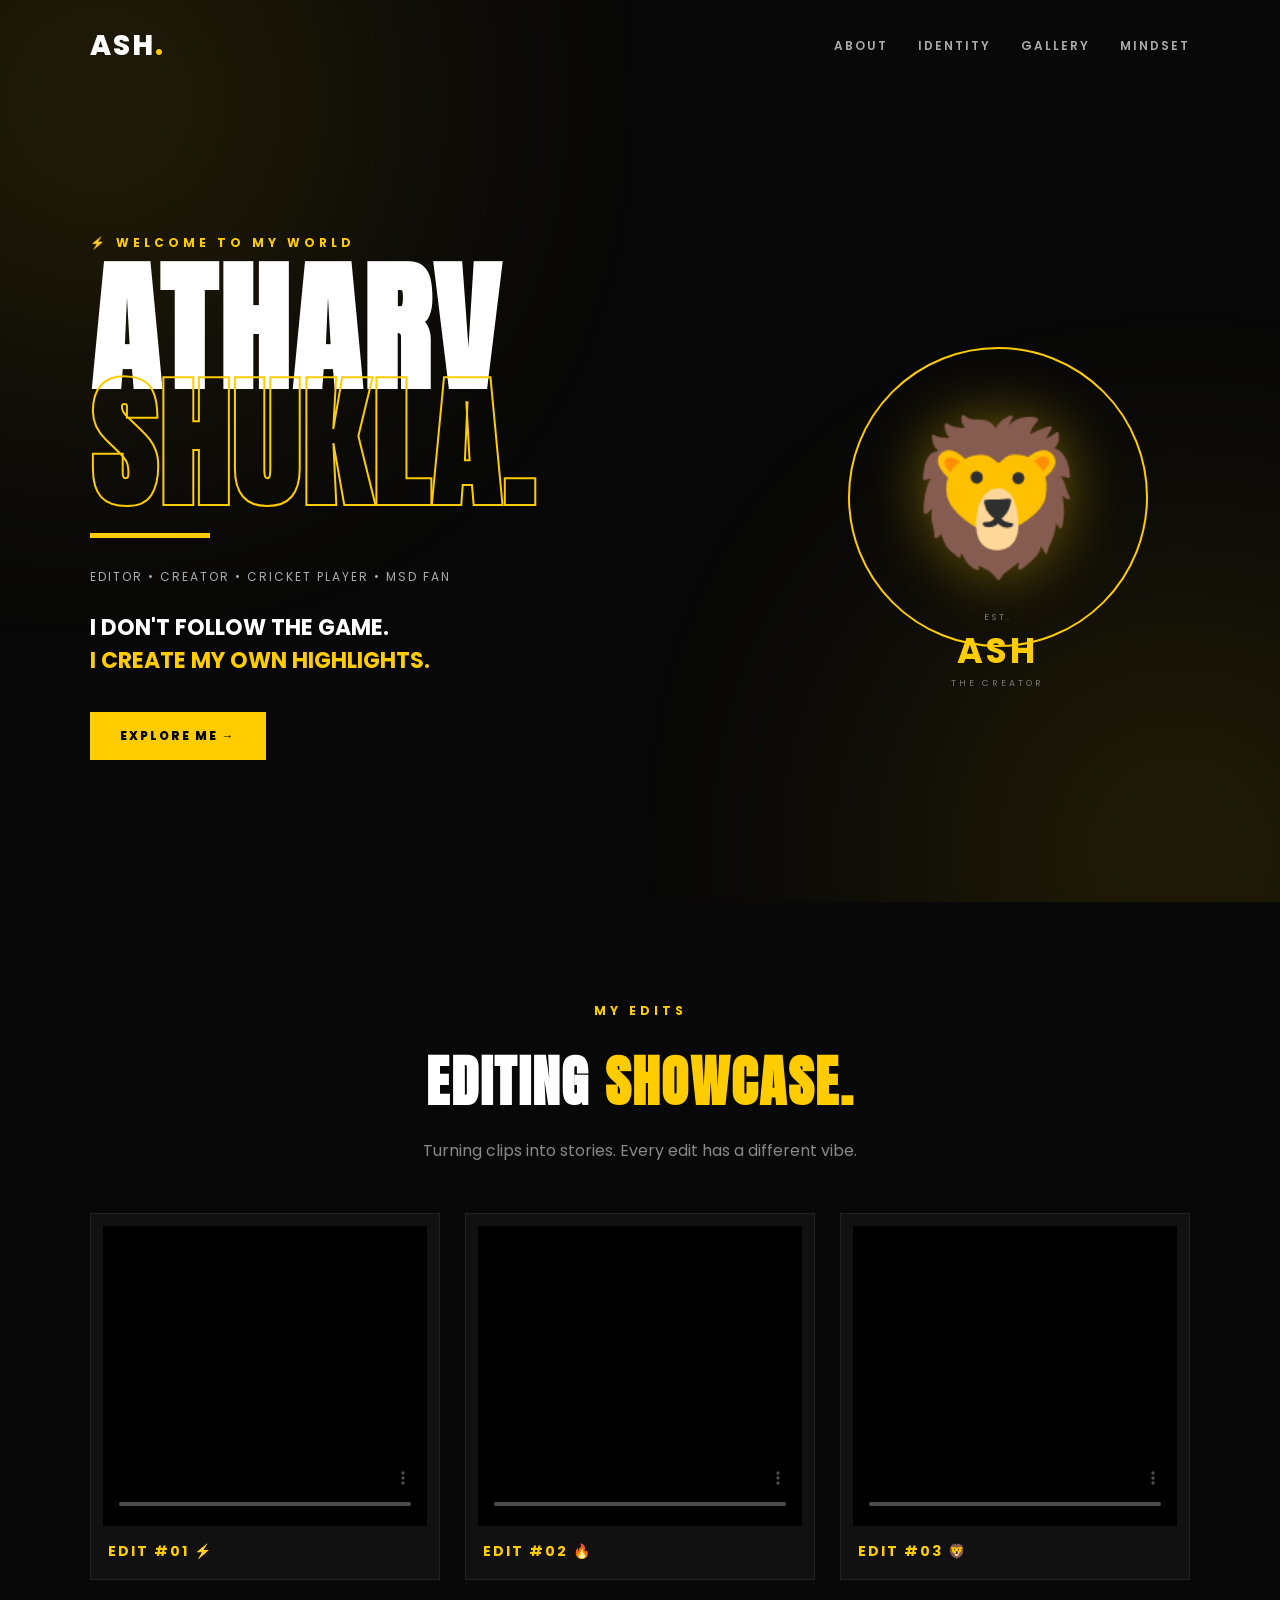
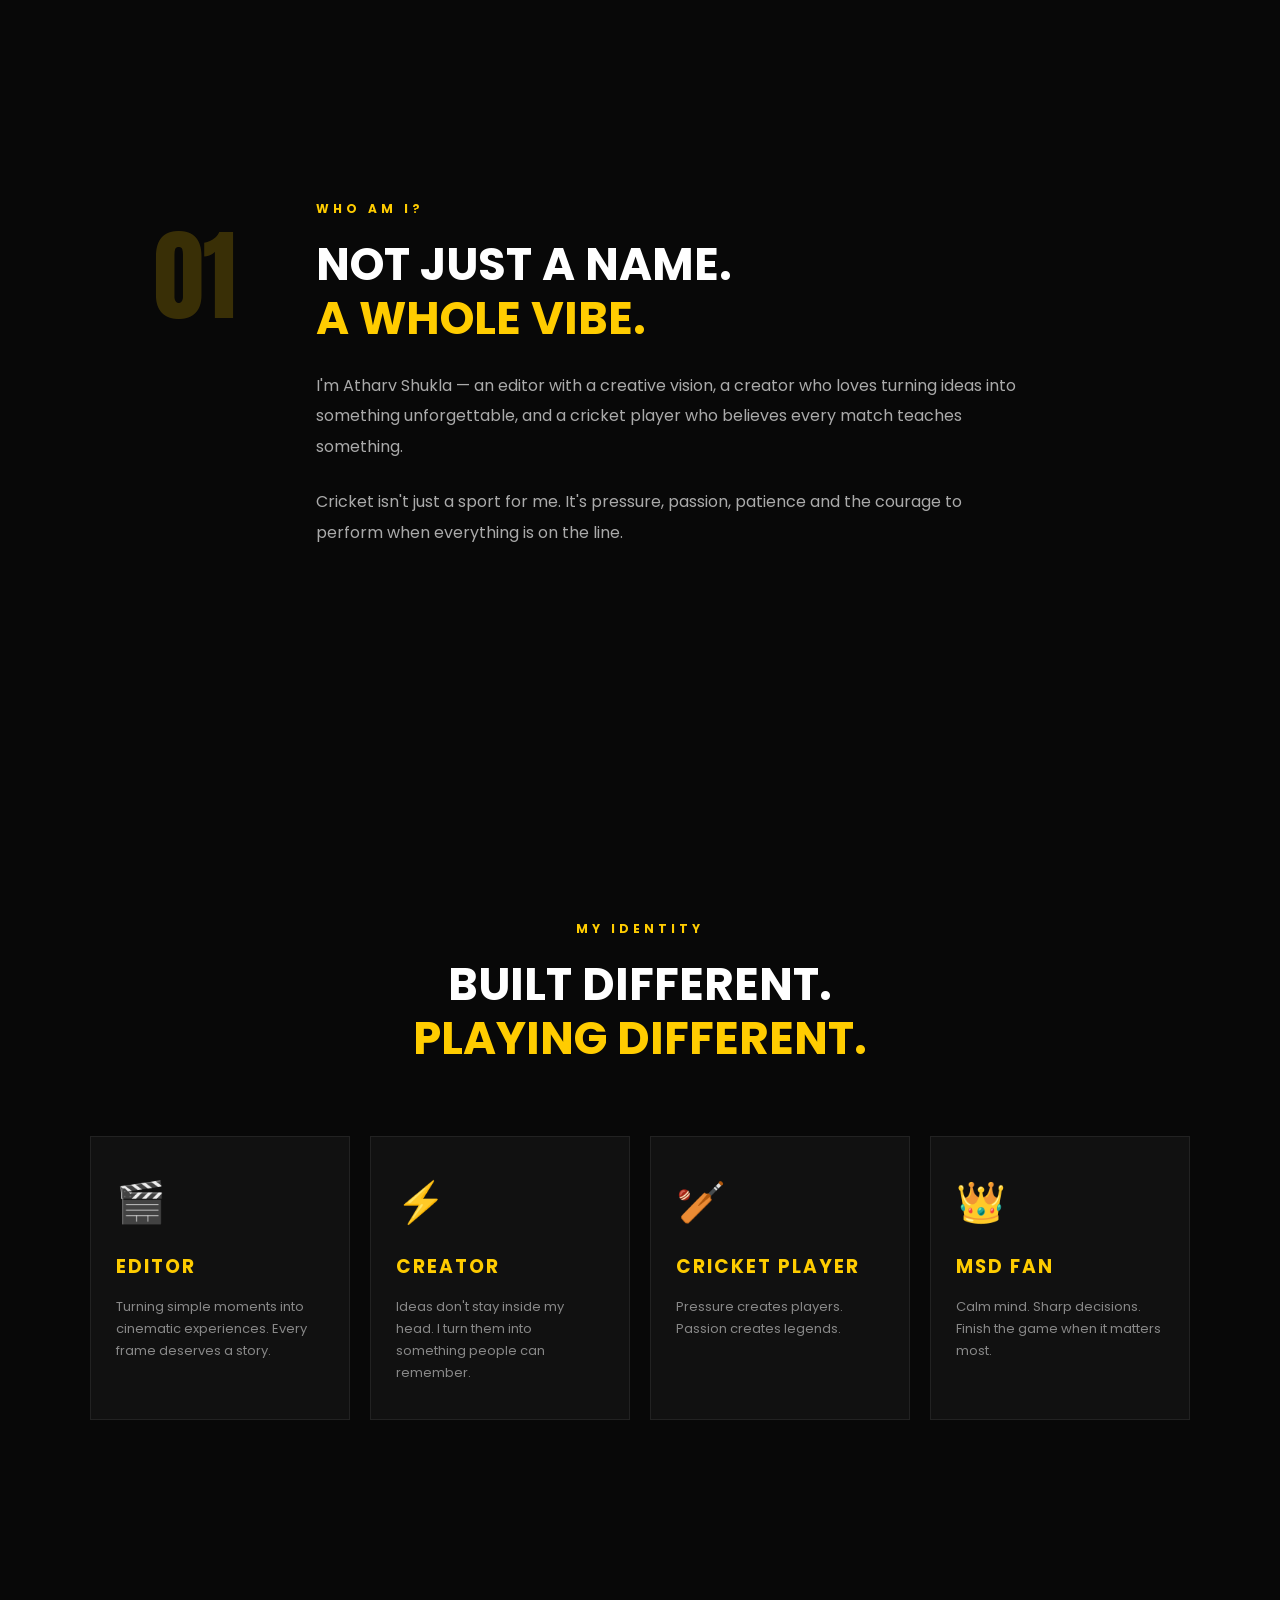
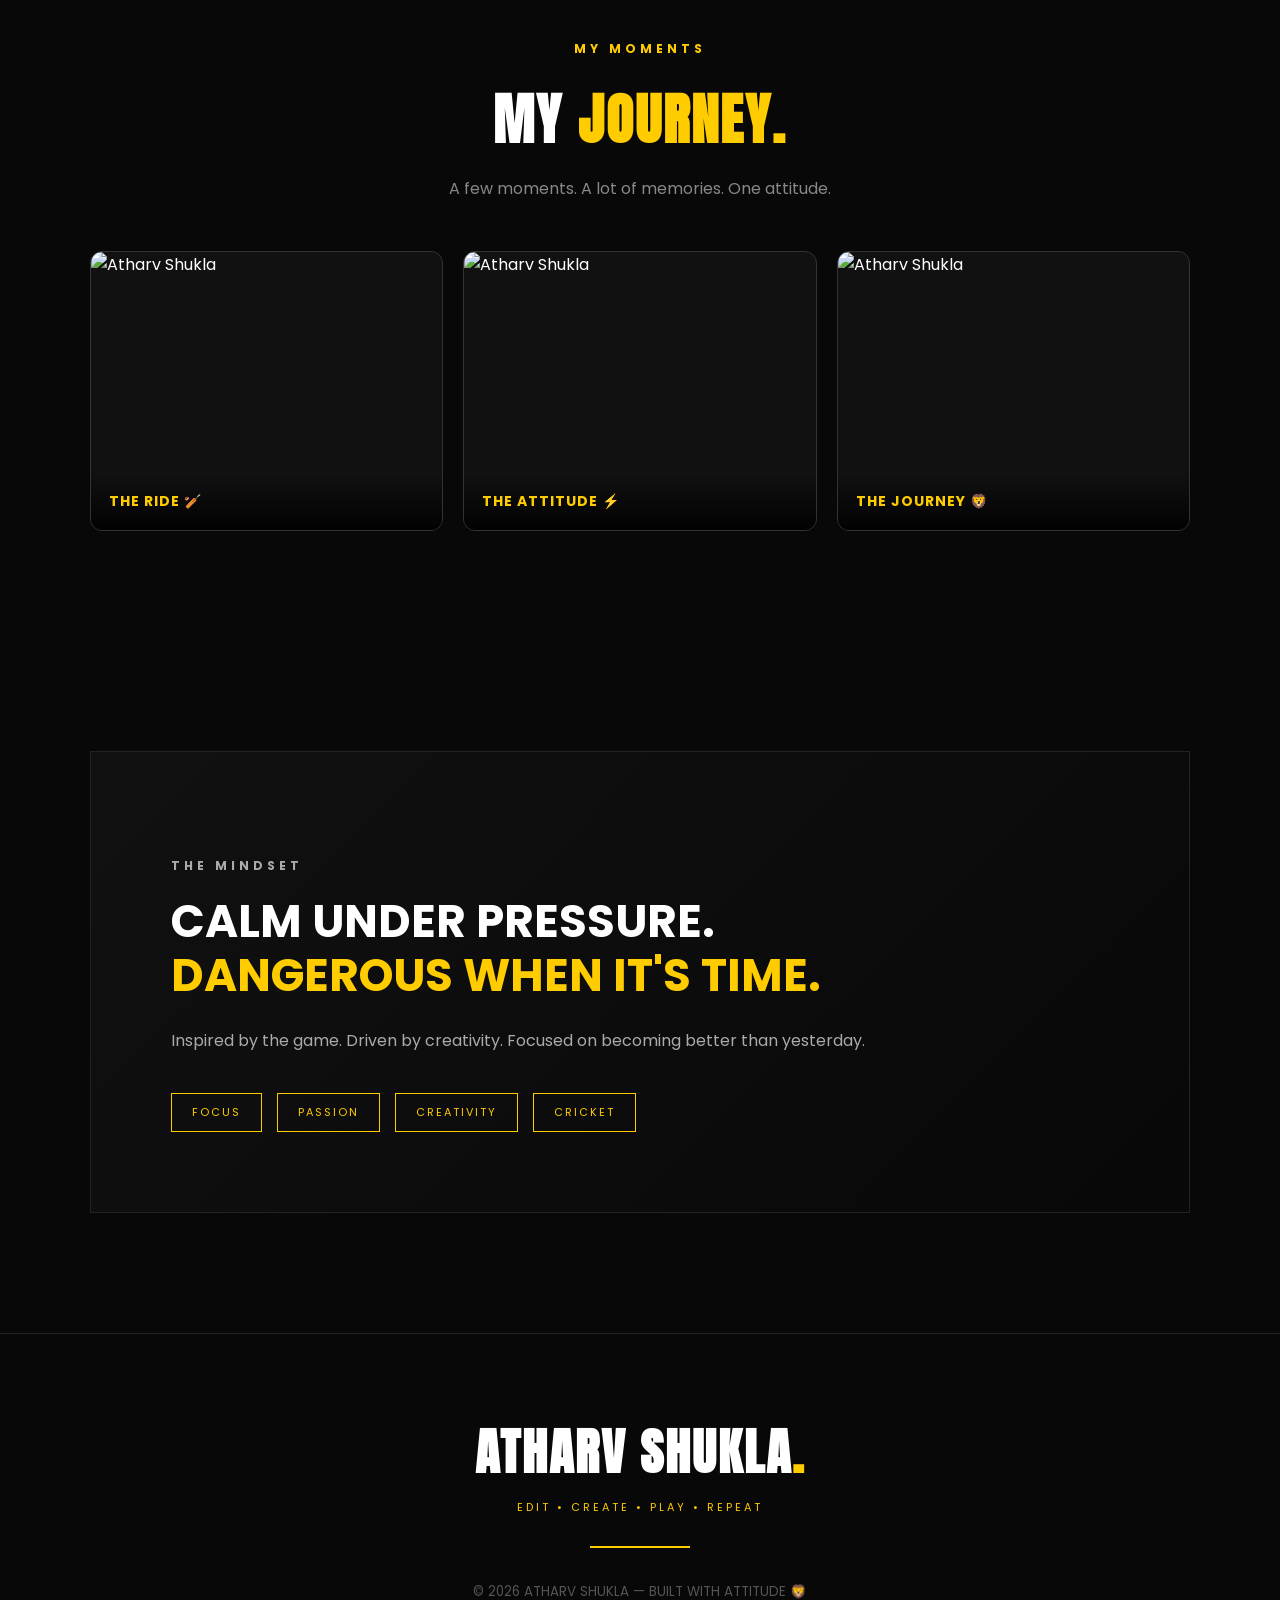
==== index.html @ e2214353 "Fix image paths and video source type in index.html" ====
<!DOCTYPE html>
<html lang="en">

<head>

    <meta charset="UTF-8">
    <meta name="viewport" content="width=device-width, initial-scale=1.0">

    <!-- SEO -->

    <title>Atharv Shukla | Editor, Creator & Cricket Player</title>

    <meta name="description"
        content="Official personal website of Atharv Shukla — Editor, Creator, Cricket Player and passionate MSD fan.">

    <meta name="keywords"
        content="Atharv Shukla, Editor, Creator, Cricket Player, MSD Fan">

    <meta name="author" content="Atharv Shukla">

    <meta name="robots" content="index, follow">

    <link rel="canonical"
        href="https://atharvshukla00097-commits.github.io/Atharvshukla/">

    <!-- Open Graph -->

    <meta property="og:title"
        content="Atharv Shukla | Editor, Creator & Cricket Player">

    <meta property="og:description"
        content="Editor • Creator • Cricket Player • MSD Fan">

    <meta property="og:type" content="website">

    <meta property="og:url"
        content="https://atharvshukla00097-commits.github.io/Atharvshukla/">

    <!-- CSS -->

    <link rel="stylesheet" href="style.css">

    <!-- Fonts -->

    <link
        href="https://fonts.googleapis.com/css2?family=Anton&family=Poppins:wght@300;400;500;600;700;800&display=swap"
        rel="stylesheet">

</head>


<body>

    <!-- BACKGROUND -->

    <div class="bg-glow glow1"></div>
    <div class="bg-glow glow2"></div>


    <!-- NAVIGATION -->

    <nav>

        <div class="logo">
            ASH<span>.</span>
        </div>

        <div class="nav-links">
            <a href="#about">ABOUT</a>
            <a href="#identity">IDENTITY</a>
            <a href="#gallery">GALLERY</a>
            <a href="#mindset">MINDSET</a>
        </div>

    </nav>


    <!-- HERO SECTION -->

    <section class="hero">

        <div class="hero-left">

            <p class="small-title">
                ⚡ WELCOME TO MY WORLD
            </p>

            <h1>
                ATHARV
                <span>SHUKLA.</span>
            </h1>

            <div class="hero-line"></div>

            <p class="tagline">
                EDITOR • CREATOR • CRICKET PLAYER • MSD FAN
            </p>

            <h2>
                I DON'T FOLLOW THE GAME.
                <br>
                <span>I CREATE MY OWN HIGHLIGHTS.</span>
            </h2>

            <a href="#about" class="btn">
                EXPLORE ME <span>→</span>
            </a>

        </div>


        <!-- HERO RIGHT -->

        <div class="hero-right">

            <div class="circle"></div>

            <div class="lion-text">
                🦁
            </div>

            <div class="champion">

                <span>EST.</span>

                <strong>ASH</strong>

                <span>THE CREATOR</span>

            </div>

        </div>

    </section><!-- EDITING VIDEOS -->

<section class="videos" id="videos">

    <p class="small-title center">
        MY EDITS
    </p>

    <h2 class="video-title">
        EDITING <span>SHOWCASE.</span>
    </h2>

    <p class="video-text">
        Turning clips into stories. Every edit has a different vibe.
    </p>


    <div class="video-grid">


        <!-- VIDEO 1 -->

        <div class="video-card">

            <video controls poster="images/photo1.jpg">

                <source src="videos/edit1.mp4" type="video/mp4">

        

            </video>

            <h3>EDIT #01 ⚡</h3>

        </div>


        <!-- VIDEO 2 -->

        <div class="video-card">

            <video controls poster="images/photo2.jpg">

                <source src="videos/edit2.mp4" type="video/mp24">

            

            </video>

            <h3>EDIT #02 🔥</h3>

        </div>


        <!-- VIDEO 3 -->

        <div class="video-card">

            <video controls poster="images/photo3.jpg">

                <source src="videos/edit3.mp4" type="video/mp4">

                Your browser does not support video.

            </video>

            <h3>EDIT #03 🦁</h3>

        </div>


    </div>

</section>


    <!-- ABOUT -->

    <section class="about" id="about">

        <div class="section-number">
            01
        </div>

        <div class="about-content">

            <p class="small-title">
                WHO AM I?
            </p>

            <h2>
                NOT JUST A NAME.
                <br>
                <span>A WHOLE VIBE.</span>
            </h2>

            <p class="description">

                I'm Atharv Shukla — an editor with a creative vision,
                a creator who loves turning ideas into something unforgettable,
                and a cricket player who believes every match teaches something.

            </p>

            <p class="description">

                Cricket isn't just a sport for me.
                It's pressure, passion, patience and the courage to perform
                when everything is on the line.

            </p>

        </div>

    </section>


    <!-- IDENTITY -->

    <section class="identity" id="identity">

        <p class="small-title center">
            MY IDENTITY
        </p>

        <h2 class="center-title">

            BUILT DIFFERENT.
            <br>

            <span>PLAYING DIFFERENT.</span>

        </h2>


        <div class="cards">


            <div class="card">

                <div class="icon">🎬</div>

                <h3>EDITOR</h3>

                <p>
                    Turning simple moments into cinematic experiences.
                    Every frame deserves a story.
                </p>

            </div>


            <div class="card">

                <div class="icon">⚡</div>

                <h3>CREATOR</h3>

                <p>
                    Ideas don't stay inside my head.
                    I turn them into something people can remember.
                </p>

            </div>


            <div class="card">

                <div class="icon">🏏</div>

                <h3>CRICKET PLAYER</h3>

                <p>
                    Pressure creates players.
                    Passion creates legends.
                </p>

            </div>


            <div class="card">

                <div class="icon">👑</div>

                <h3>MSD FAN</h3>

                <p>
                    Calm mind. Sharp decisions.
                    Finish the game when it matters most.
                </p>

            </div>

        </div>

    </section>


    <!-- PHOTO GALLERY -->

    <section class="gallery" id="gallery">

        <p class="small-title center">
            MY MOMENTS
        </p>

        <h2 class="gallery-title">
            MY <span>JOURNEY.</span>
        </h2>

        <p class="gallery-text">
            A few moments. A lot of memories. One attitude.
        </p>


        <div class="gallery-grid">


            <div class="photo-card">

                <img src="images/photo1.jpg" alt="Atharv Shukla">

                <div class="photo-overlay">
                    <h3>THE RIDE 🏏</h3>
                </div>

            </div>


            <div class="photo-card">

                <img src="images/photo2.jpg" alt="Atharv Shukla">

                <div class="photo-overlay">
                    <h3>THE ATTITUDE ⚡</h3>
                </div>

            </div>


            <div class="photo-card">

                <img src="images/photo3.jpg" alt="Atharv Shukla">

                <div class="photo-overlay">
                    <h3>THE JOURNEY 🦁</h3>
                </div>

            </div>


        </div>

    </section>


    <!-- MINDSET -->

    <section class="mindset" id="mindset">

        <div class="mindset-box">

            <p class="small-title">
                THE MINDSET
            </p>

            <h2>

                CALM UNDER PRESSURE.
                <br>

                <span>DANGEROUS WHEN IT'S TIME.</span>

            </h2>

            <p>

                Inspired by the game. Driven by creativity.
                Focused on becoming better than yesterday.

            </p>


            <div class="mindset-tags">

                <span>FOCUS</span>
                <span>PASSION</span>
                <span>CREATIVITY</span>
                <span>CRICKET</span>

            </div>

        </div>

    </section>


    <!-- FOOTER -->

    <footer>

        <h2>
            ATHARV SHUKLA<span>.</span>
        </h2>

        <p>
            EDIT • CREATE • PLAY • REPEAT
        </p>

        <div class="footer-line"></div>

        <small>
            © 2026 ATHARV SHUKLA — BUILT WITH ATTITUDE 🦁
        </small>

    </footer>


    <!-- JAVASCRIPT -->

    <script src="script.js"></script>

</body>

</html>
---- style.css ----
*{
    margin:0;
    padding:0;
    box-sizing:border-box;
}

html{
    scroll-behavior:smooth;
}

body{
    font-family:'Poppins',sans-serif;
    background:#080808;
    color:white;
    overflow-x:hidden;
}


/* BACKGROUND */

.bg-glow{
    position:fixed;
    width:500px;
    height:500px;
    border-radius:50%;
    filter:blur(150px);
    opacity:.15;
    z-index:-1;
}

.glow1{
    background:#ffcc00;
    top:-150px;
    left:-150px;
}

.glow2{
    background:#ffcc00;
    bottom:-200px;
    right:-150px;
}


/* NAVIGATION */

nav{
    width:100%;
    padding:25px 7%;
    display:flex;
    justify-content:space-between;
    align-items:center;
}

.logo{
    font-size:28px;
    font-weight:800;
    letter-spacing:2px;
}

.logo span{
    color:#ffcc00;
}

.nav-links{
    display:flex;
    gap:30px;
}

.nav-links a{
    color:#aaa;
    text-decoration:none;
    font-size:12px;
    font-weight:600;
    letter-spacing:2px;
    transition:.3s;
}

.nav-links a:hover{
    color:#ffcc00;
}


/* HERO */

.hero{
    min-height:90vh;
    display:flex;
    align-items:center;
    justify-content:space-between;
    padding:0 7%;
}

.hero-left{
    width:65%;
}

.small-title{
    color:#ffcc00;
    font-size:12px;
    letter-spacing:4px;
    font-weight:700;
    margin-bottom:20px;
}

.hero h1{
    font-family:'Anton',sans-serif;
    font-size:clamp(70px,11vw,170px);
    line-height:.82;
    letter-spacing:3px;
}

.hero h1 span{
    display:block;
    color:transparent;
    -webkit-text-stroke:2px #ffcc00;
}

.hero-line{
    width:120px;
    height:5px;
    background:#ffcc00;
    margin:30px 0;
}

.tagline{
    color:#aaa;
    letter-spacing:2px;
    font-size:12px;
    margin-bottom:25px;
}

.hero h2{
    font-size:22px;
    line-height:1.5;
}

.hero h2 span{
    color:#ffcc00;
}


/* BUTTON */

.btn{
    display:inline-block;
    margin-top:35px;
    padding:15px 30px;
    background:#ffcc00;
    color:black;
    text-decoration:none;
    font-size:12px;
    font-weight:800;
    letter-spacing:2px;
    transition:.3s;
}

.btn:hover{
    transform:translateY(-5px);
    box-shadow:0 15px 40px rgba(255,204,0,.3);
}


/* HERO RIGHT */

.hero-right{
    width:35%;
    display:flex;
    justify-content:center;
    align-items:center;
    position:relative;
}

.circle{
    width:300px;
    height:300px;
    border:2px solid #ffcc00;
    border-radius:50%;
    position:absolute;
    animation:rotate 15s linear infinite;
}

.lion-text{
    font-size:150px;
    z-index:2;
    filter:drop-shadow(0 0 30px rgba(255,204,0,.4));
}

.champion{
    position:absolute;
    bottom:-80px;
    text-align:center;
    letter-spacing:3px;
}

.champion span{
    display:block;
    color:#777;
    font-size:9px;
}

.champion strong{
    font-size:35px;
    color:#ffcc00;
}


/* ABOUT */

.about{
    min-height:80vh;
    padding:120px 12%;
    display:flex;
    gap:80px;
    align-items:flex-start;
}

.section-number{
    font-family:'Anton',sans-serif;
    font-size:100px;
    color:#ffcc00;
    opacity:.2;
}

.about-content h2,
.identity h2,
.mindset h2{
    font-size:45px;
    line-height:1.2;
}

.about-content h2 span,
.identity h2 span,
.mindset h2 span{
    color:#ffcc00;
}

.description{
    max-width:700px;
    color:#aaa;
    line-height:1.9;
    margin-top:25px;
}


/* IDENTITY */

.identity{
    padding:120px 7%;
}

.center{
    text-align:center;
}

.center-title{
    text-align:center;
}

.cards{
    margin-top:70px;
    display:grid;
    grid-template-columns:repeat(4,1fr);
    gap:20px;
}

.card{
    background:#111;
    border:1px solid #222;
    padding:35px 25px;
    transition:.4s;
}

.card:hover{
    transform:translateY(-12px);
    border-color:#ffcc00;
    box-shadow:0 20px 40px rgba(255,204,0,.08);
}

.icon{
    font-size:40px;
    margin-bottom:20px;
}

.card h3{
    color:#ffcc00;
    letter-spacing:2px;
    margin-bottom:15px;
}

.card p{
    color:#888;
    font-size:13px;
    line-height:1.7;
}


/* VIDEOS */

.videos{
    padding:100px 7%;
    background:#080808;
}

.video-title{
    text-align:center;
    font-family:'Anton',sans-serif;
    font-size:55px;
    letter-spacing:2px;
}

.video-title span{
    color:#ffcc00;
}

.video-text{
    text-align:center;
    color:#888;
    margin-top:15px;
}

.video-grid{
    margin:50px auto 0;
    display:grid;
    grid-template-columns:repeat(3,1fr);
    gap:25px;
    max-width:1200px;
}

.video-card{
    background:#111;
    border:1px solid #222;
    padding:12px;
    transition:.4s;
}

.video-card:hover{
    transform:translateY(-10px);
    border-color:#ffcc00;
    box-shadow:0 20px 50px rgba(255,204,0,.15);
}

.video-card video{
    width:100%;
    height:300px;
    object-fit:cover;
    display:block;
    background:#000;
}

.video-card h3{
    padding:15px 5px 5px;
    color:#ffcc00;
    letter-spacing:2px;
    font-size:14px;
}


/* GALLERY */

.gallery{
    padding:100px 7%;
}

.gallery-title{
    text-align:center;
    font-family:'Anton',sans-serif;
    font-size:55px;
    letter-spacing:2px;
}

.gallery-title span{
    color:#ffcc00;
}

.gallery-text{
    text-align:center;
    color:#888;
    margin-top:15px;
}

.gallery-grid{
    margin:50px auto 0;
    display:grid;
    grid-template-columns:repeat(3,1fr);
    gap:20px;
    max-width:1100px;
}

.photo-card{
    position:relative;
    height:280px;
    overflow:hidden;
    border-radius:12px;
    border:1px solid #333;
    background:#111;
}

.photo-card img{
    width:100%;
    height:100%;
    object-fit:cover;
    display:block;
    transition:.5s;
}

.photo-card:hover img{
    transform:scale(1.08);
}

.photo-overlay{
    position:absolute;
    bottom:0;
    left:0;
    width:100%;
    padding:18px;
    background:linear-gradient(transparent,rgba(0,0,0,.9));
}

.photo-overlay h3{
    color:#ffcc00;
    font-size:14px;
    letter-spacing:1px;
}


/* MINDSET */

.mindset{
    padding:120px 7%;
}

.mindset-box{
    border:1px solid #222;
    padding:80px;
    background:linear-gradient(135deg,#111,#080808);
}

.mindset-box p{
    color:#aaa;
    margin-top:25px;
}

.mindset-tags{
    display:flex;
    gap:15px;
    margin-top:40px;
    flex-wrap:wrap;
}

.mindset-tags span{
    border:1px solid #ffcc00;
    color:#ffcc00;
    padding:10px 20px;
    font-size:11px;
    letter-spacing:2px;
}


/* FOOTER */

footer{
    padding:80px 7%;
    text-align:center;
    border-top:1px solid #222;
}

footer h2{
    font-family:'Anton',sans-serif;
    font-size:50px;
    letter-spacing:2px;
}

footer h2 span{
    color:#ffcc00;
}

footer p{
    color:#ffcc00;
    letter-spacing:3px;
    font-size:11px;
    margin-top:10px;
}

.footer-line{
    width:100px;
    height:2px;
    background:#ffcc00;
    margin:30px auto;
}

footer small{
    color:#555;
}


/* ANIMATION */

@keyframes rotate{
    from{
        transform:rotate(0deg);
    }

    to{
        transform:rotate(360deg);
    }
}


/* TABLET */

@media(max-width:900px){

    .hero{
        flex-direction:column;
        padding-top:80px;
    }

    .hero-left,
    .hero-right{
        width:100%;
    }

    .hero-right{
        margin-top:80px;
    }

    .cards{
        grid-template-columns:repeat(2,1fr);
    }

    .about{
        flex-direction:column;
        gap:20px;
    }

    .video-grid,
    .gallery-grid{
        grid-template-columns:repeat(2,1fr);
    }

}


/* MOBILE */

@media(max-width:600px){

    nav{
        padding:20px 6%;
    }

    .nav-links{
        display:none;
    }

    .hero{
        min-height:auto;
        padding:60px 7%;
    }

    .hero h1{
        font-size:
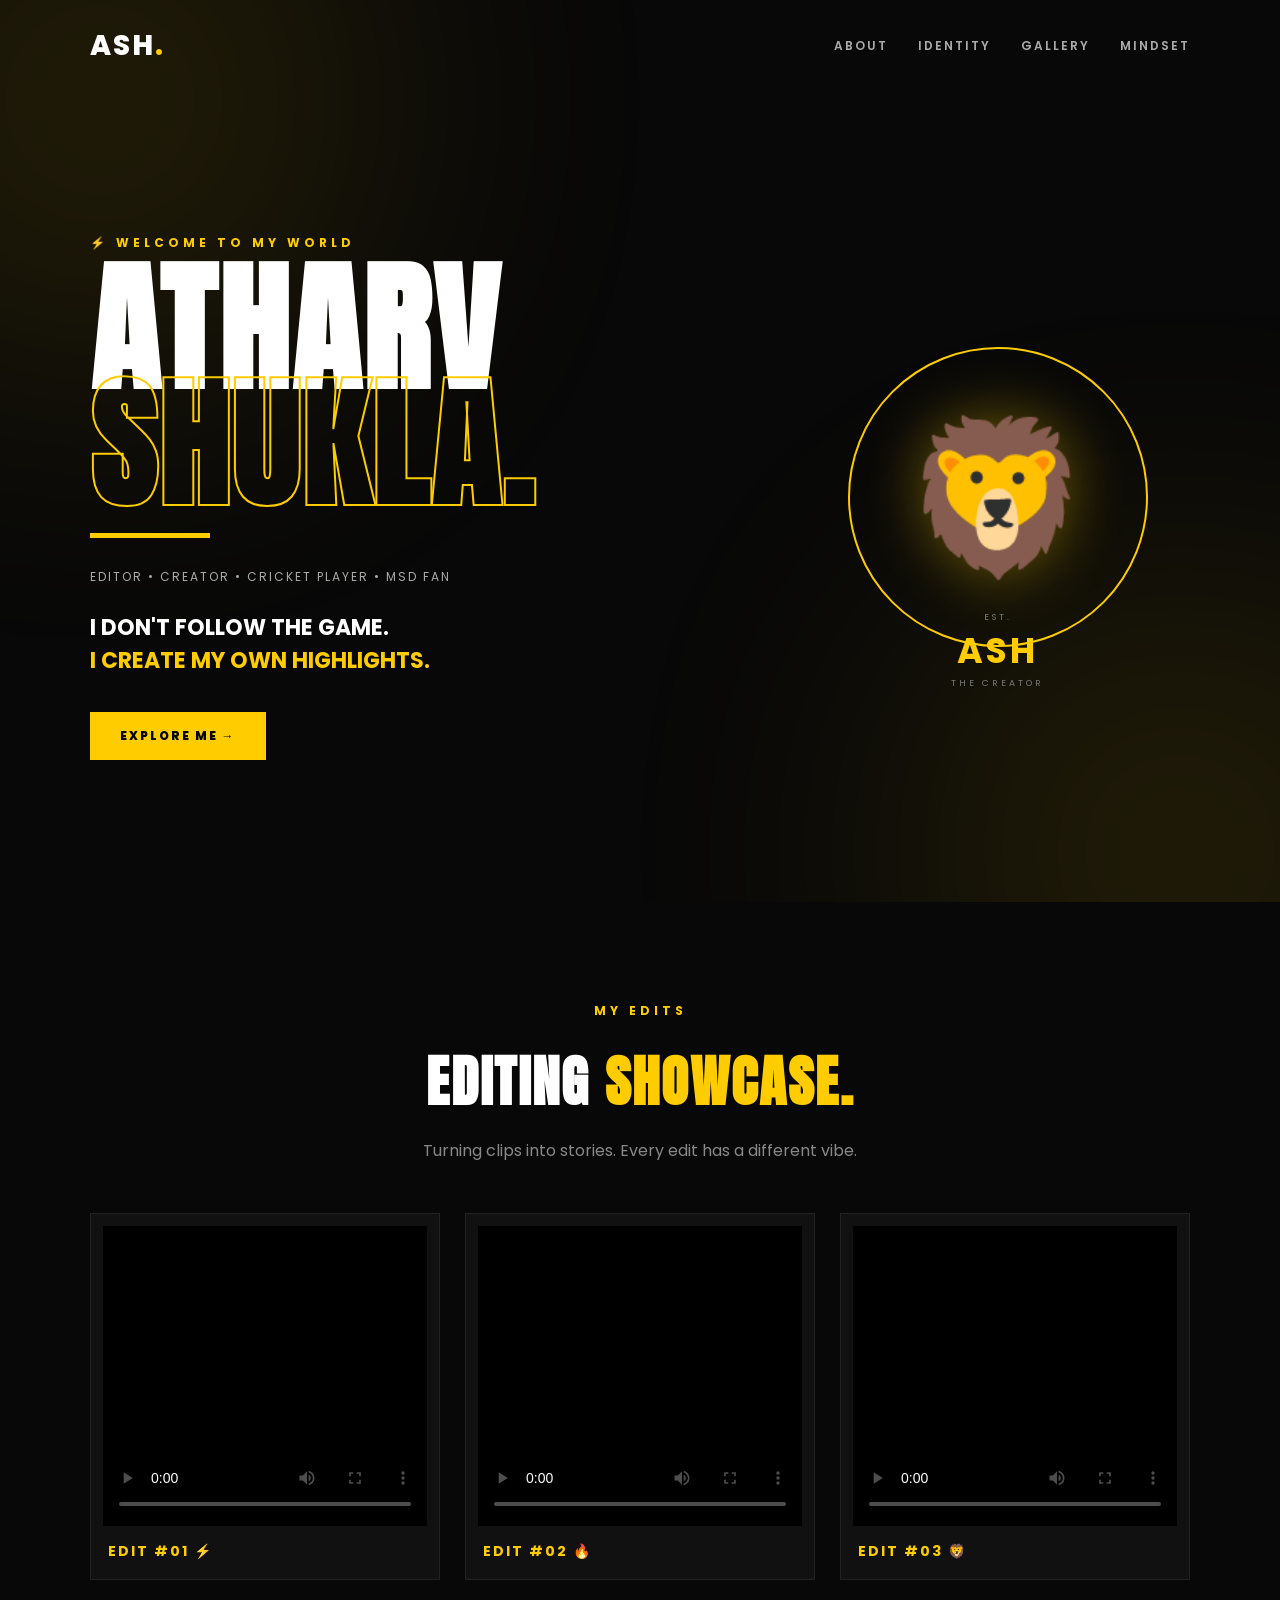
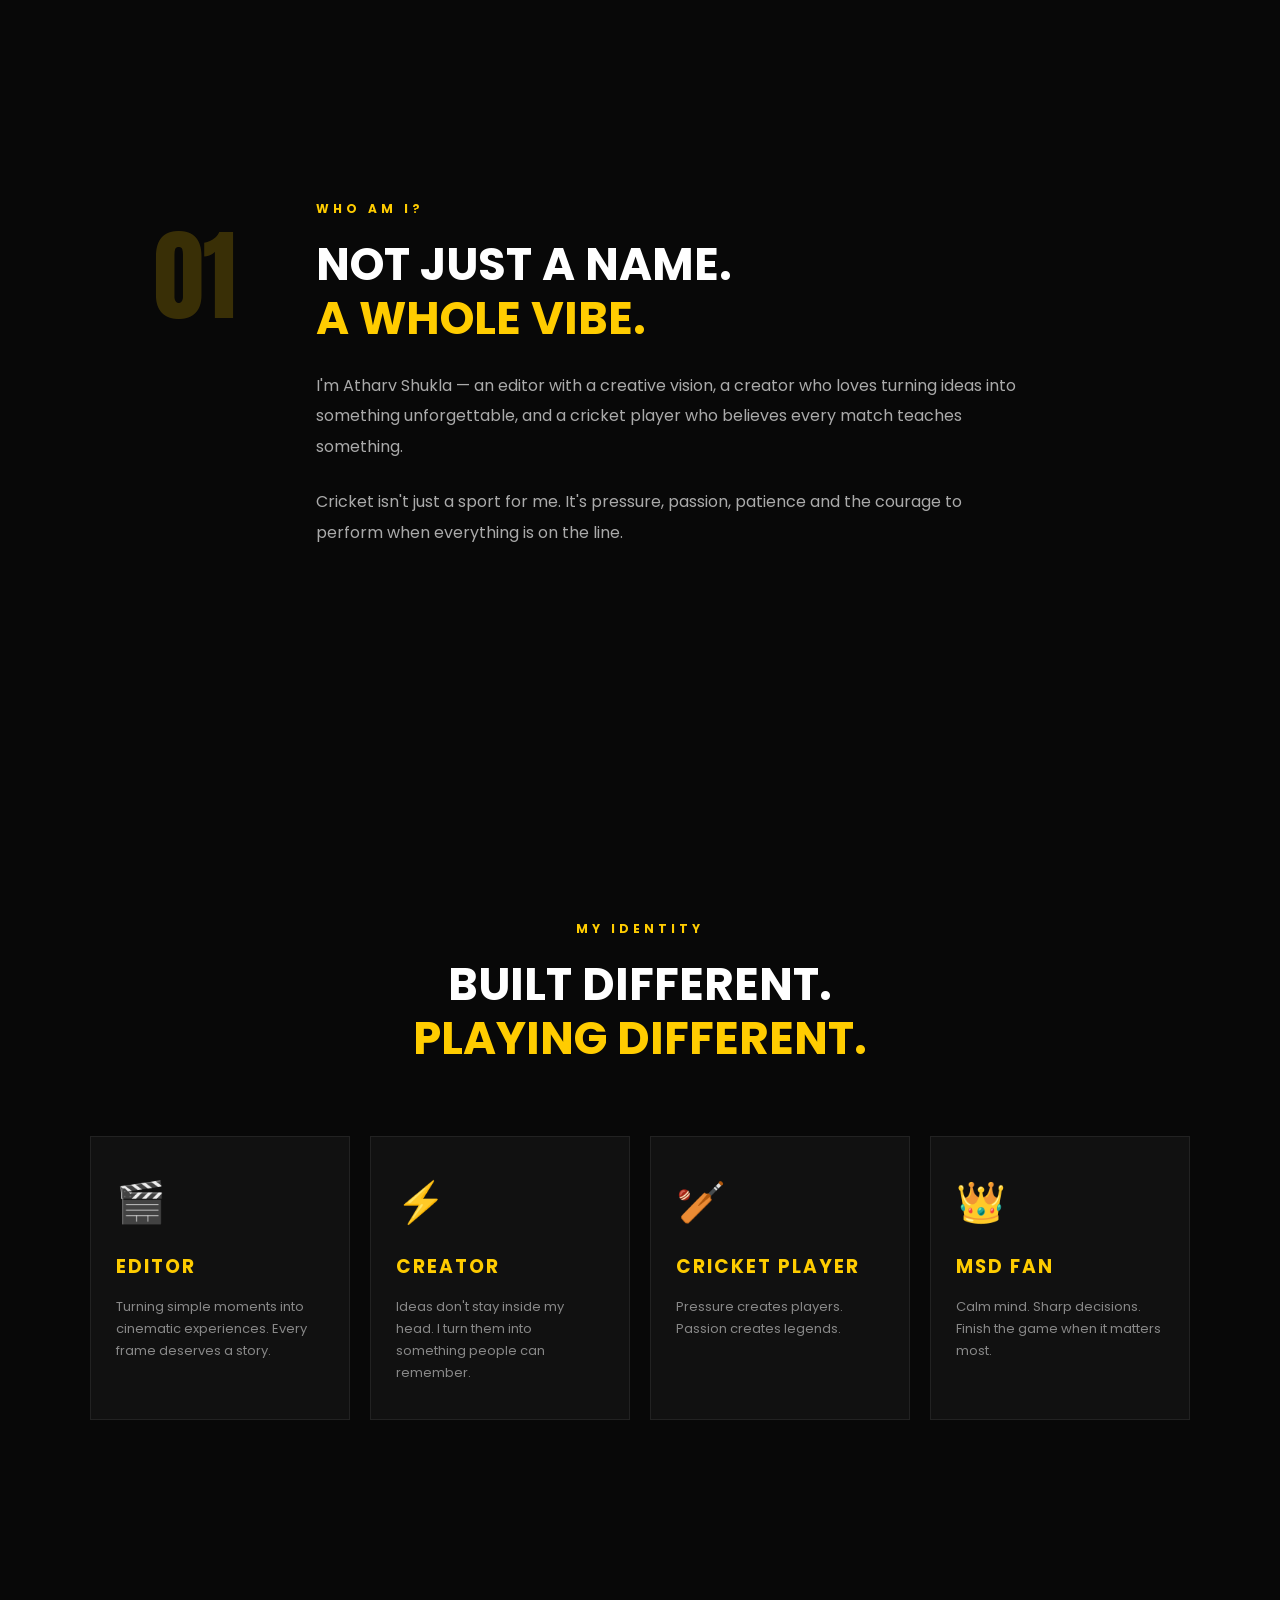
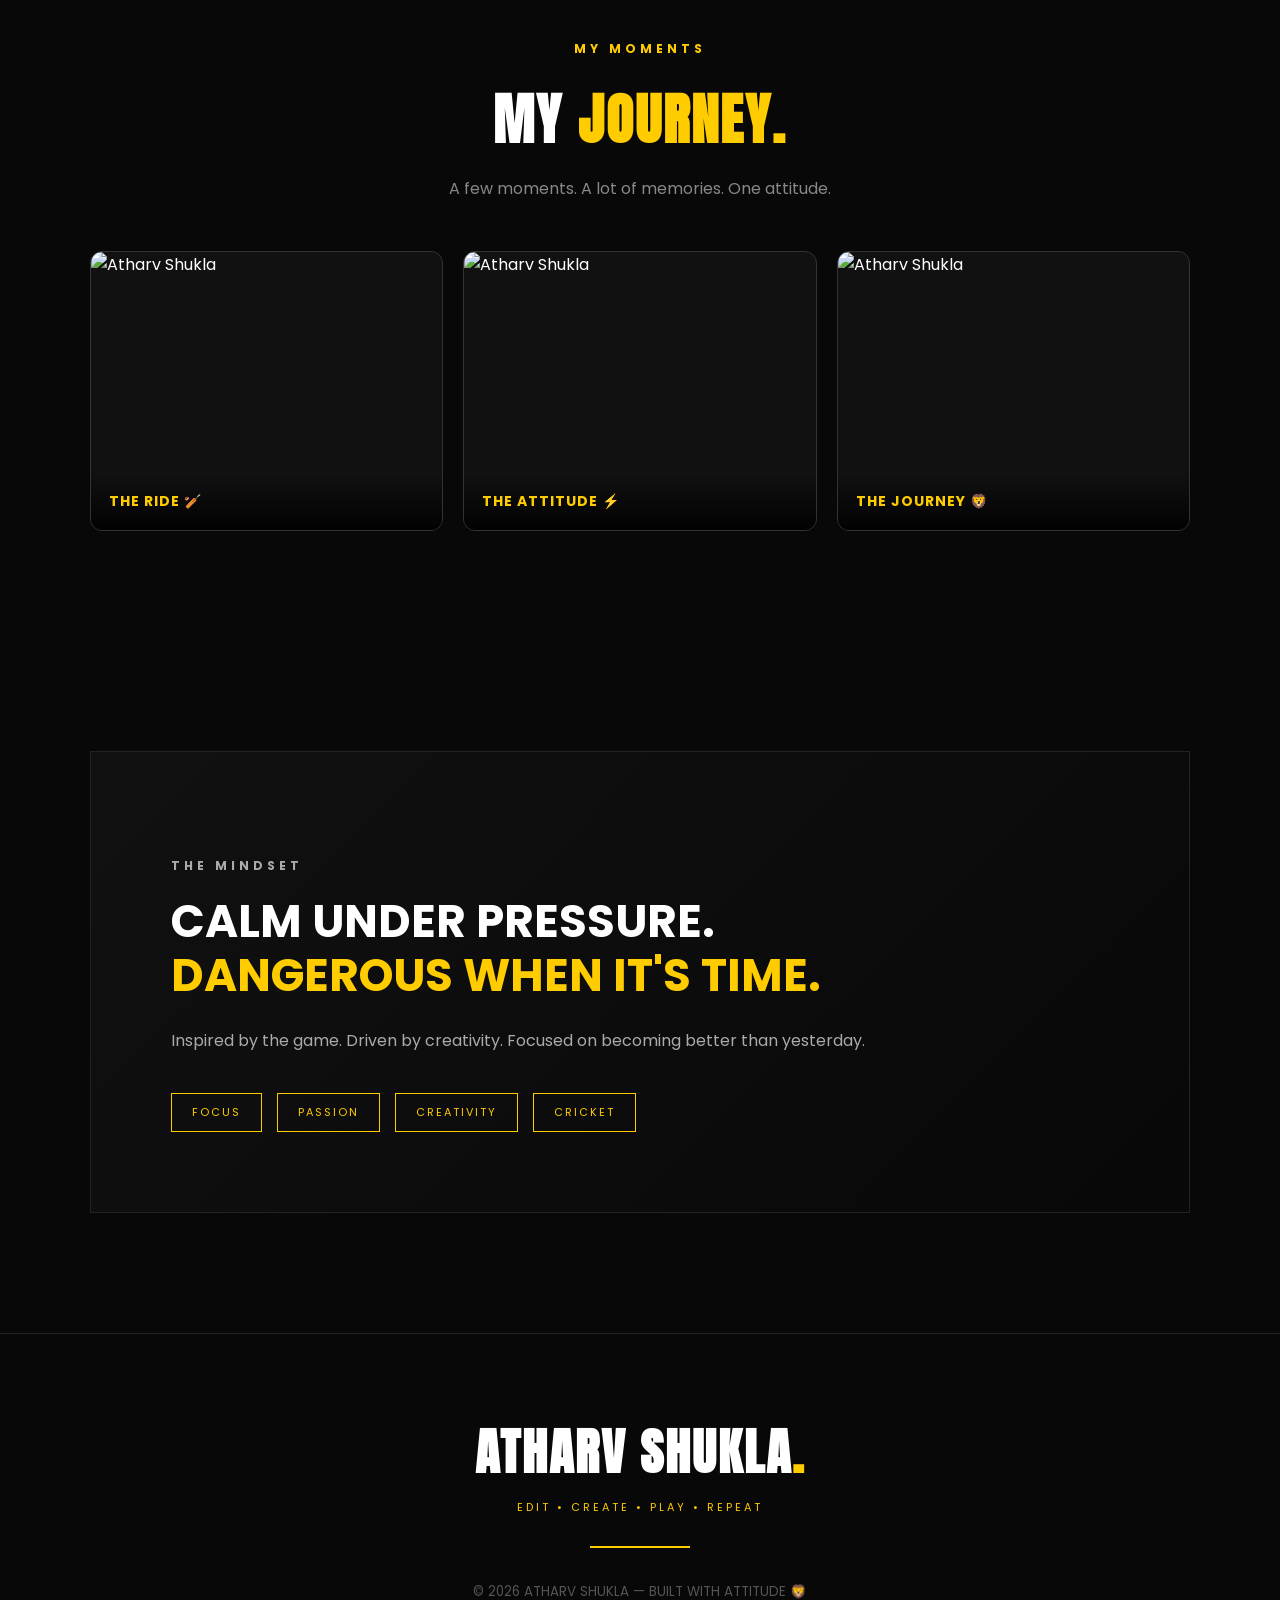
==== commit cd037181: "Update index.html" ====
--- a/index.html
+++ b/index.html
@@ -193,7 +193,7 @@
 
                 <source src="videos/edit3.mp4" type="video/mp4">
 
-                Your browser does not support video.
+        
 
             </video>
 
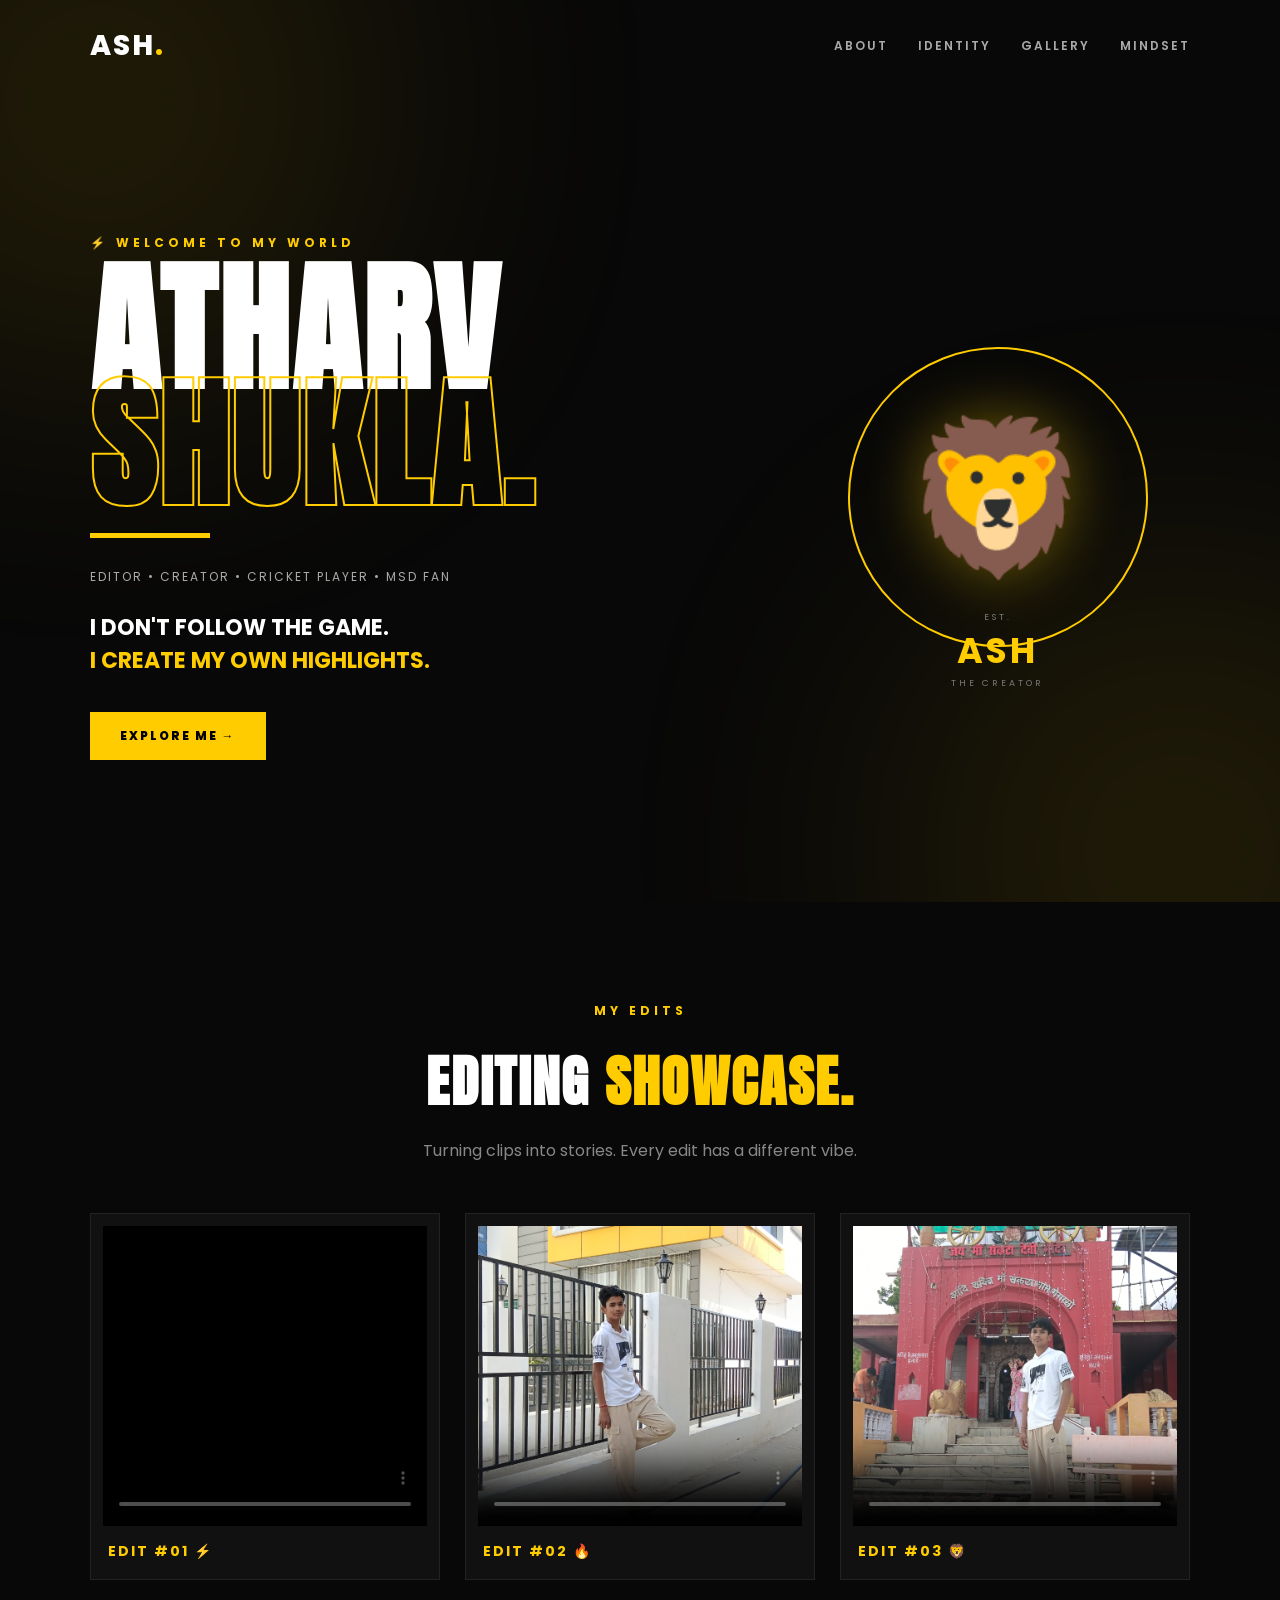
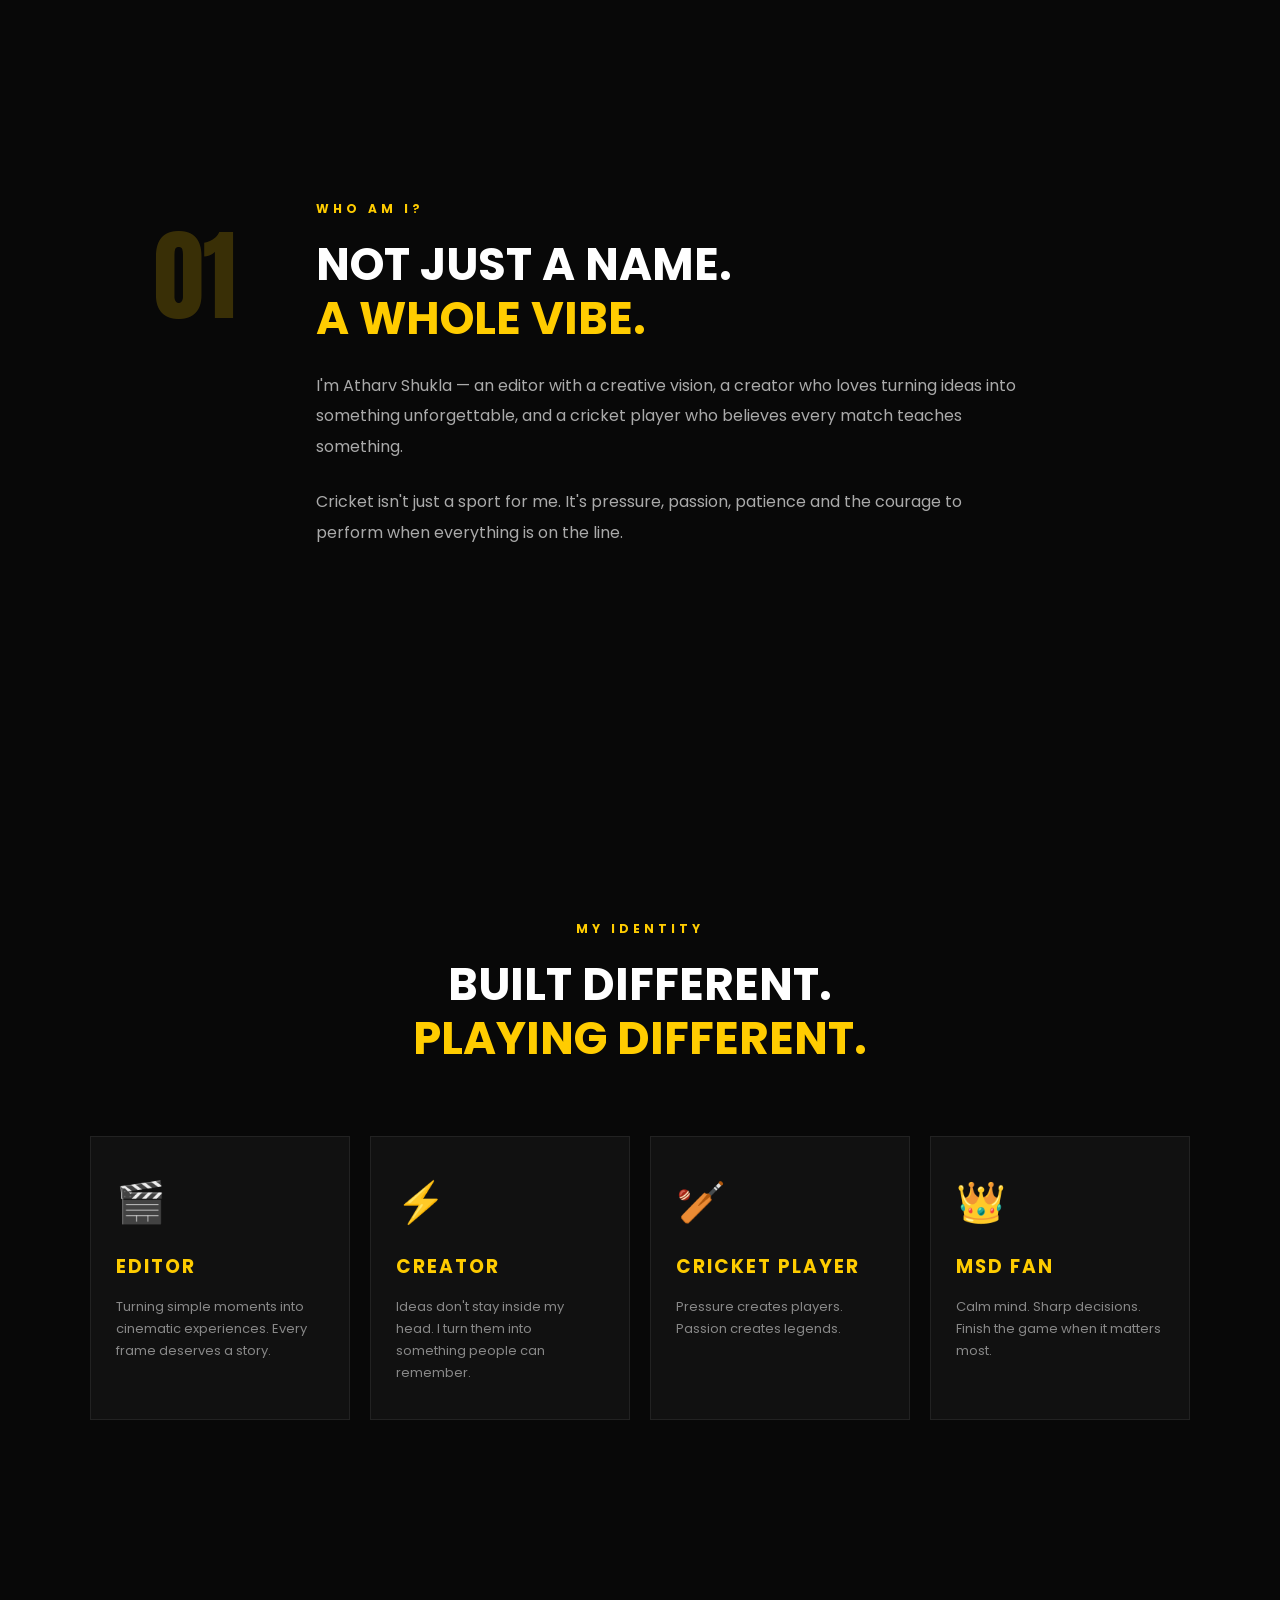
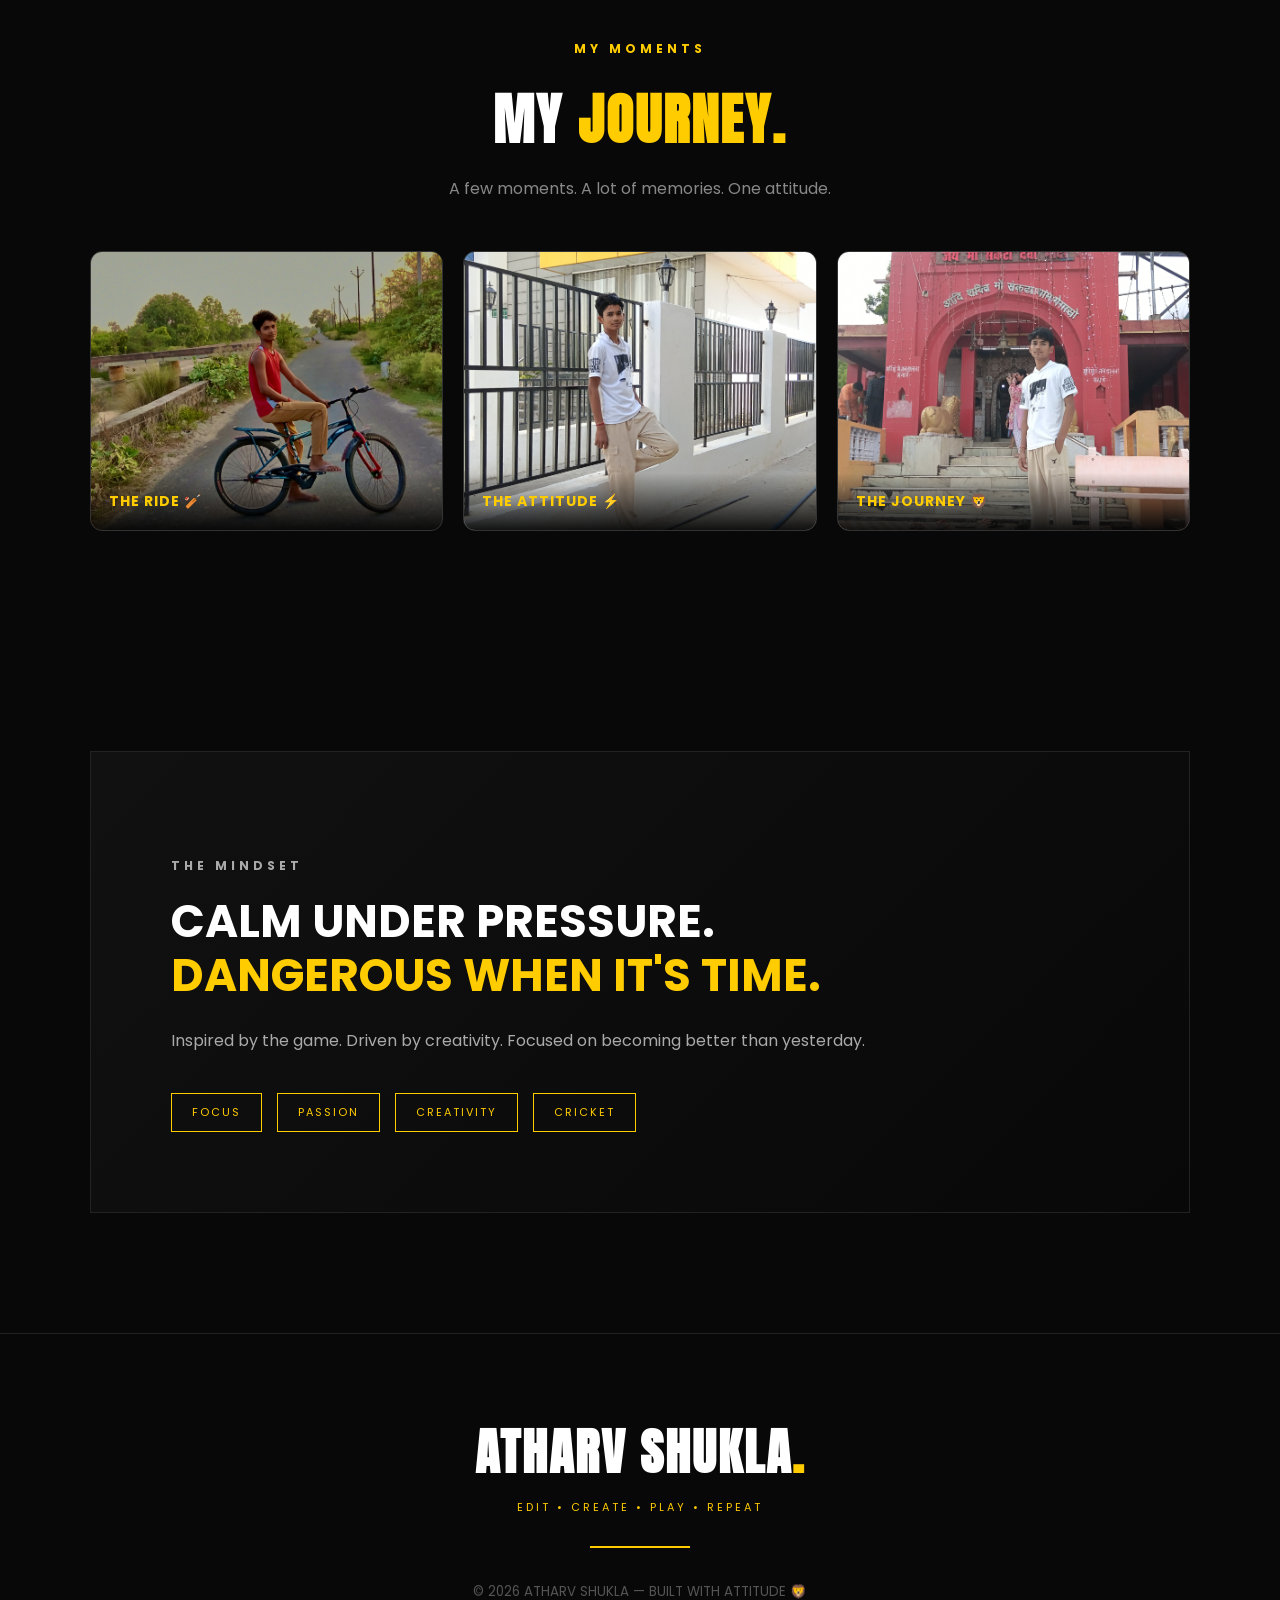
==== commit 970f3f7b: "Update index.html" ====
--- a/index.html
+++ b/index.html
@@ -172,9 +172,9 @@
 
         <div class="video-card">
 
-            <video controls poster="images/photo2.jpg">
-
-                <source src="videos/edit2.mp4" type="video/mp24">
+            <video controls poster="images.photo2.jpg">
+
+                <source src="edit2.mp4" type="video/mp4">
 
             
 
@@ -189,9 +189,9 @@
 
         <div class="video-card">
 
-            <video controls poster="images/photo3.jpg">
-
-                <source src="videos/edit3.mp4" type="video/mp4">
+            <video controls poster="images.photo3.jpg">
+
+                <source src="edit3.mp4" type="video/mp4">
 
         
 
@@ -351,7 +351,7 @@
 
             <div class="photo-card">
 
-                <img src="images/photo1.jpg" alt="Atharv Shukla">
+                <img src="images.photo1.jpg" alt="Atharv Shukla">
 
                 <div class="photo-overlay">
                     <h3>THE RIDE 🏏</h3>
@@ -362,7 +362,7 @@
 
             <div class="photo-card">
 
-                <img src="images/photo2.jpg" alt="Atharv Shukla">
+                <img src="images.photo2.jpg" alt="Atharv Shukla">
 
                 <div class="photo-overlay">
                     <h3>THE ATTITUDE ⚡</h3>
@@ -373,7 +373,7 @@
 
             <div class="photo-card">
 
-                <img src="images/photo3.jpg" alt="Atharv Shukla">
+                <img src="images.photo3.jpg" alt="Atharv Shukla">
 
                 <div class="photo-overlay">
                     <h3>THE JOURNEY 🦁</h3>
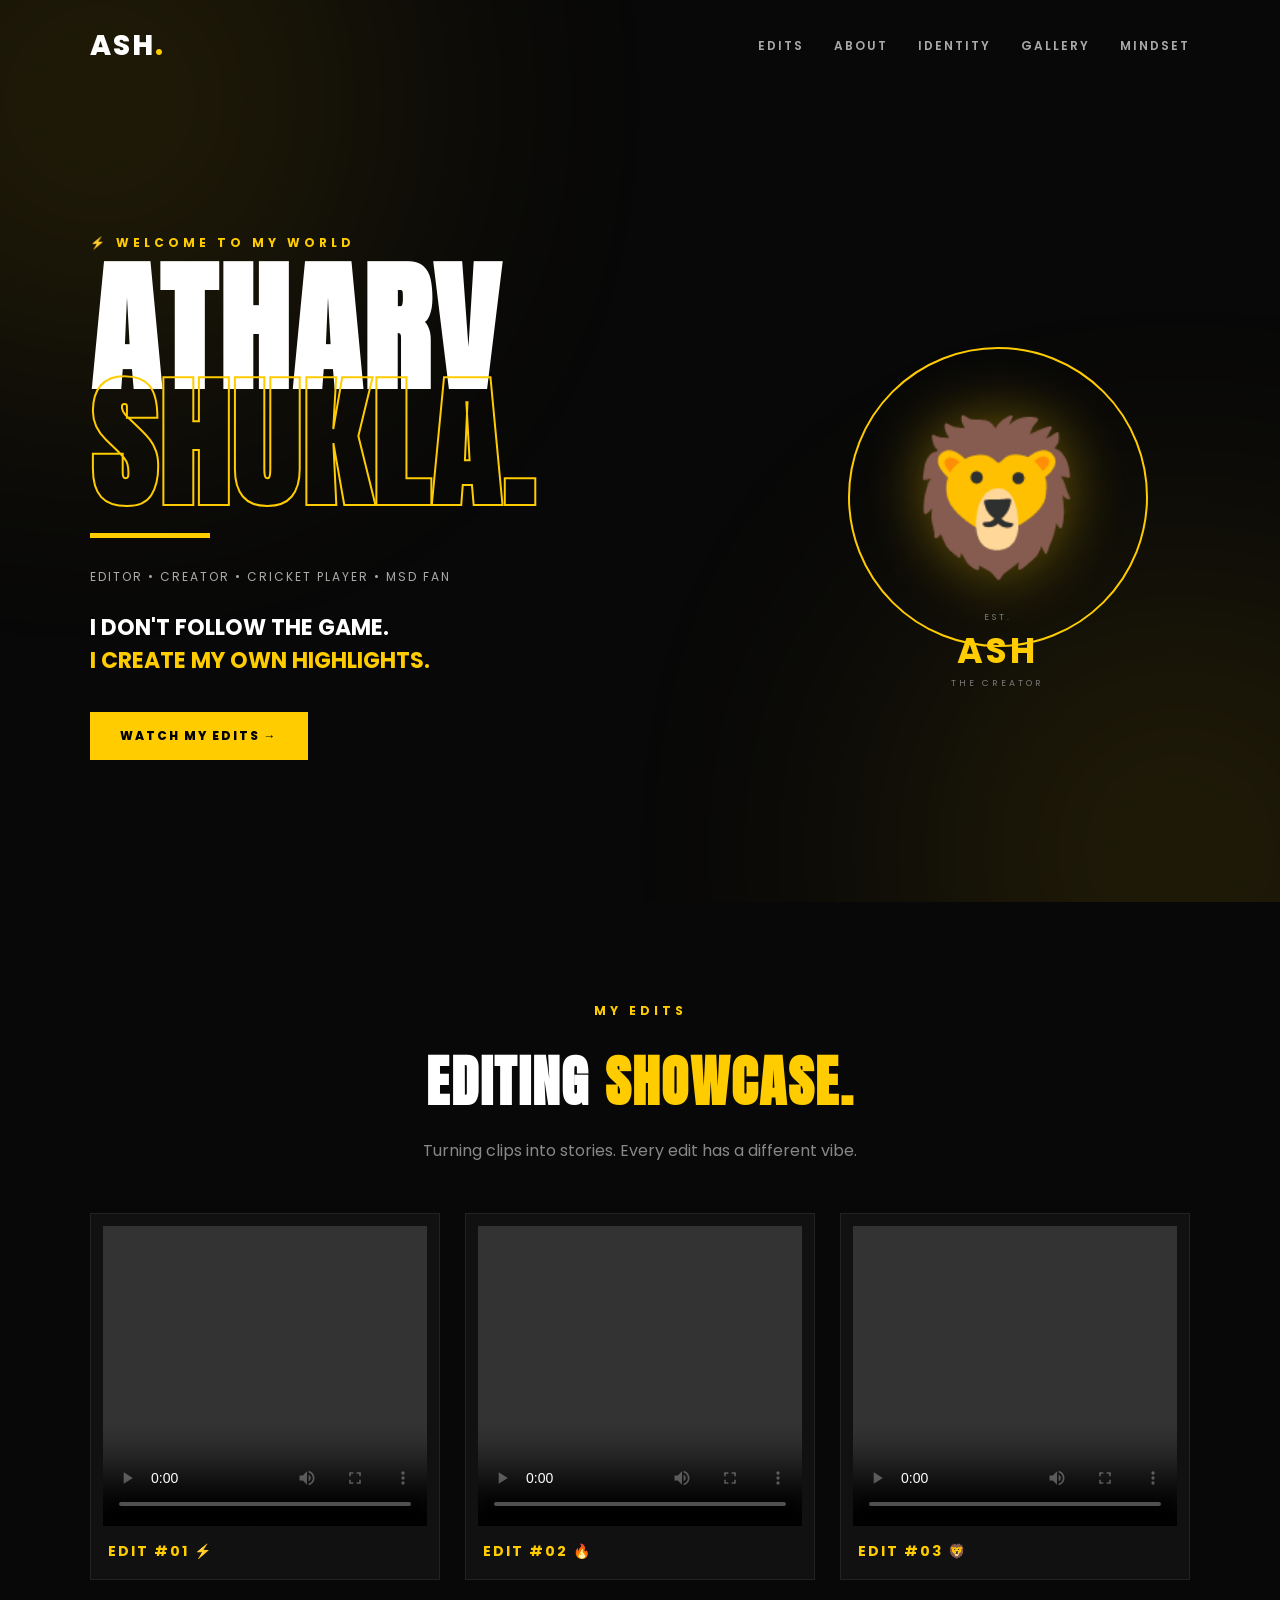
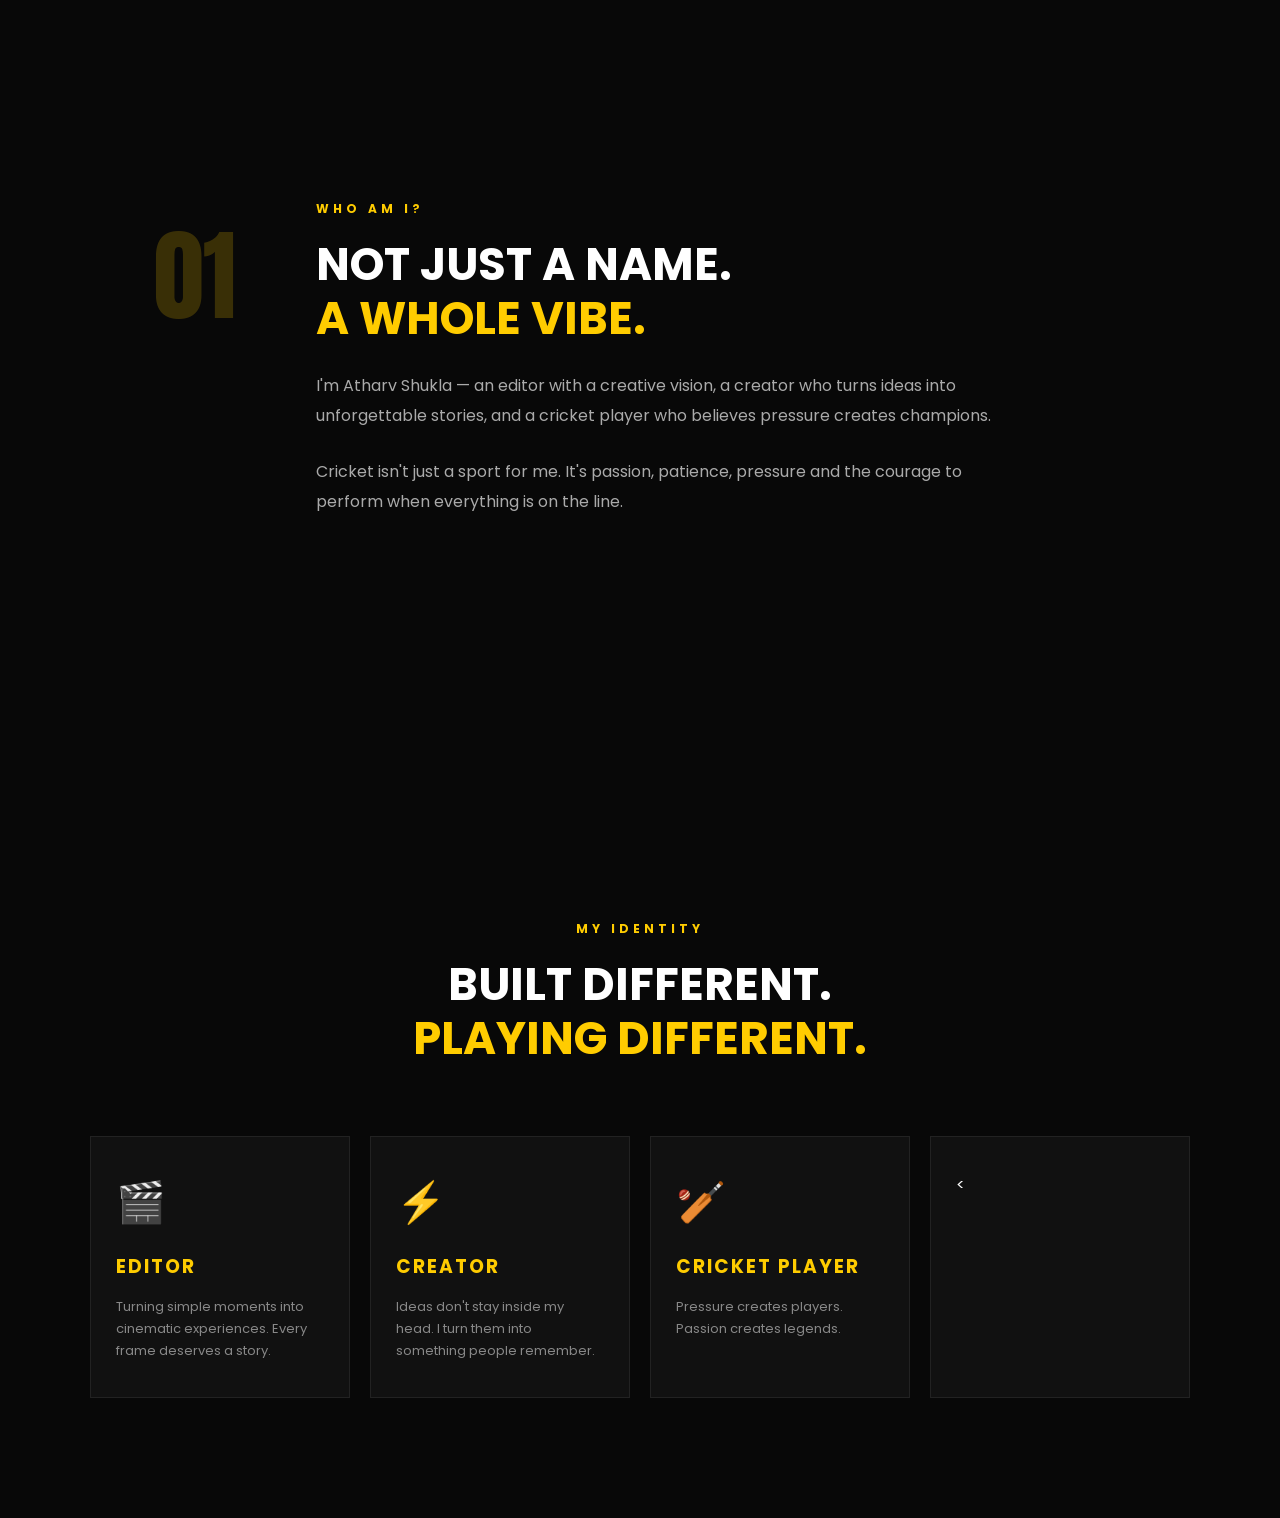
==== commit 7befd104: "Refactor index.html for improved content layout Updated HTML structure and content for better clarit" ====
--- a/index.html
+++ b/index.html
@@ -7,7 +7,6 @@
     <meta name="viewport" content="width=device-width, initial-scale=1.0">
 
     <!-- SEO -->
-
     <title>Atharv Shukla | Editor, Creator & Cricket Player</title>
 
     <meta name="description"
@@ -24,7 +23,6 @@
         href="https://atharvshukla00097-commits.github.io/Atharvshukla/">
 
     <!-- Open Graph -->
-
     <meta property="og:title"
         content="Atharv Shukla | Editor, Creator & Cricket Player">
 
@@ -37,13 +35,10 @@
         content="https://atharvshukla00097-commits.github.io/Atharvshukla/">
 
     <!-- CSS -->
-
     <link rel="stylesheet" href="style.css">
 
-    <!-- Fonts -->
-
-    <link
-        href="https://fonts.googleapis.com/css2?family=Anton&family=Poppins:wght@300;400;500;600;700;800&display=swap"
+    <!-- GOOGLE FONTS -->
+    <link href="https://fonts.googleapis.com/css2?family=Anton&family=Poppins:wght@300;400;500;600;700;800&display=swap"
         rel="stylesheet">
 
 </head>
@@ -51,7 +46,7 @@
 
 <body>
 
-    <!-- BACKGROUND -->
+    <!-- BACKGROUND GLOW -->
 
     <div class="bg-glow glow1"></div>
     <div class="bg-glow glow2"></div>
@@ -66,10 +61,13 @@
         </div>
 
         <div class="nav-links">
+
+            <a href="#videos">EDITS</a>
             <a href="#about">ABOUT</a>
             <a href="#identity">IDENTITY</a>
             <a href="#gallery">GALLERY</a>
             <a href="#mindset">MINDSET</a>
+
         </div>
 
     </nav>
@@ -102,8 +100,8 @@
                 <span>I CREATE MY OWN HIGHLIGHTS.</span>
             </h2>
 
-            <a href="#about" class="btn">
-                EXPLORE ME <span>→</span>
+            <a href="#videos" class="btn">
+                WATCH MY EDITS <span>→</span>
             </a>
 
         </div>
@@ -131,80 +129,83 @@
 
         </div>
 
-    </section><!-- EDITING VIDEOS -->
-
-<section class="videos" id="videos">
-
-    <p class="small-title center">
-        MY EDITS
-    </p>
-
-    <h2 class="video-title">
-        EDITING <span>SHOWCASE.</span>
-    </h2>
-
-    <p class="video-text">
-        Turning clips into stories. Every edit has a different vibe.
-    </p>
-
-
-    <div class="video-grid">
-
-
-        <!-- VIDEO 1 -->
-
-        <div class="video-card">
-
-            <video controls poster="images/photo1.jpg">
-
-                <source src="videos/edit1.mp4" type="video/mp4">
-
-        
-
-            </video>
-
-            <h3>EDIT #01 ⚡</h3>
-
-        </div>
-
-
-        <!-- VIDEO 2 -->
-
-        <div class="video-card">
-
-            <video controls poster="images.photo2.jpg">
-
-                <source src="edit2.mp4" type="video/mp4">
-
-            
-
-            </video>
-
-            <h3>EDIT #02 🔥</h3>
-
-        </div>
-
-
-        <!-- VIDEO 3 -->
-
-        <div class="video-card">
-
-            <video controls poster="images.photo3.jpg">
-
-                <source src="edit3.mp4" type="video/mp4">
-
-        
-
-            </video>
-
-            <h3>EDIT #03 🦁</h3>
-
-        </div>
-
-
-    </div>
-
-</section>
+    </section>
+
+
+    <!-- EDITING VIDEOS -->
+
+    <section class="videos" id="videos">
+
+        <p class="small-title center">
+            MY EDITS
+        </p>
+
+        <h2 class="video-title">
+            EDITING <span>SHOWCASE.</span>
+        </h2>
+
+        <p class="video-text">
+            Turning clips into stories. Every edit has a different vibe.
+        </p>
+
+
+        <div class="video-grid">
+
+
+            <!-- VIDEO 1 -->
+
+            <div class="video-card">
+
+                <video controls preload="metadata">
+
+                    <source src="edit1.mp4" type="video/mp4">
+
+                    Your browser does not support the video tag.
+
+                </video>
+
+                <h3>EDIT #01 ⚡</h3>
+
+            </div>
+
+
+            <!-- VIDEO 2 -->
+
+            <div class="video-card">
+
+                <video controls preload="metadata">
+
+                    <source src="edit2.mp4" type="video/mp4">
+
+                    Your browser does not support the video tag.
+
+                </video>
+
+                <h3>EDIT #02 🔥</h3>
+
+            </div>
+
+
+            <!-- VIDEO 3 -->
+
+            <div class="video-card">
+
+                <video controls preload="metadata">
+
+                    <source src="edit3.mp4" type="video/mp4">
+
+                    Your browser does not support the video tag.
+
+                </video>
+
+                <h3>EDIT #03 🦁</h3>
+
+            </div>
+
+
+        </div>
+
+    </section>
 
 
     <!-- ABOUT -->
@@ -230,16 +231,16 @@
             <p class="description">
 
                 I'm Atharv Shukla — an editor with a creative vision,
-                a creator who loves turning ideas into something unforgettable,
-                and a cricket player who believes every match teaches something.
+                a creator who turns ideas into unforgettable stories,
+                and a cricket player who believes pressure creates champions.
 
             </p>
 
             <p class="description">
 
                 Cricket isn't just a sport for me.
-                It's pressure, passion, patience and the courage to perform
-                when everything is on the line.
+                It's passion, patience, pressure and the courage
+                to perform when everything is on the line.
 
             </p>
 
@@ -268,6 +269,8 @@
 
         <div class="cards">
 
+
+            <!-- EDITOR -->
 
             <div class="card">
 
@@ -283,6 +286,8 @@
             </div>
 
 
+            <!-- CREATOR -->
+
             <div class="card">
 
                 <div class="icon">⚡</div>
@@ -291,11 +296,13 @@
 
                 <p>
                     Ideas don't stay inside my head.
-                    I turn them into something people can remember.
+                    I turn them into something people remember.
                 </p>
 
             </div>
 
+
+            <!-- CRICKET -->
 
             <div class="card">
 
@@ -311,148 +318,8 @@
             </div>
 
 
+            <!-- MSD -->
+
             <div class="card">
 
-                <div class="icon">👑</div>
-
-                <h3>MSD FAN</h3>
-
-                <p>
-                    Calm mind. Sharp decisions.
-                    Finish the game when it matters most.
-                </p>
-
-            </div>
-
-        </div>
-
-    </section>
-
-
-    <!-- PHOTO GALLERY -->
-
-    <section class="gallery" id="gallery">
-
-        <p class="small-title center">
-            MY MOMENTS
-        </p>
-
-        <h2 class="gallery-title">
-            MY <span>JOURNEY.</span>
-        </h2>
-
-        <p class="gallery-text">
-            A few moments. A lot of memories. One attitude.
-        </p>
-
-
-        <div class="gallery-grid">
-
-
-            <div class="photo-card">
-
-                <img src="images.photo1.jpg" alt="Atharv Shukla">
-
-                <div class="photo-overlay">
-                    <h3>THE RIDE 🏏</h3>
-                </div>
-
-            </div>
-
-
-            <div class="photo-card">
-
-                <img src="images.photo2.jpg" alt="Atharv Shukla">
-
-                <div class="photo-overlay">
-                    <h3>THE ATTITUDE ⚡</h3>
-                </div>
-
-            </div>
-
-
-            <div class="photo-card">
-
-                <img src="images.photo3.jpg" alt="Atharv Shukla">
-
-                <div class="photo-overlay">
-                    <h3>THE JOURNEY 🦁</h3>
-                </div>
-
-            </div>
-
-
-        </div>
-
-    </section>
-
-
-    <!-- MINDSET -->
-
-    <section class="mindset" id="mindset">
-
-        <div class="mindset-box">
-
-            <p class="small-title">
-                THE MINDSET
-            </p>
-
-            <h2>
-
-                CALM UNDER PRESSURE.
-                <br>
-
-                <span>DANGEROUS WHEN IT'S TIME.</span>
-
-            </h2>
-
-            <p>
-
-                Inspired by the game. Driven by creativity.
-                Focused on becoming better than yesterday.
-
-            </p>
-
-
-            <div class="mindset-tags">
-
-                <span>FOCUS</span>
-                <span>PASSION</span>
-                <span>CREATIVITY</span>
-                <span>CRICKET</span>
-
-            </div>
-
-        </div>
-
-    </section>
-
-
-    <!-- FOOTER -->
-
-    <footer>
-
-        <h2>
-            ATHARV SHUKLA<span>.</span>
-        </h2>
-
-        <p>
-            EDIT • CREATE • PLAY • REPEAT
-        </p>
-
-        <div class="footer-line"></div>
-
-        <small>
-            © 2026 ATHARV SHUKLA — BUILT WITH ATTITUDE 🦁
-        </small>
-
-    </footer>
-
-
-    <!-- JAVASCRIPT -->
-
-    <script src="script.js"></script>
-
-</body>
-
-</html>
+                <
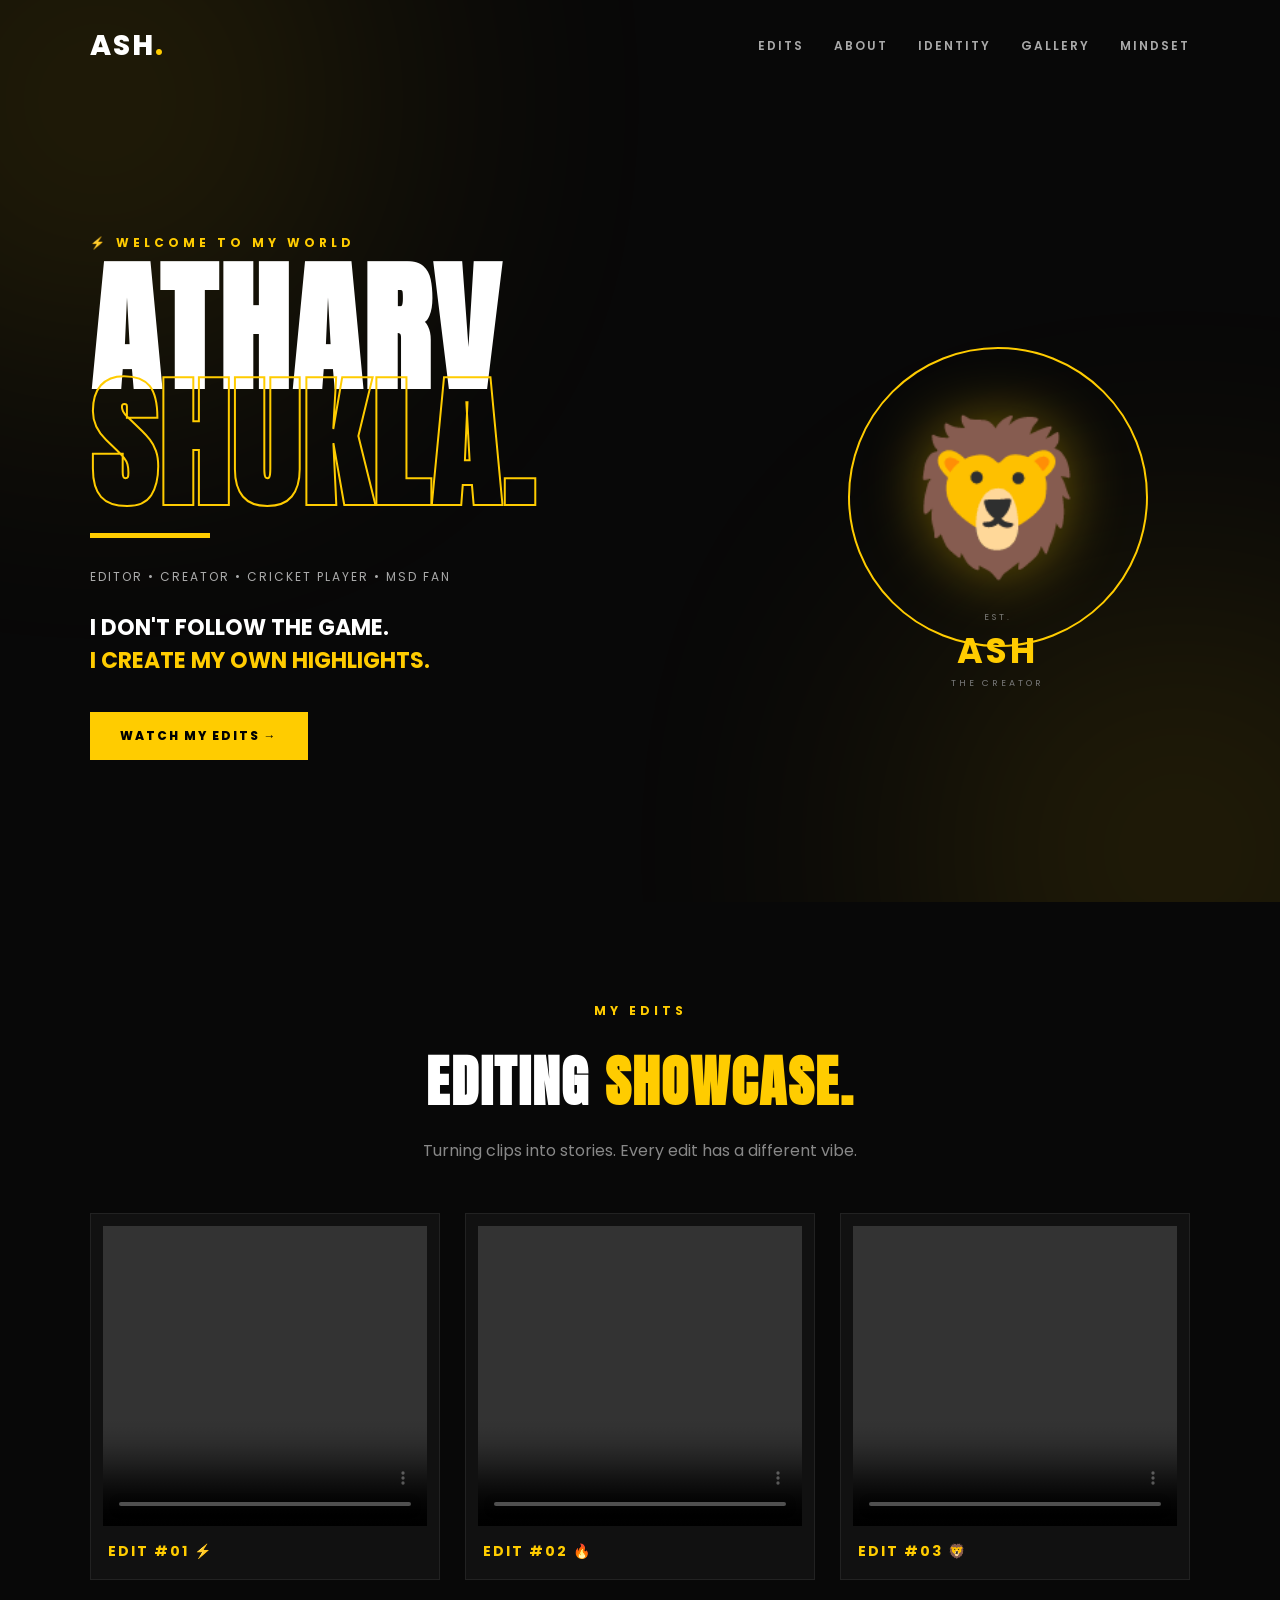
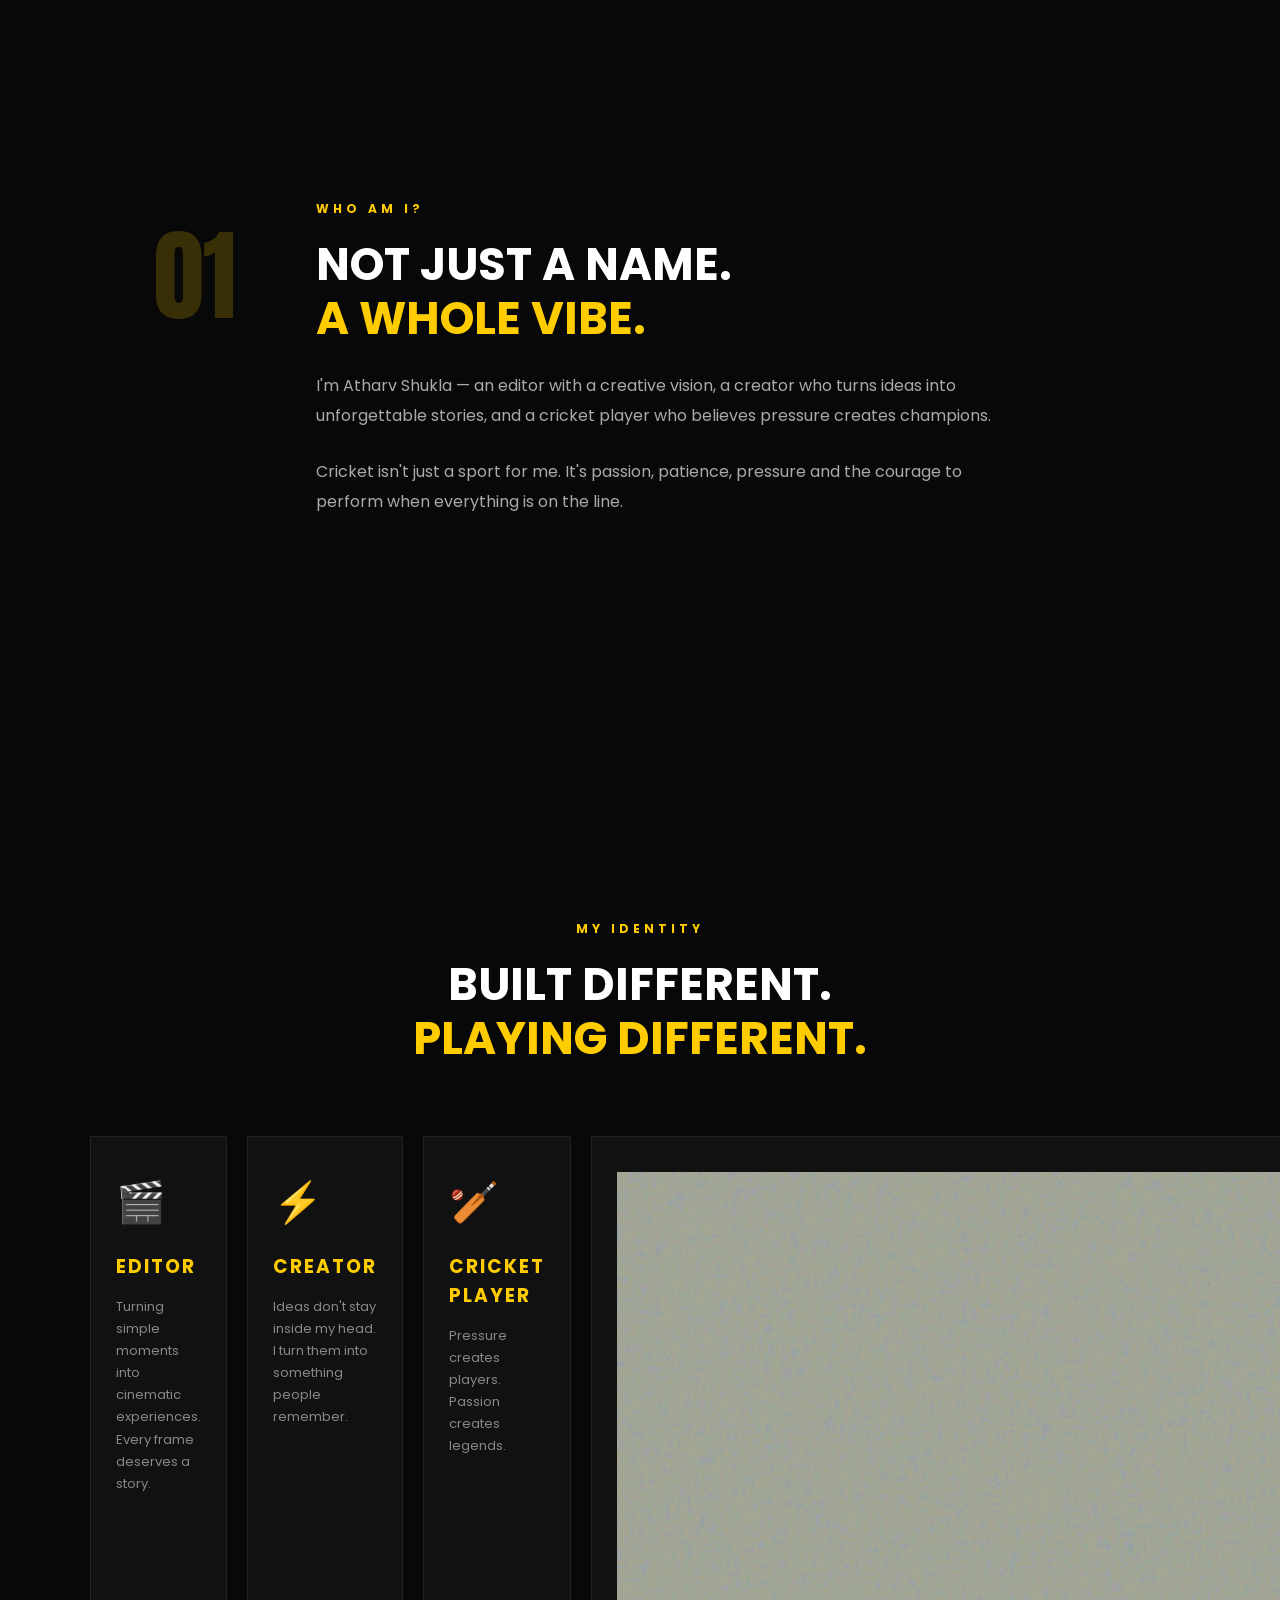
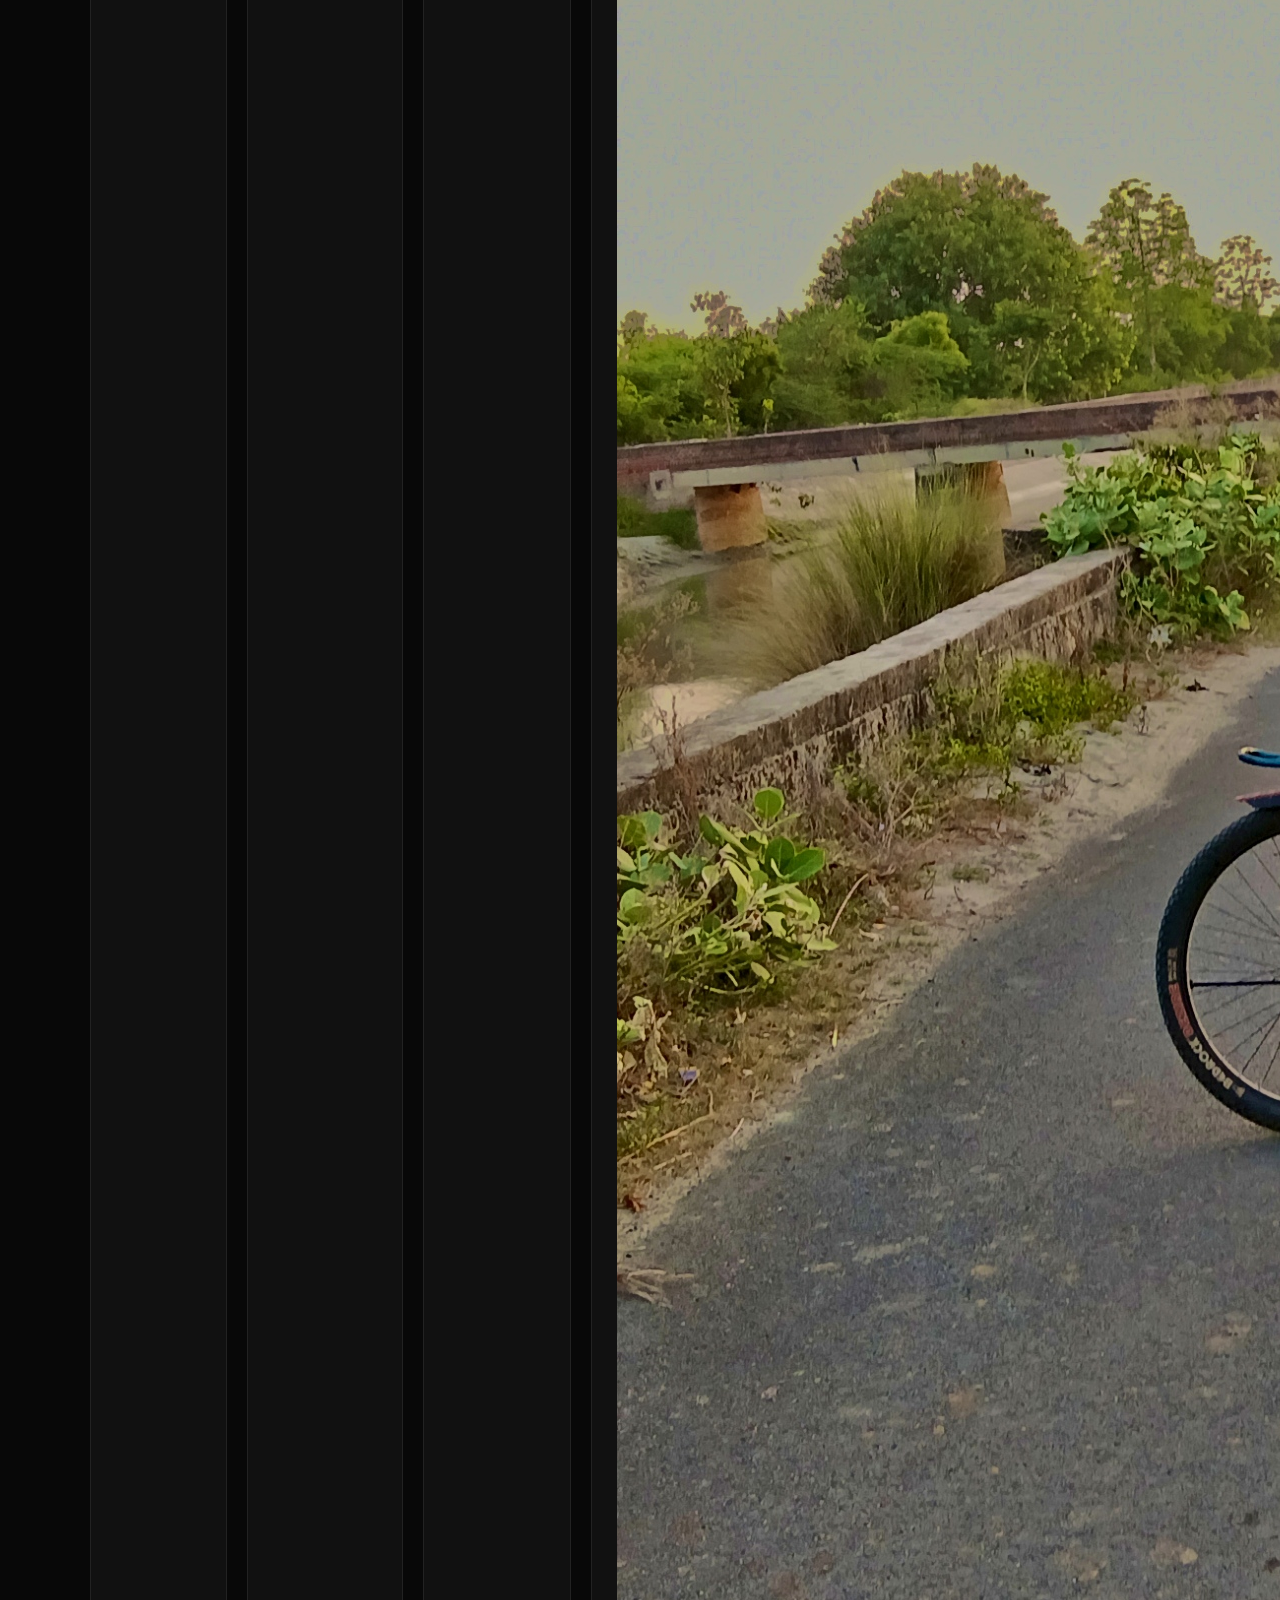
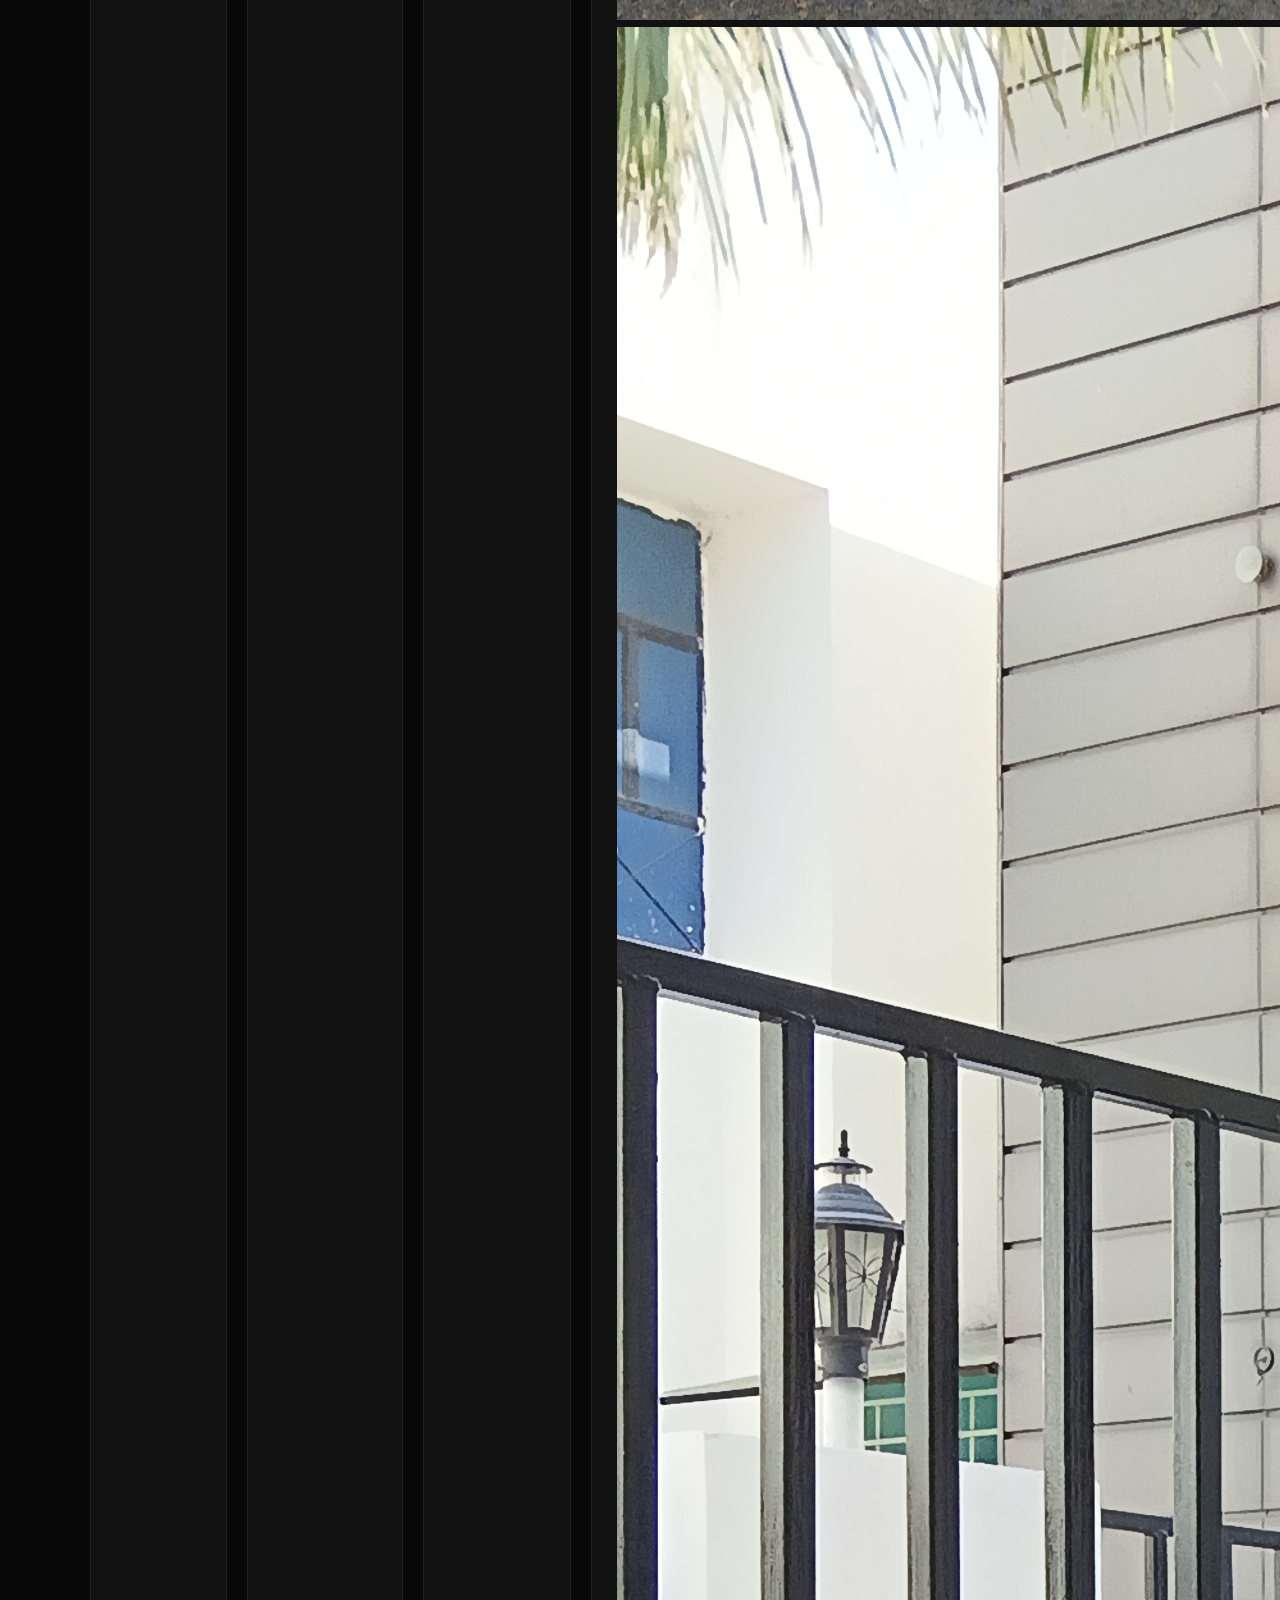
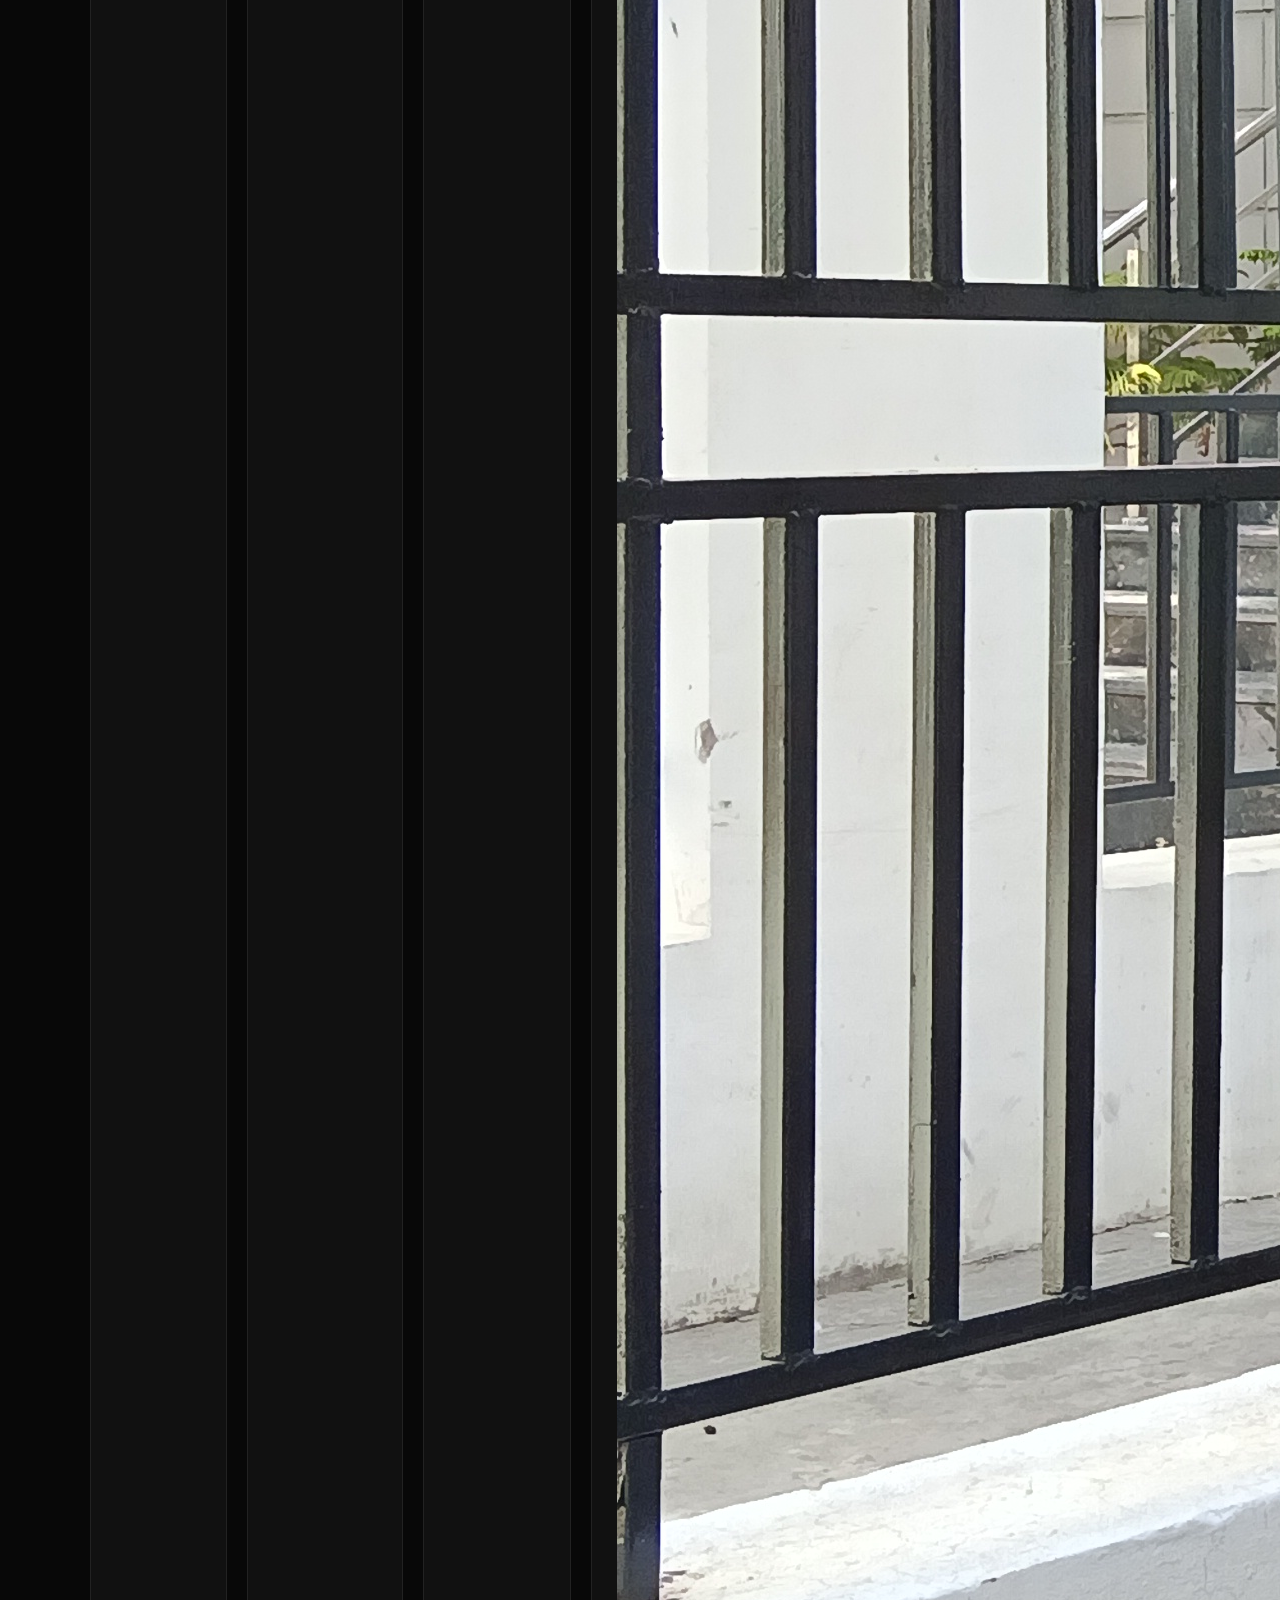
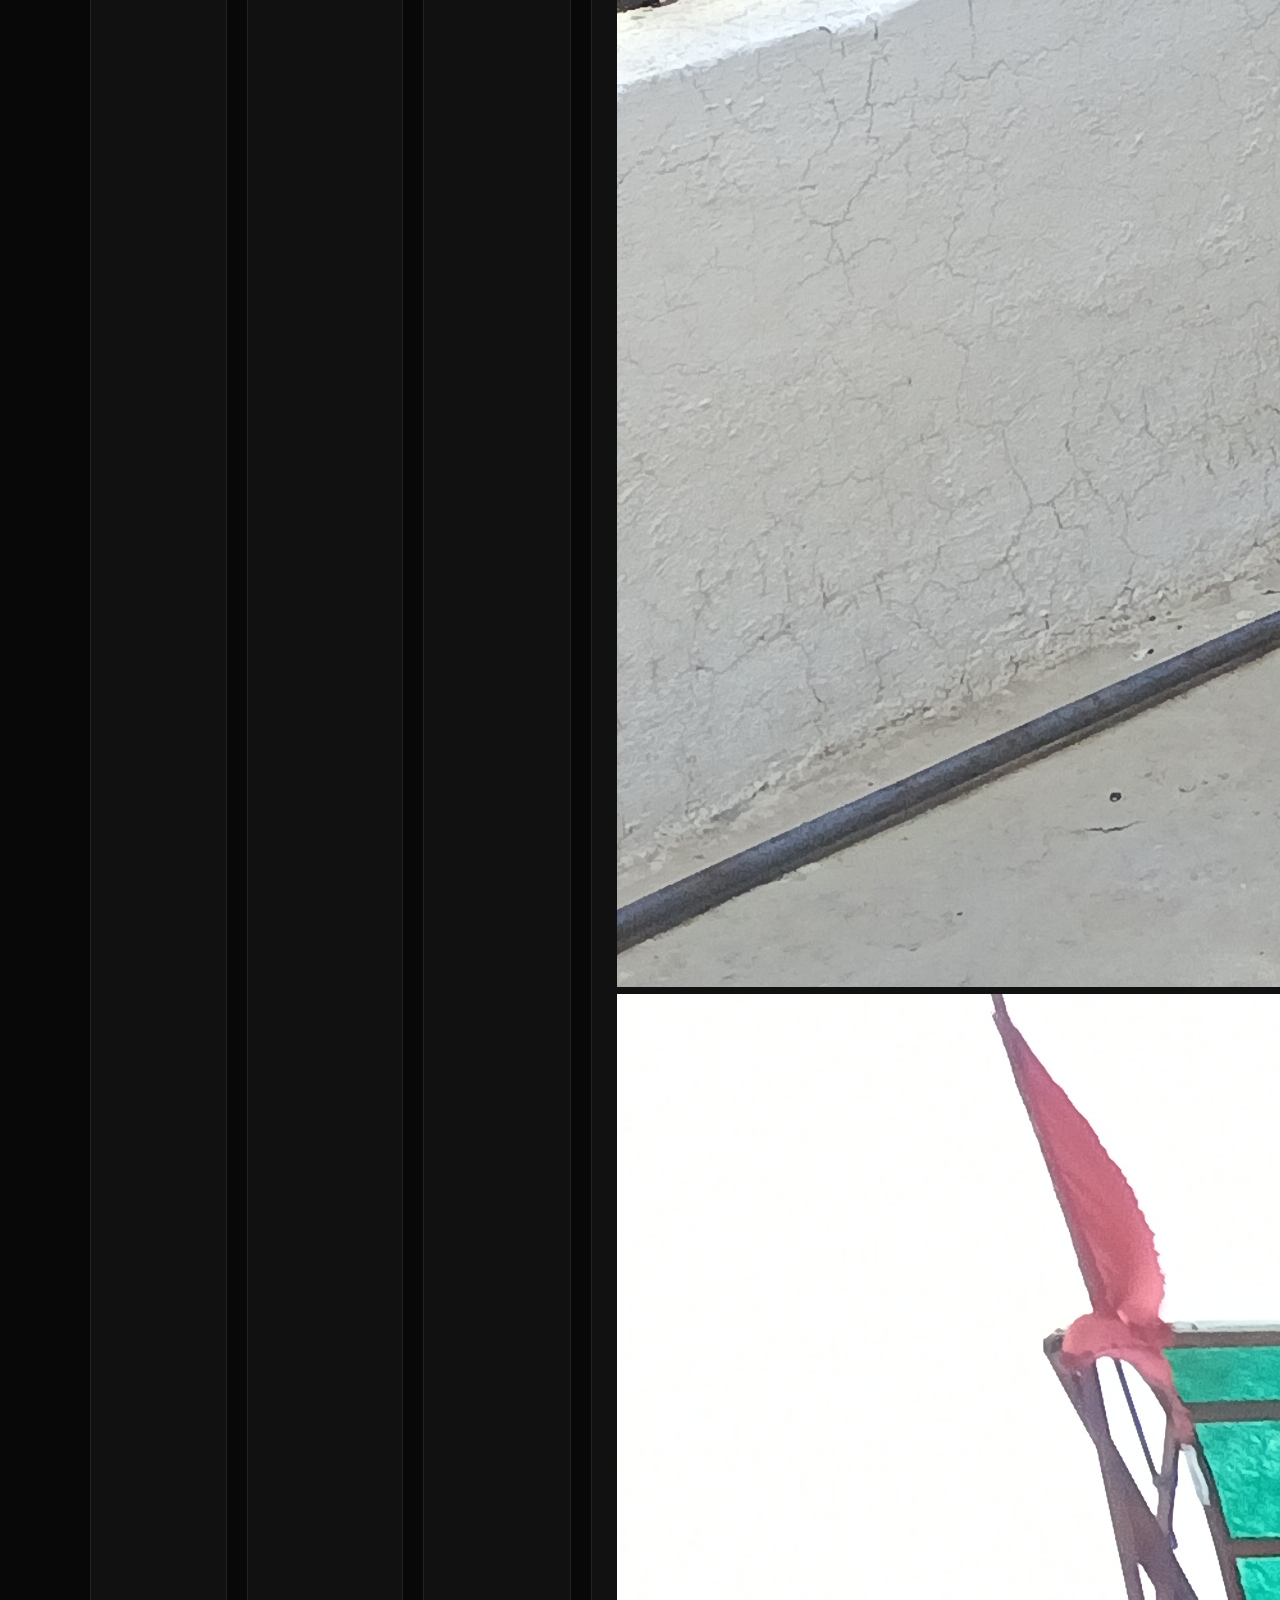
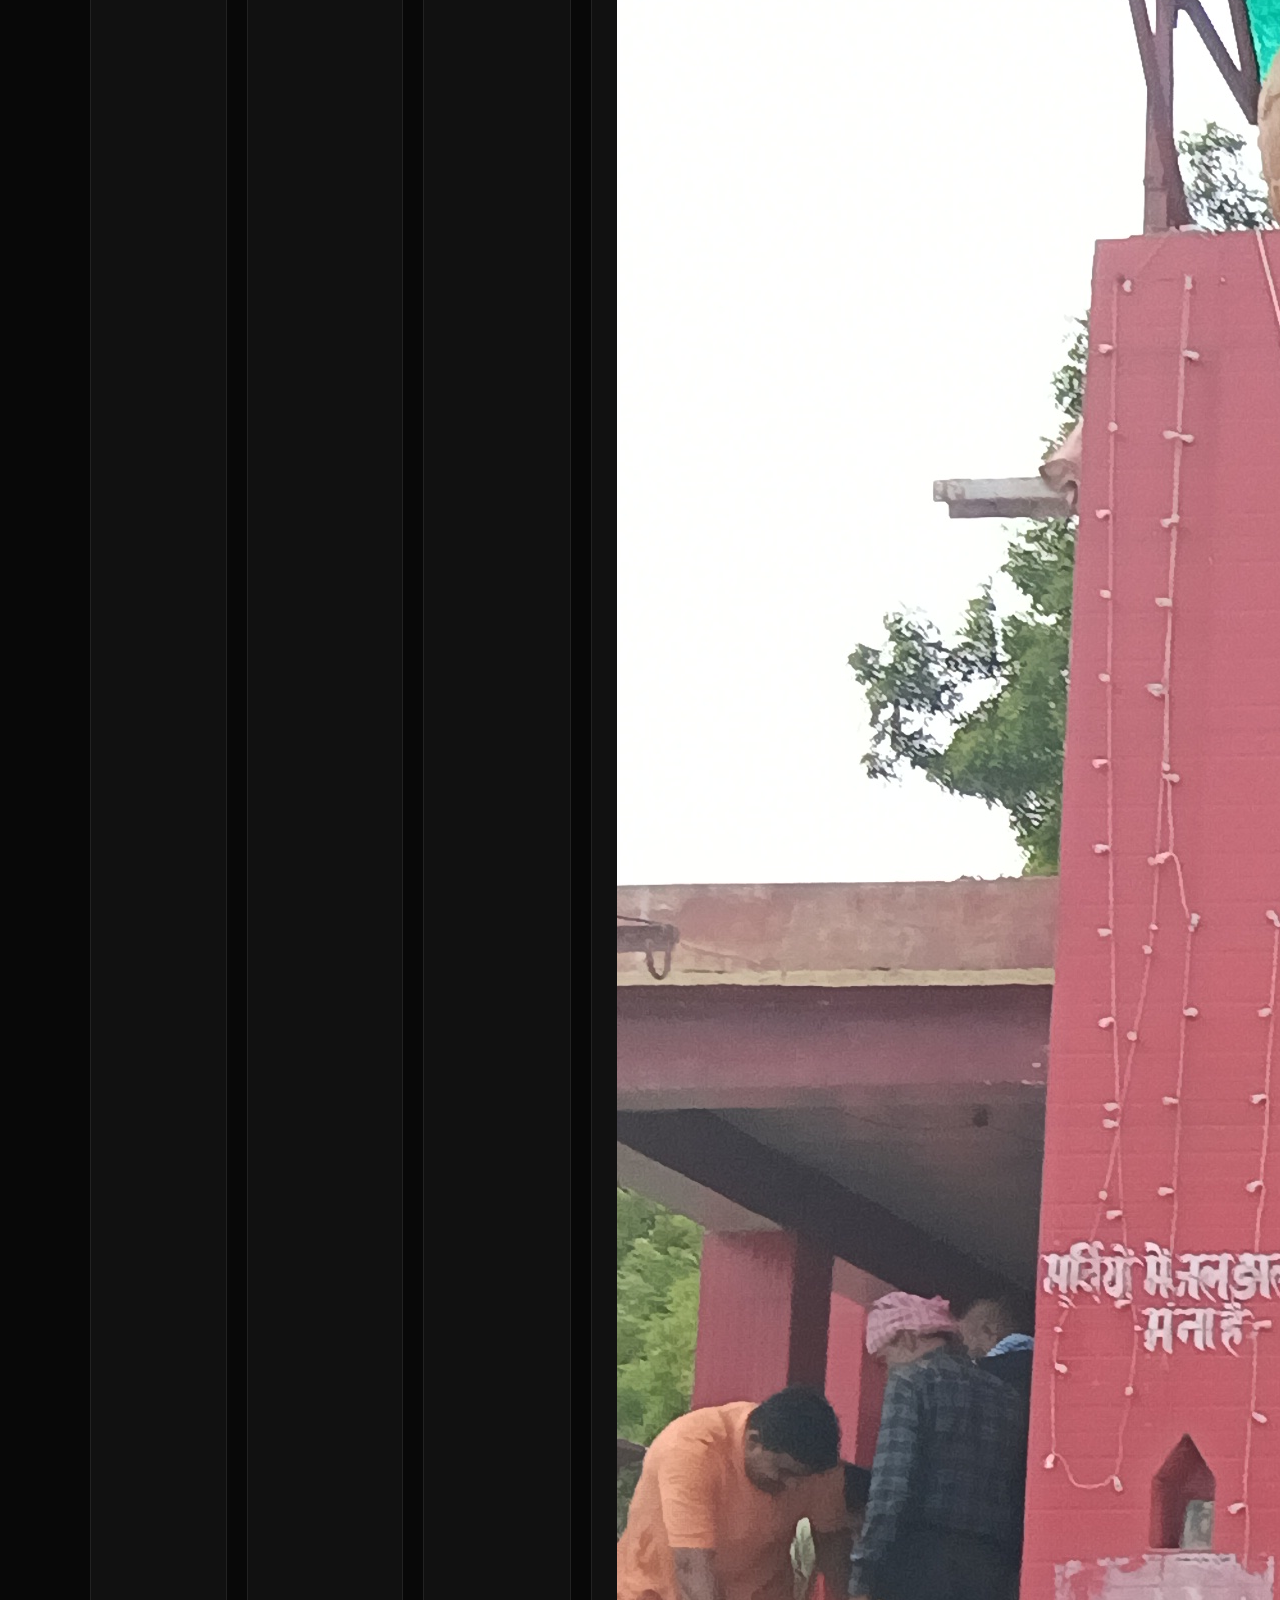
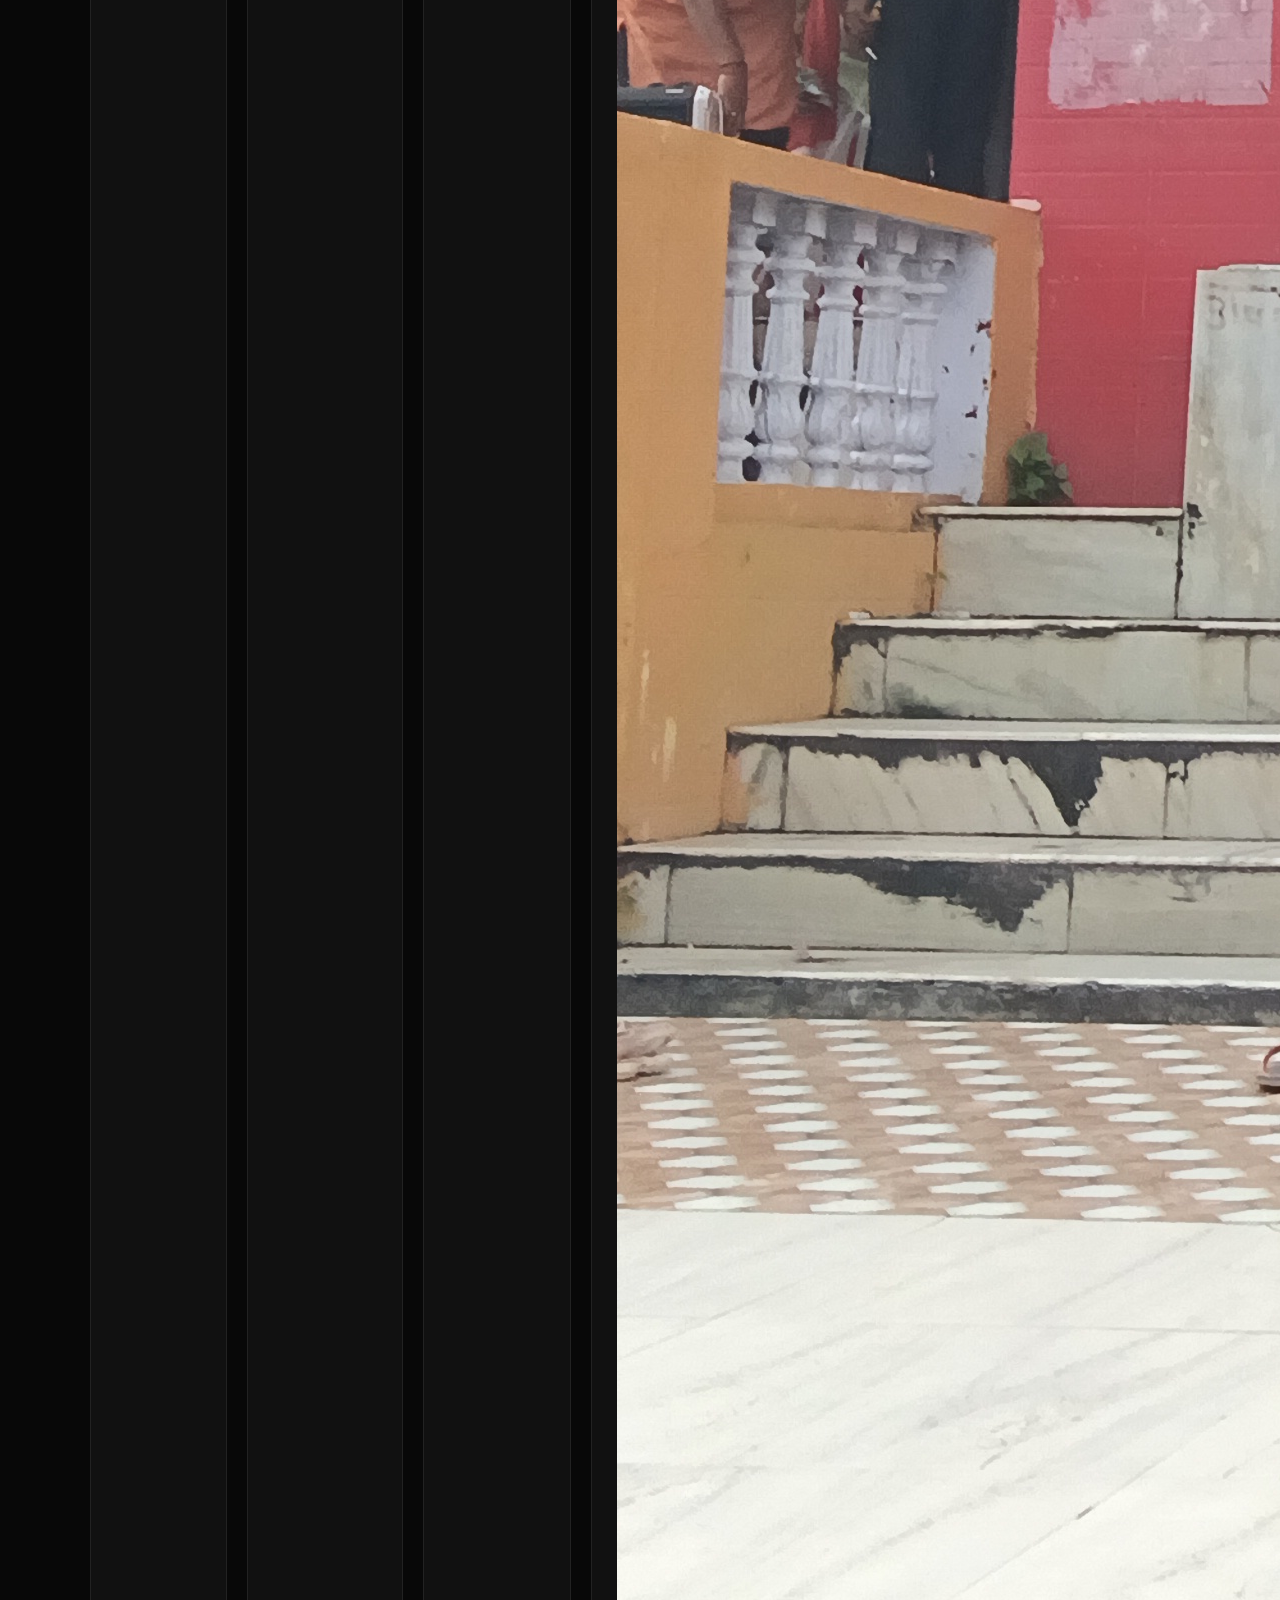
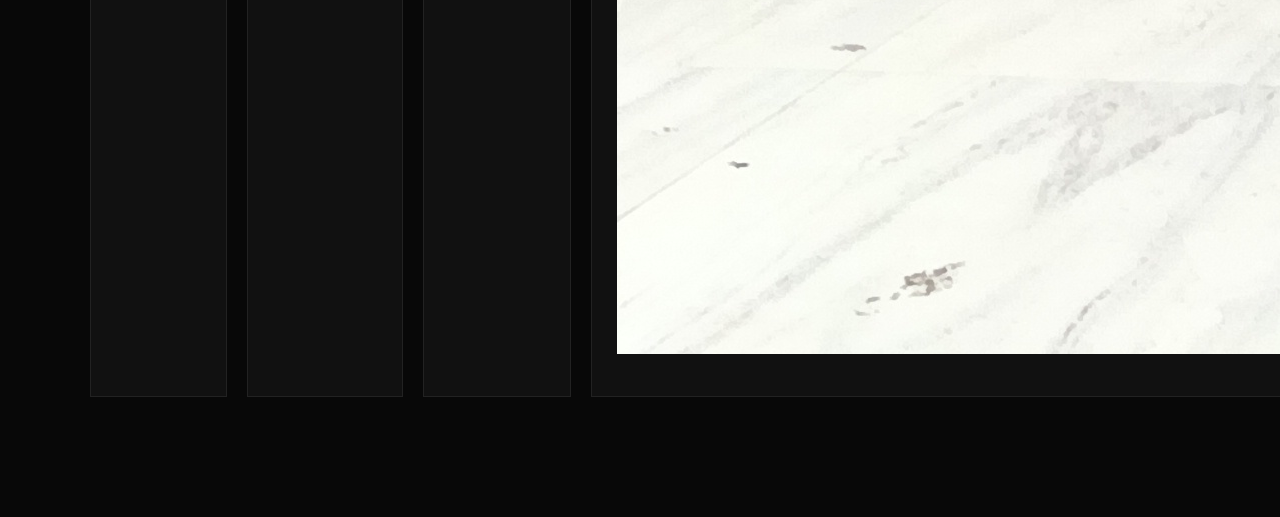
==== commit 655e097b: "Fix image tag formatting in index.html" ====
--- a/index.html
+++ b/index.html
@@ -322,4 +322,6 @@
 
             <div class="card">
 
-                <
+                <img src="images.photo1.jpg" alt="Atharv Shukla">
+<img src="images.photo2.jpg" alt="Atharv Shukla">
+<img src="images.photo3.jpg" alt="Atharv Shukla">
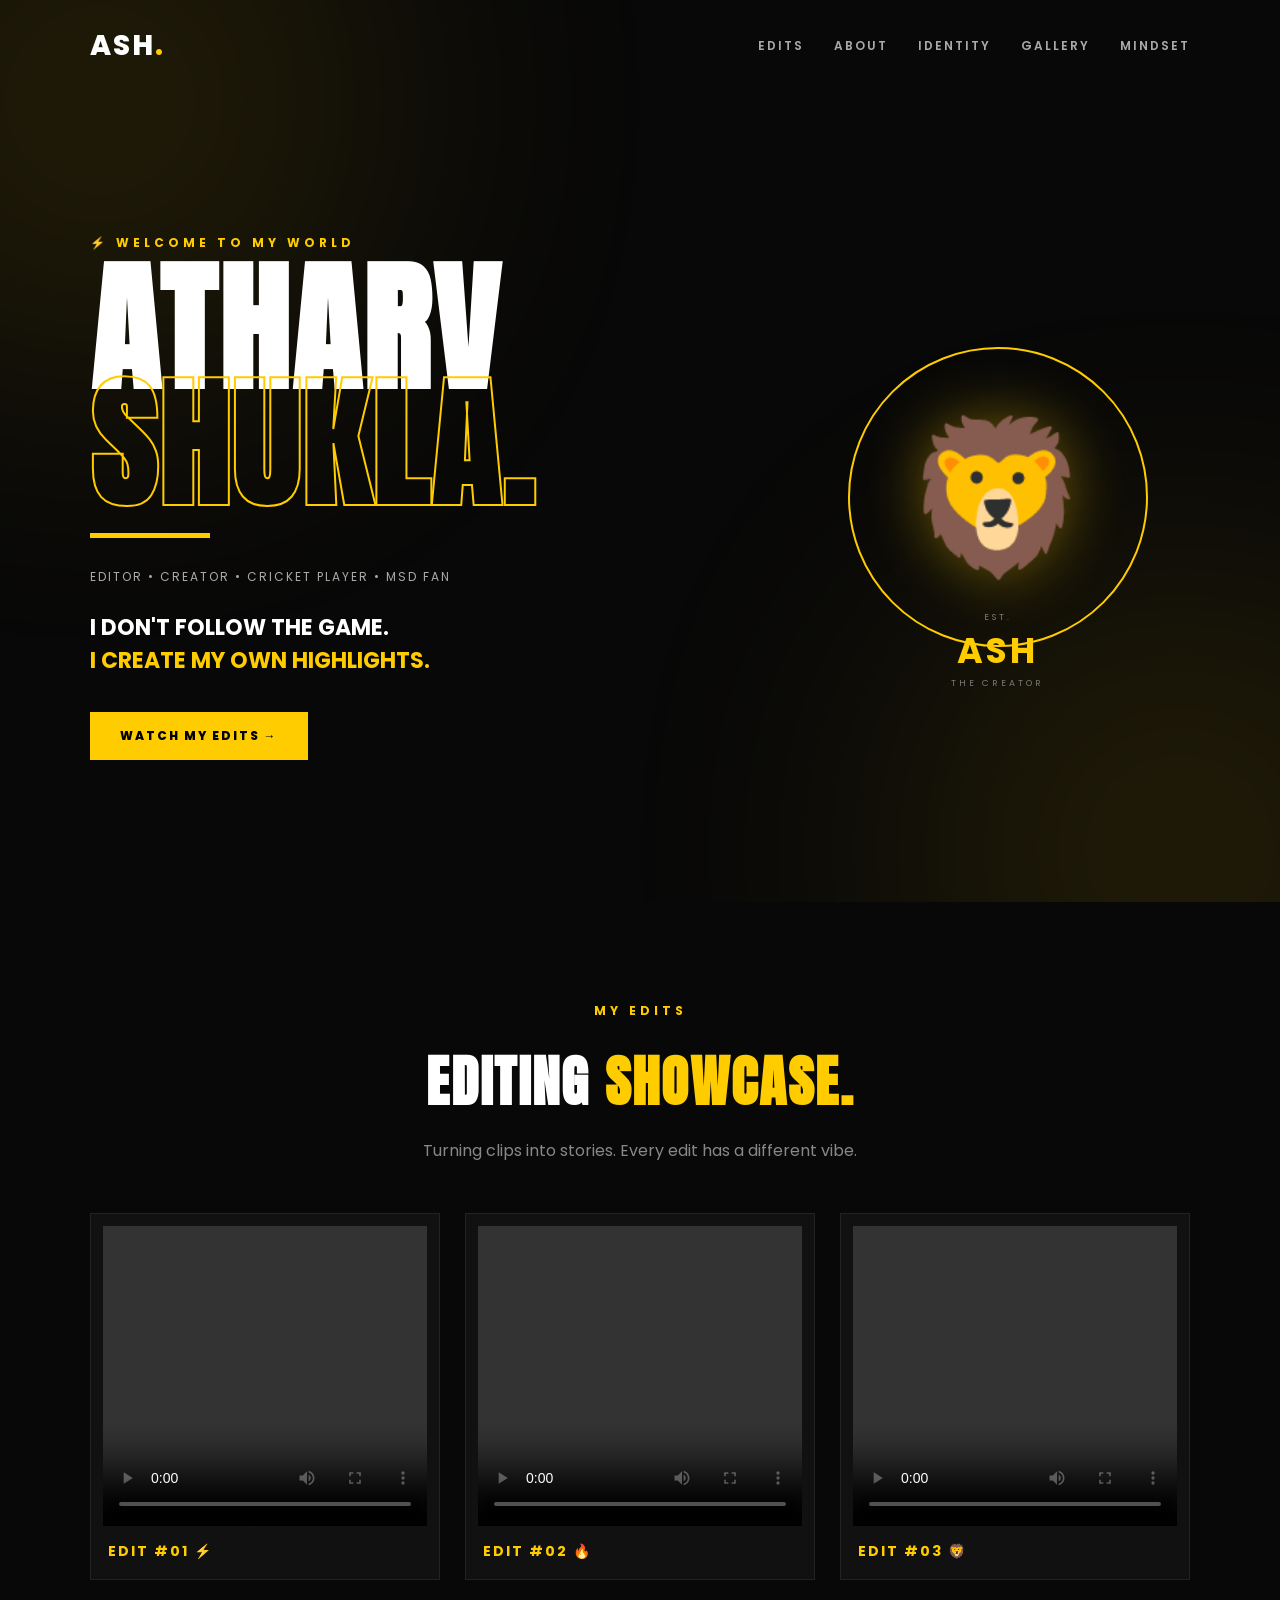
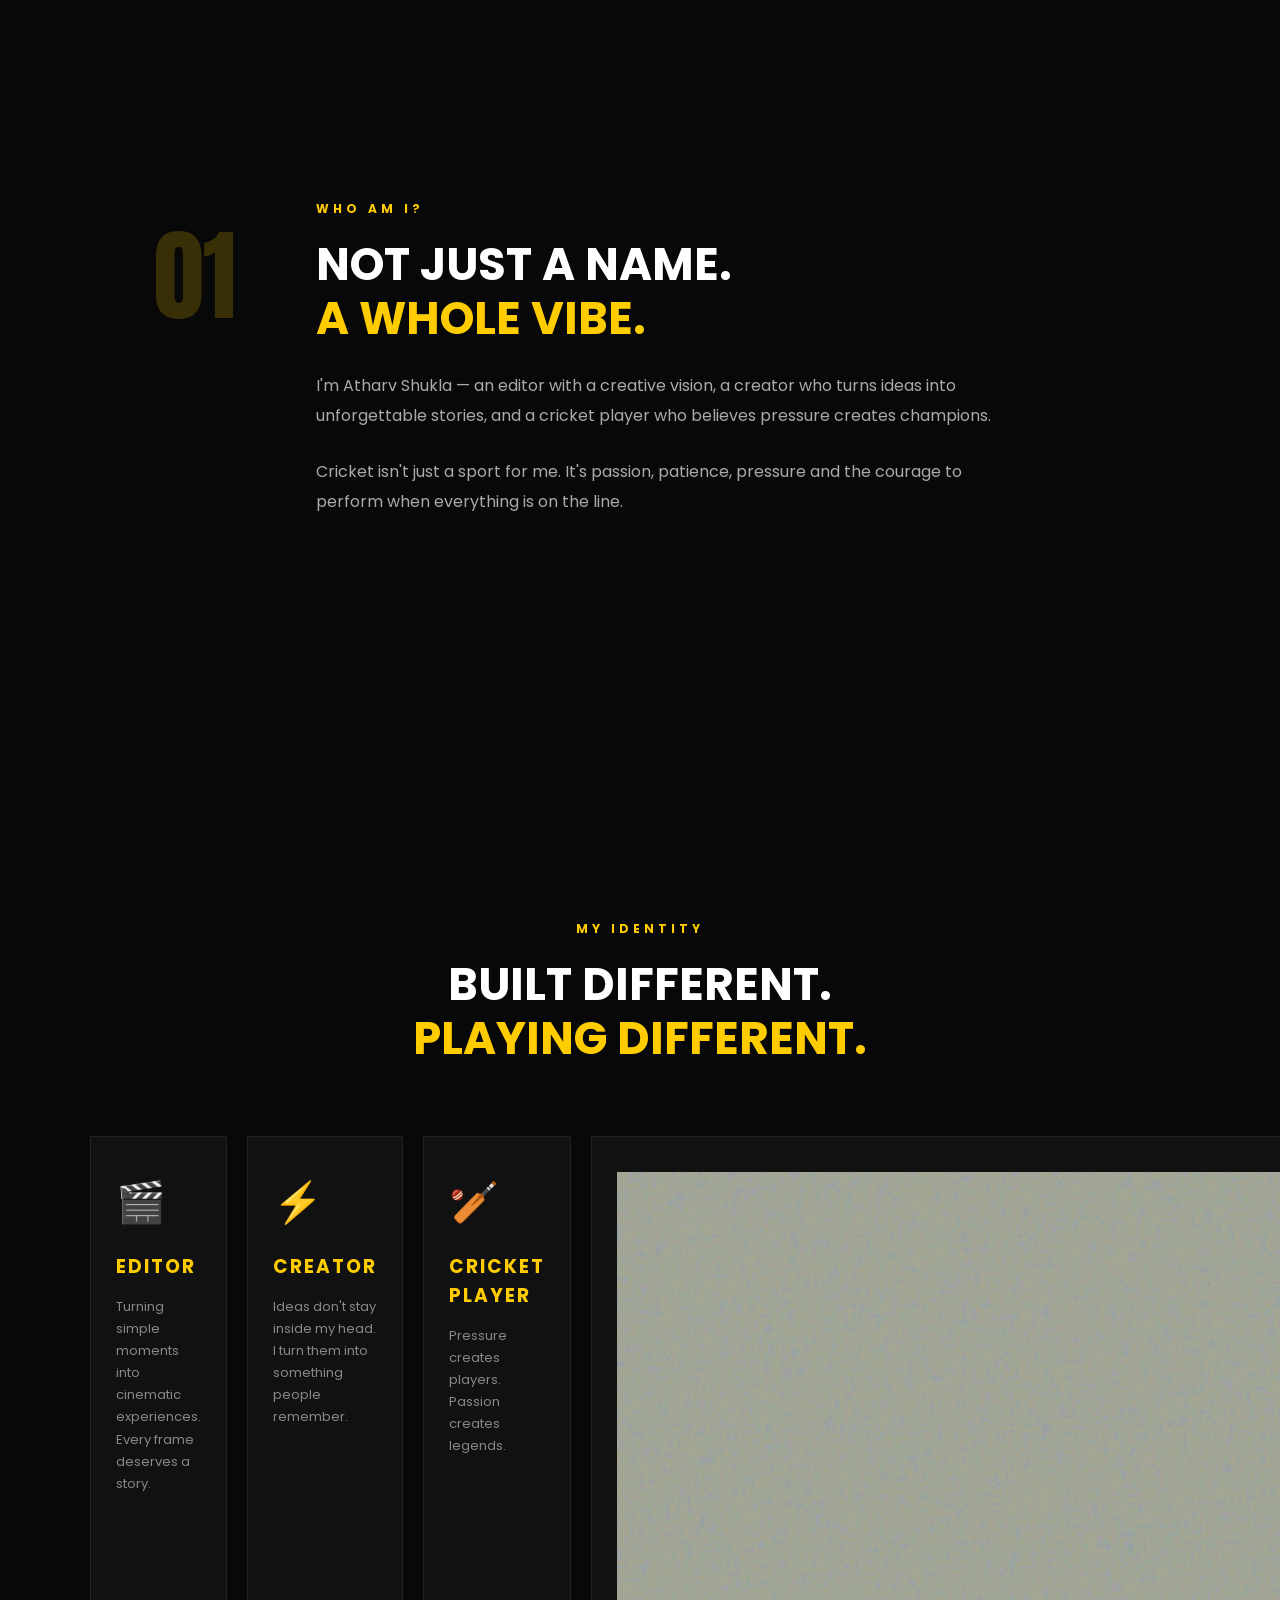
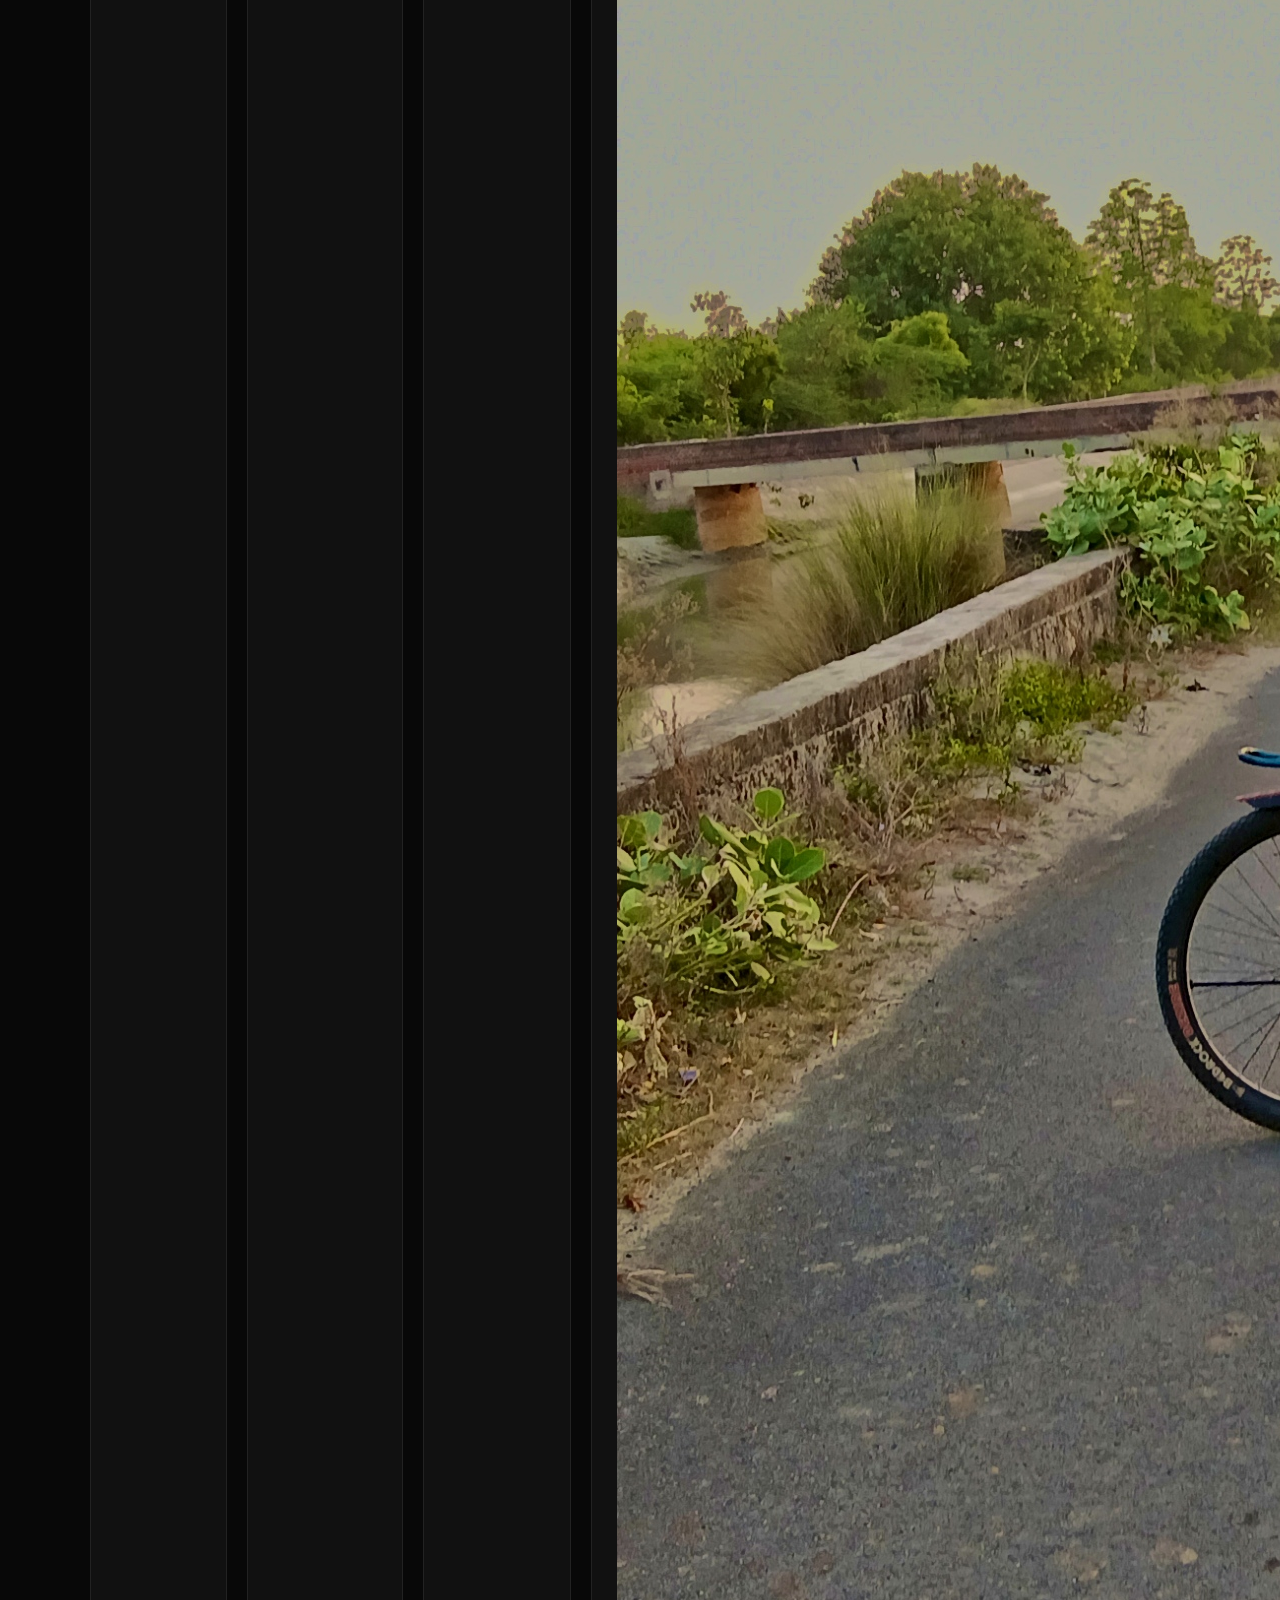
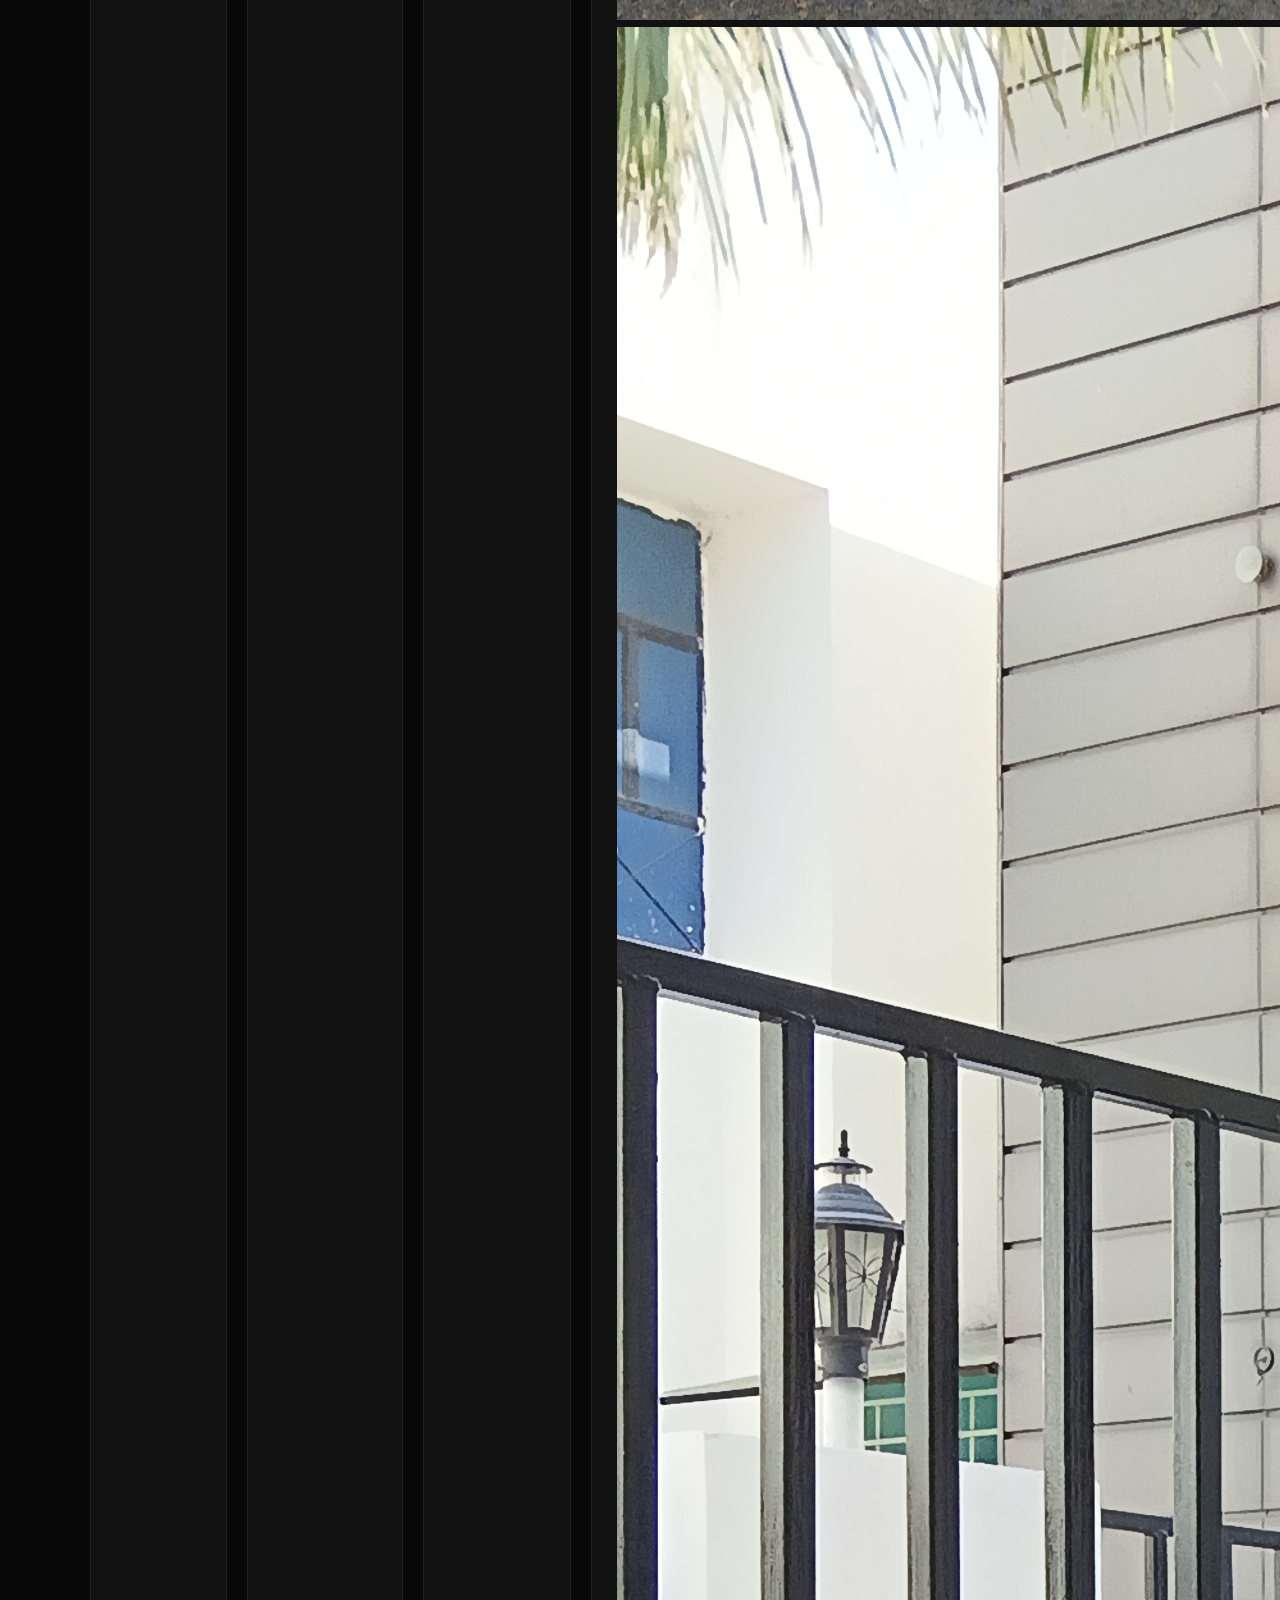
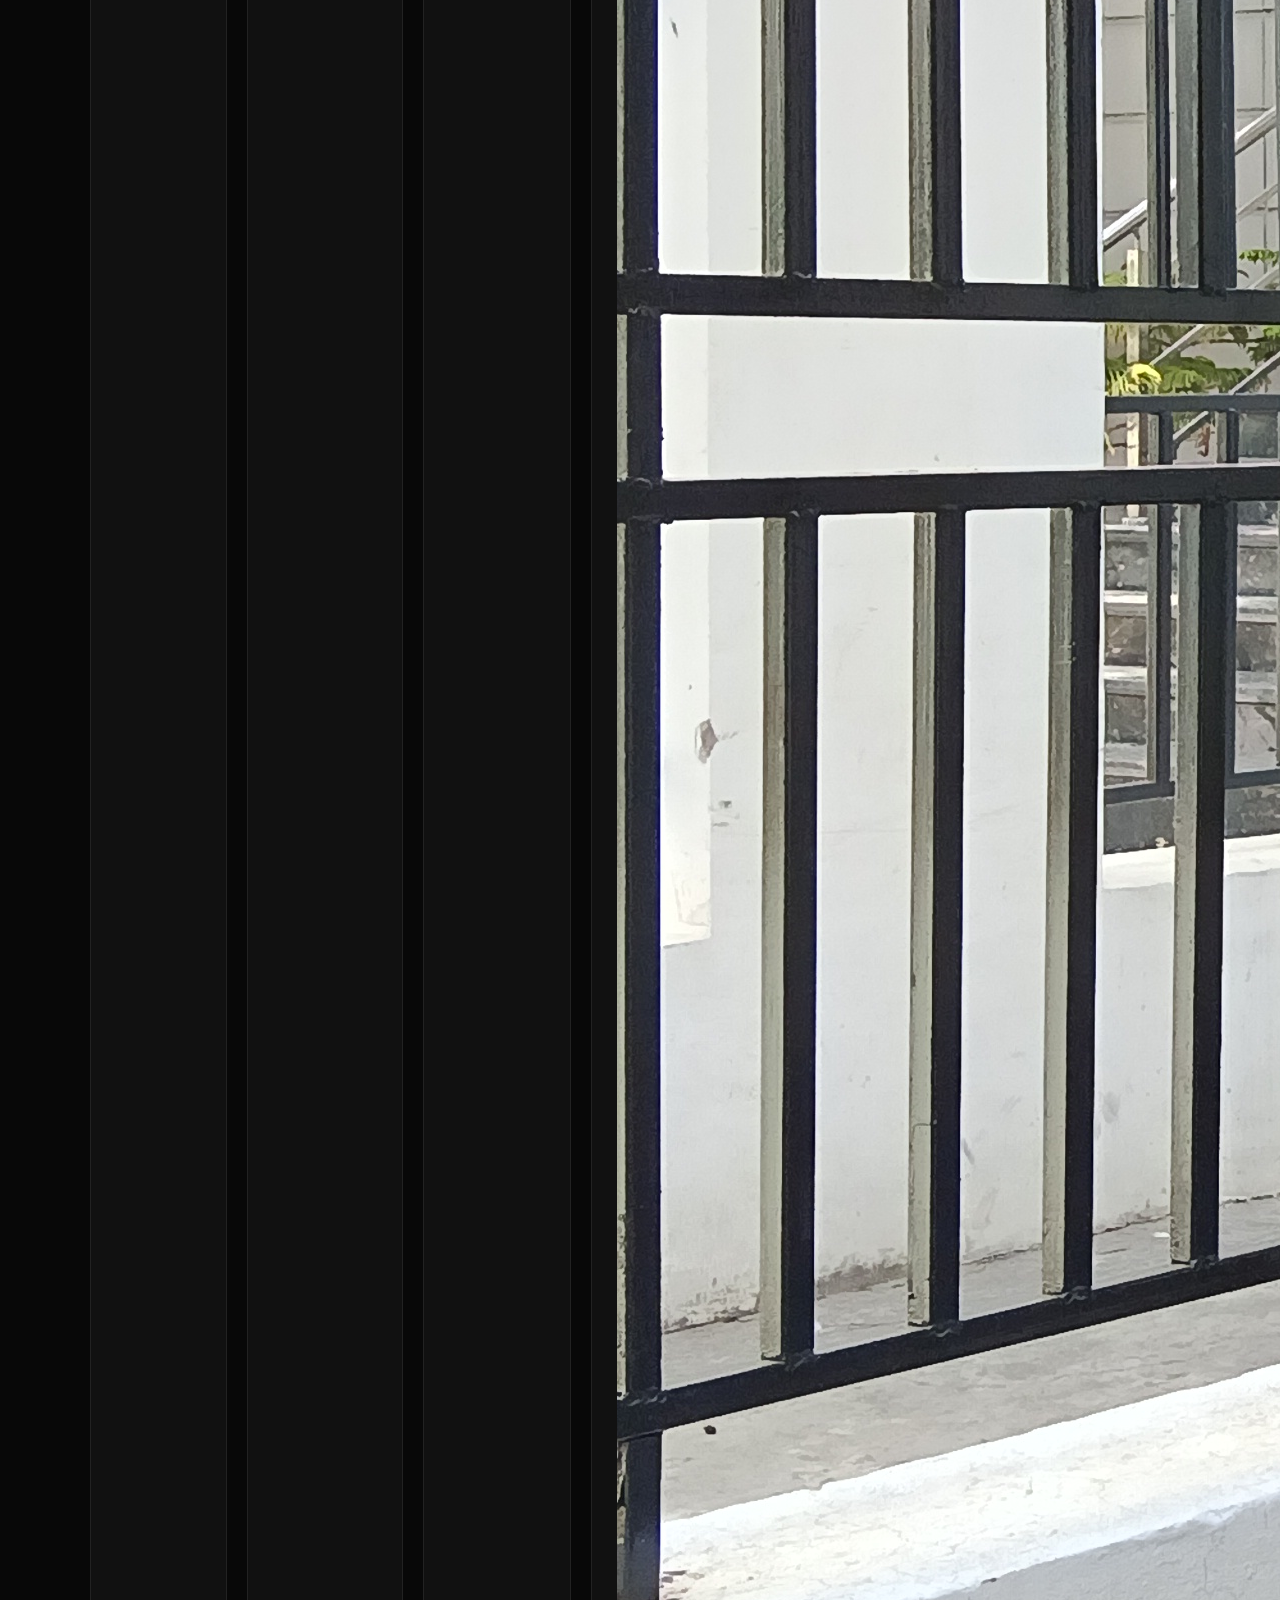
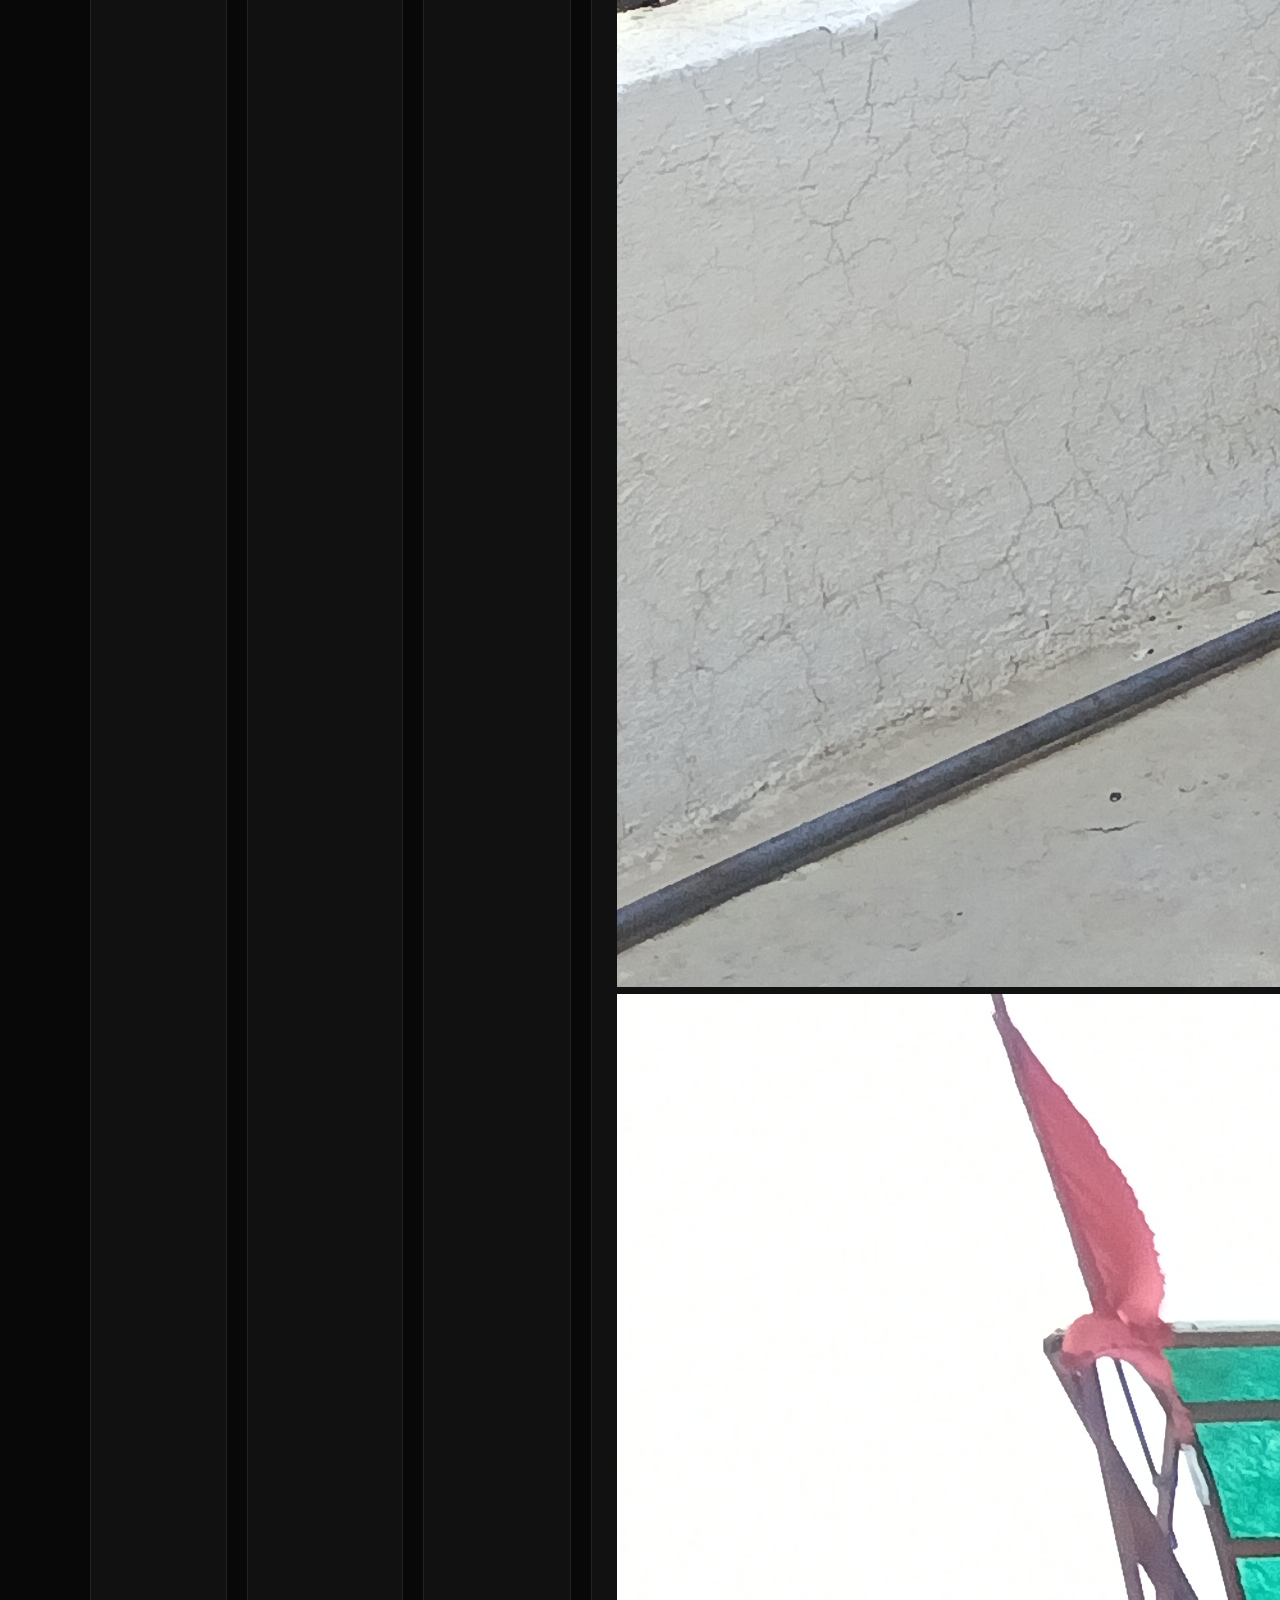
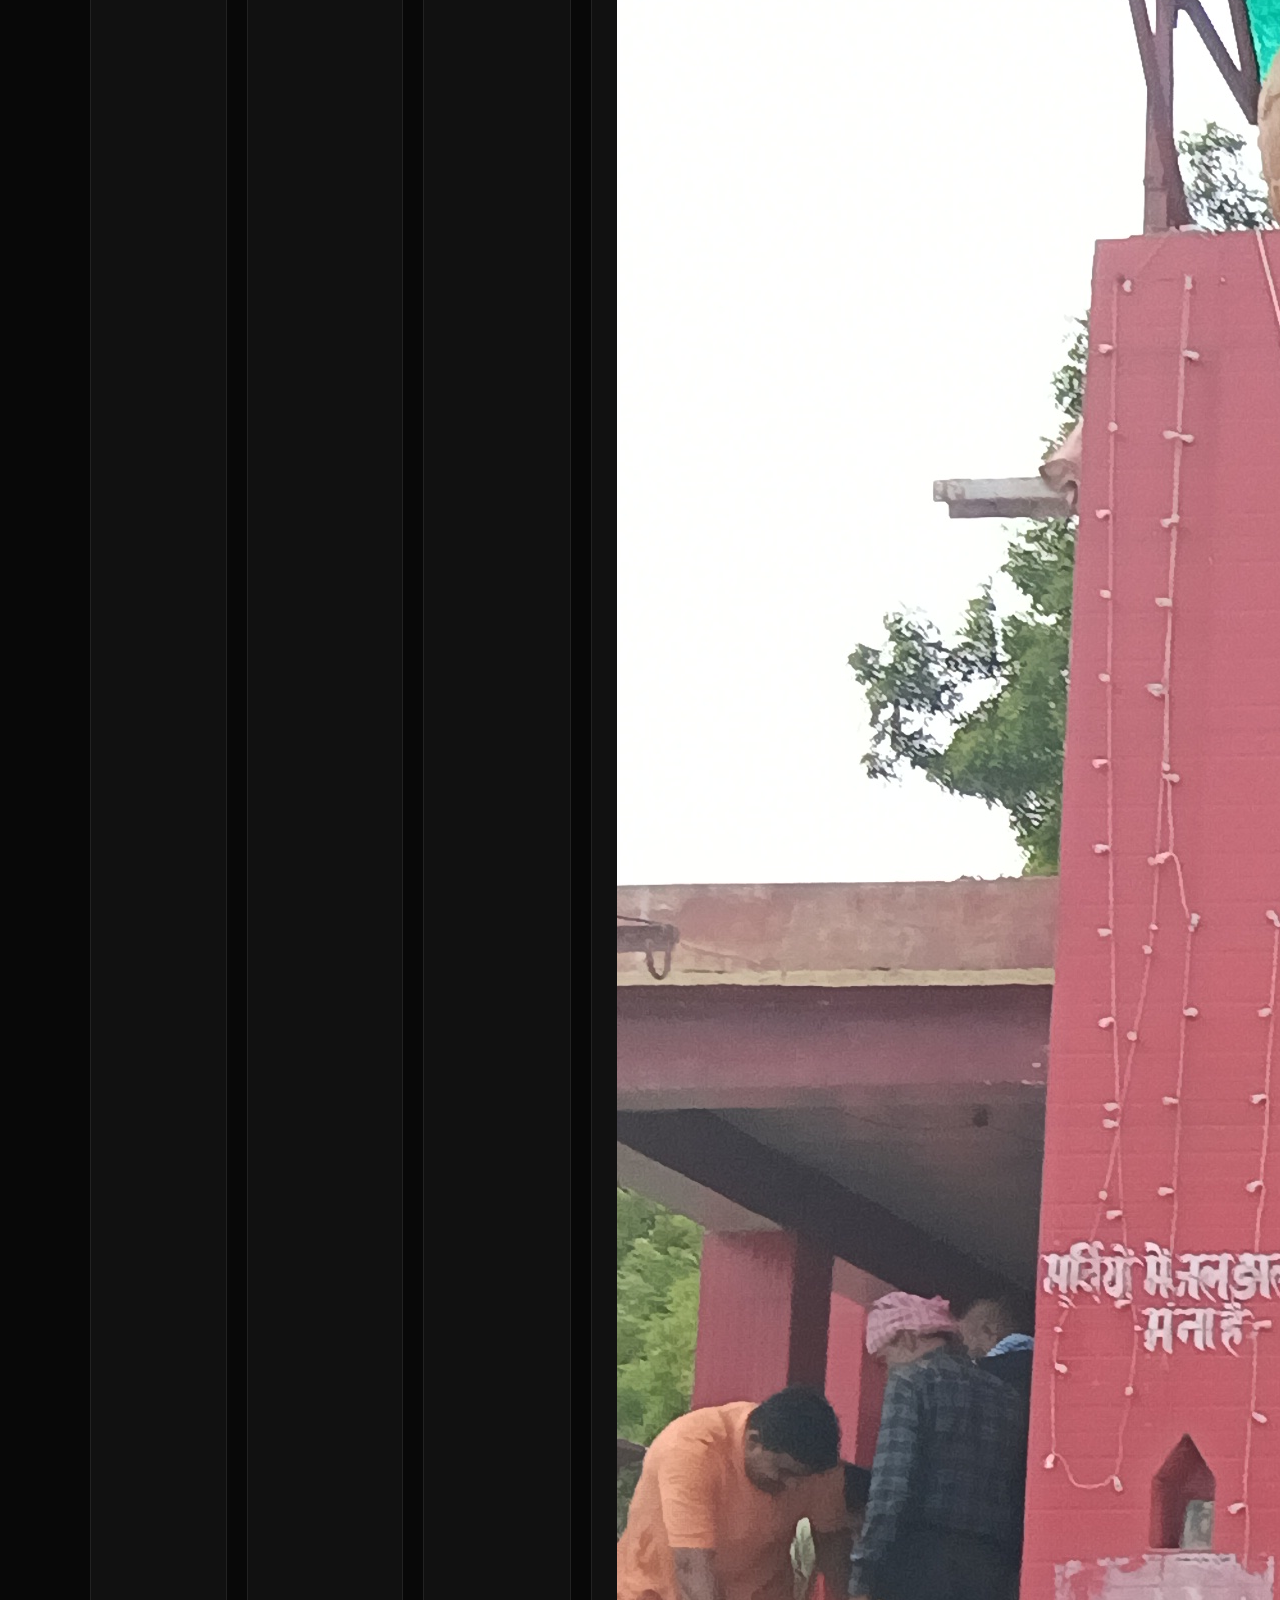
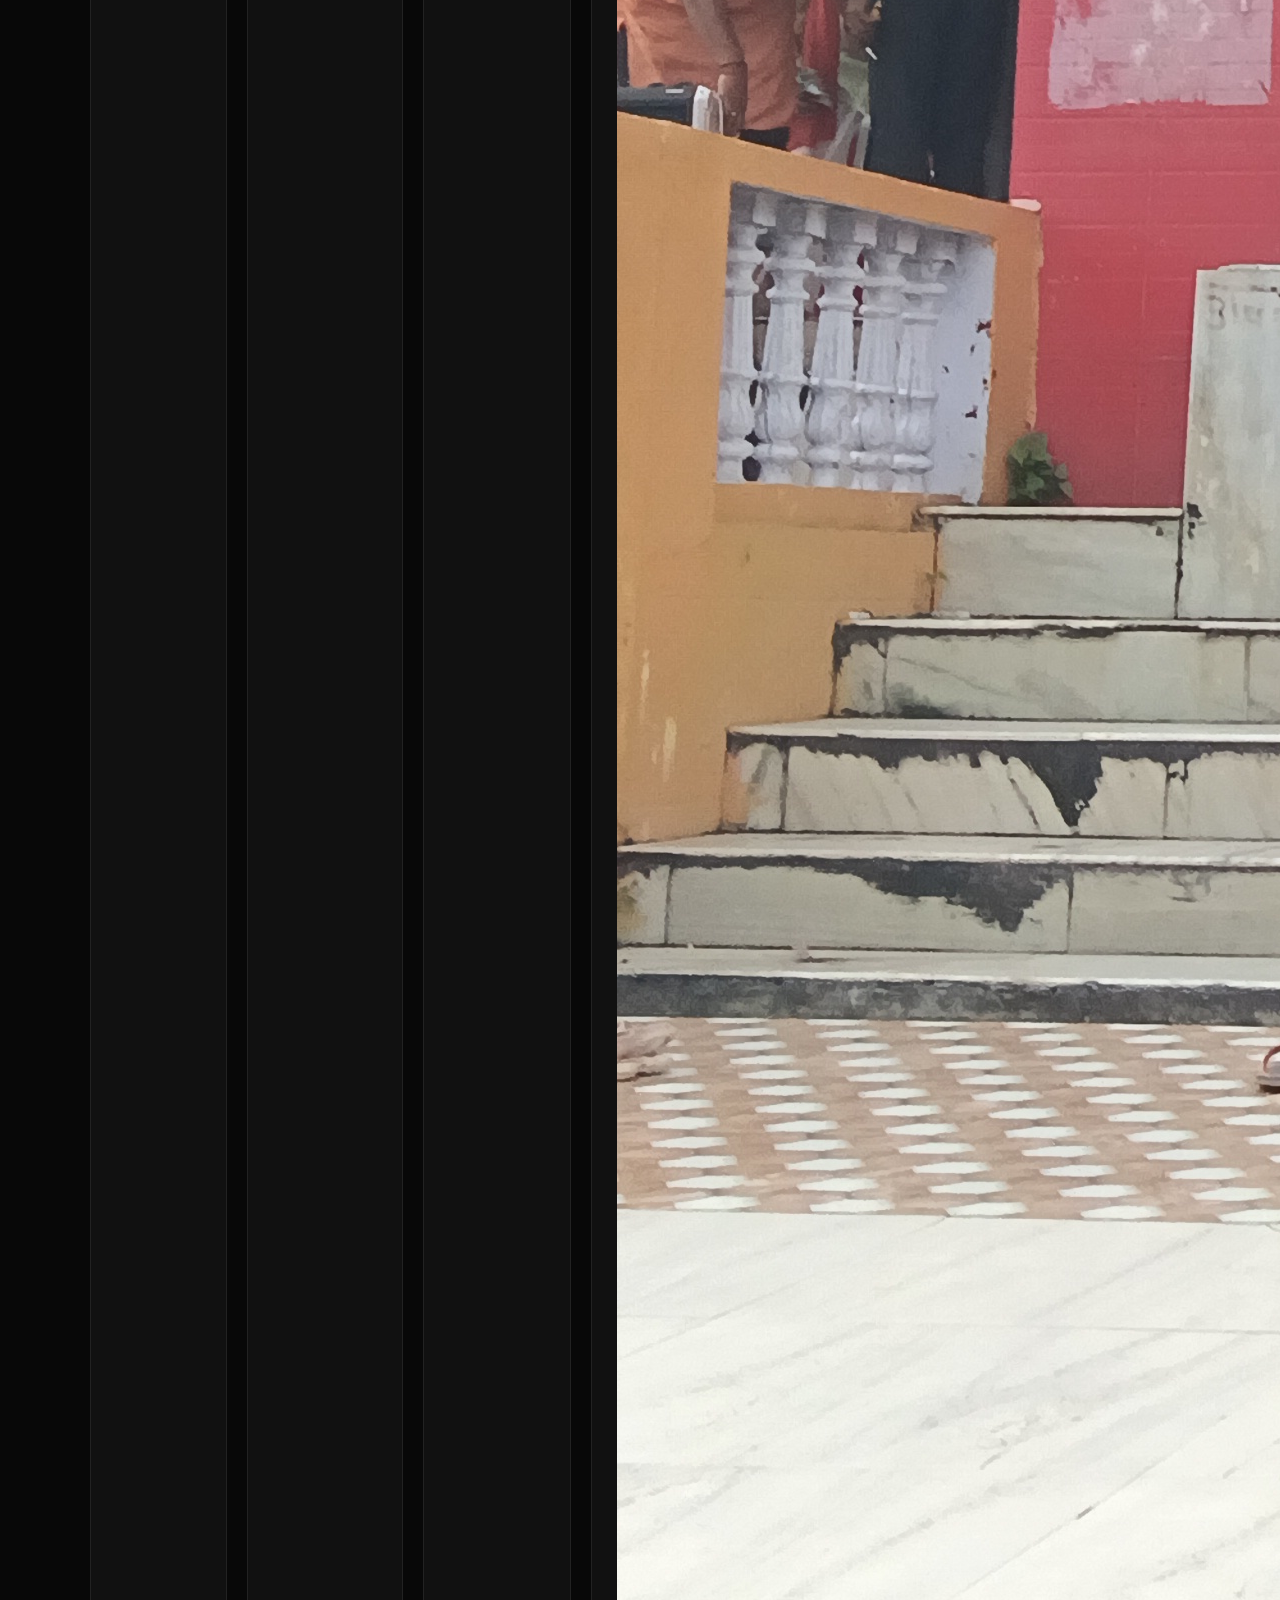
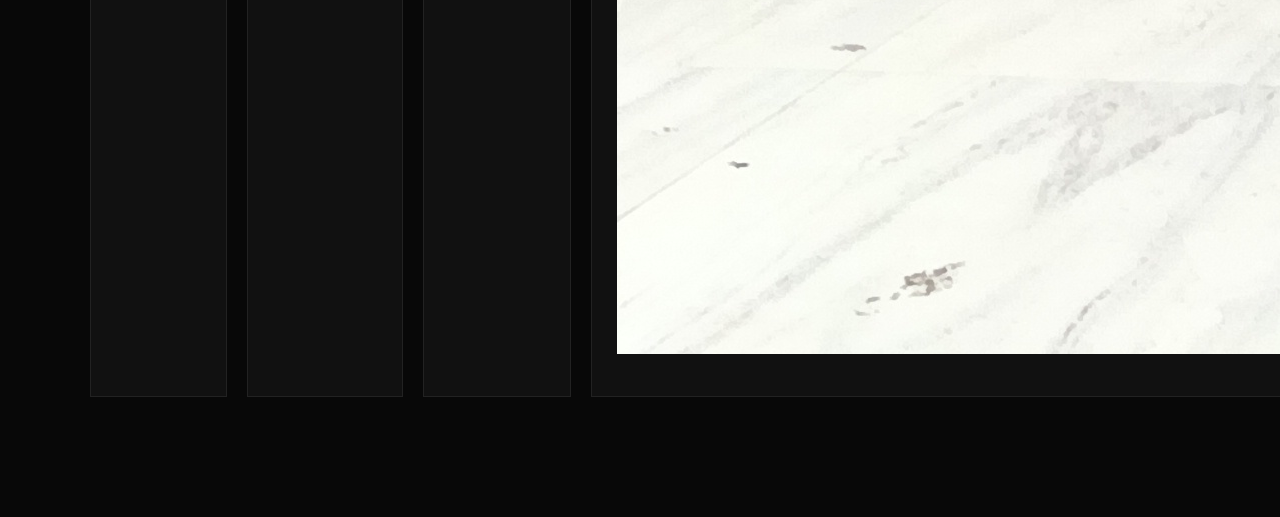
==== commit c426391a: "Update index.html" ====
--- a/index.html
+++ b/index.html
@@ -325,3 +325,6 @@
                 <img src="images.photo1.jpg" alt="Atharv Shukla">
 <img src="images.photo2.jpg" alt="Atharv Shukla">
 <img src="images.photo3.jpg" alt="Atharv Shukla">
+<source src="edit1.mp4" type="video/mp4">
+<source src="edit2.mp4" type="video/mp4">
+<source src="edit3.mp4" type="video/mp4">
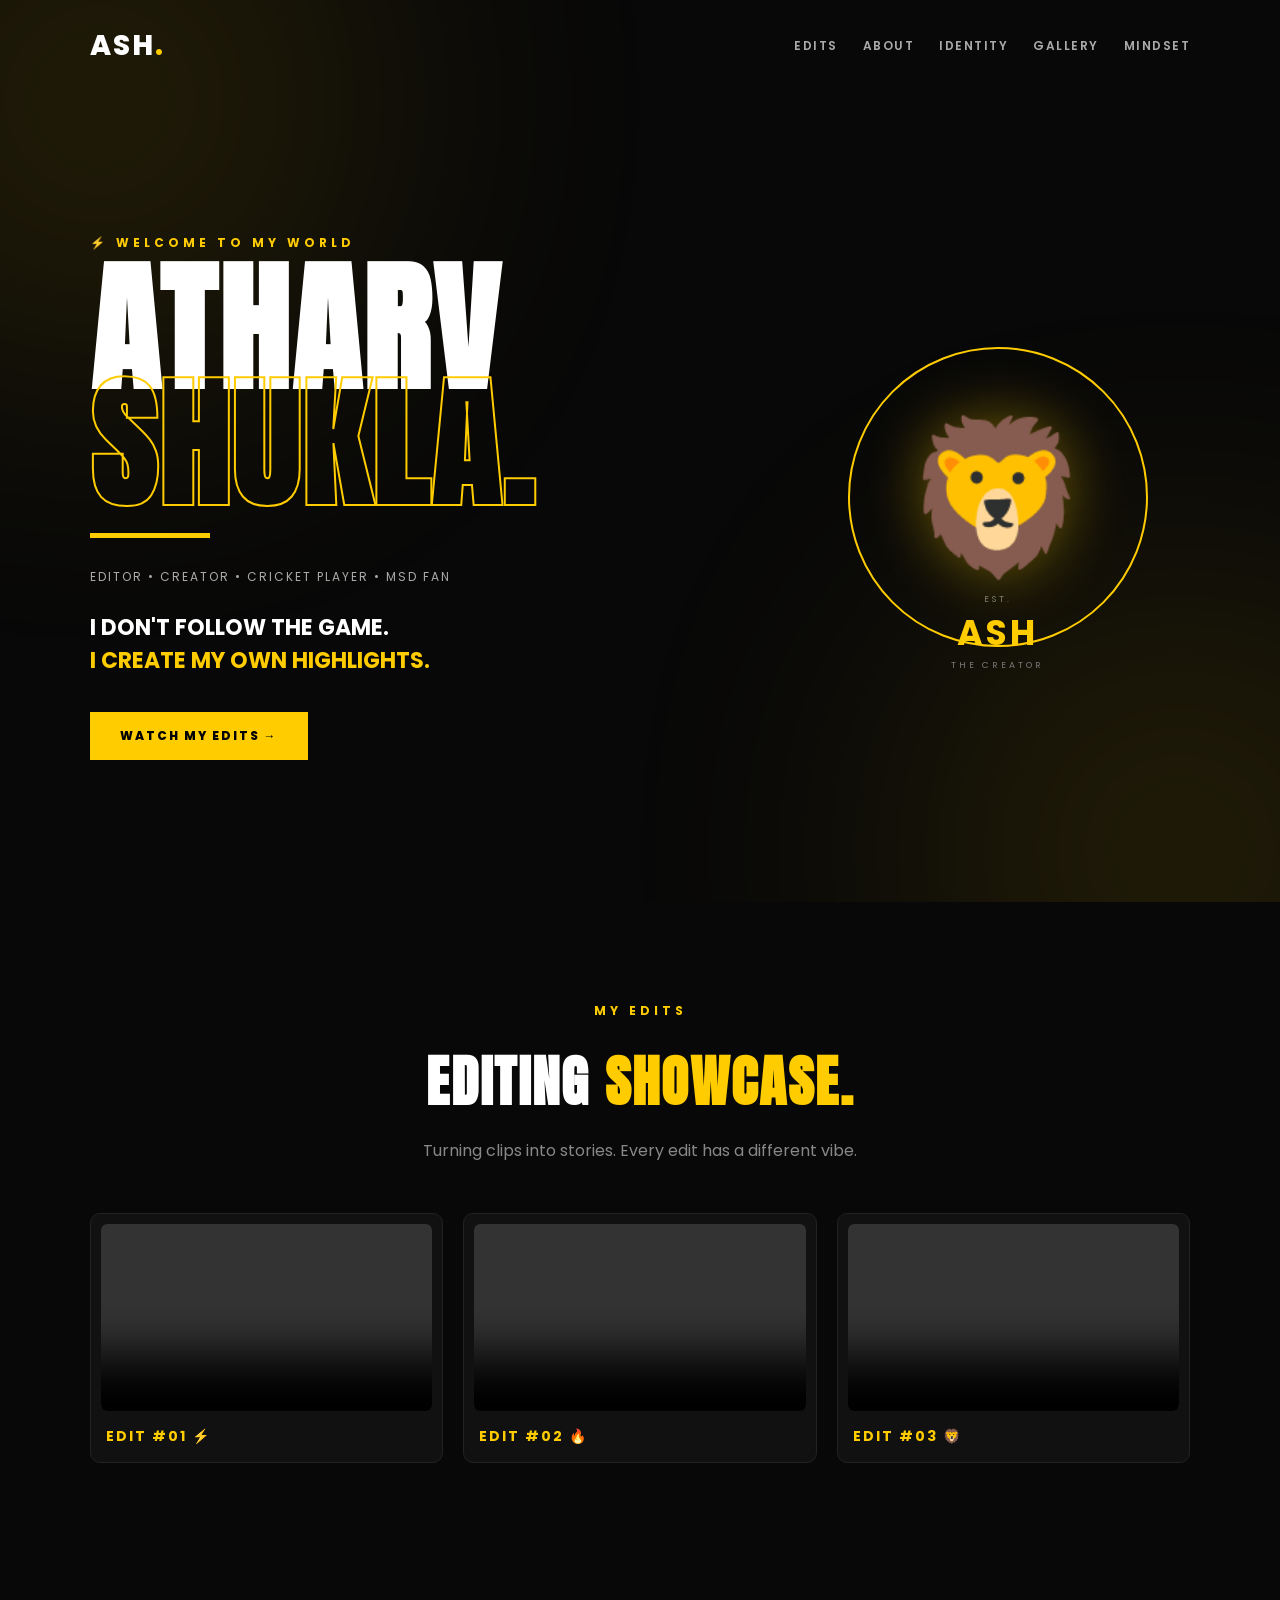
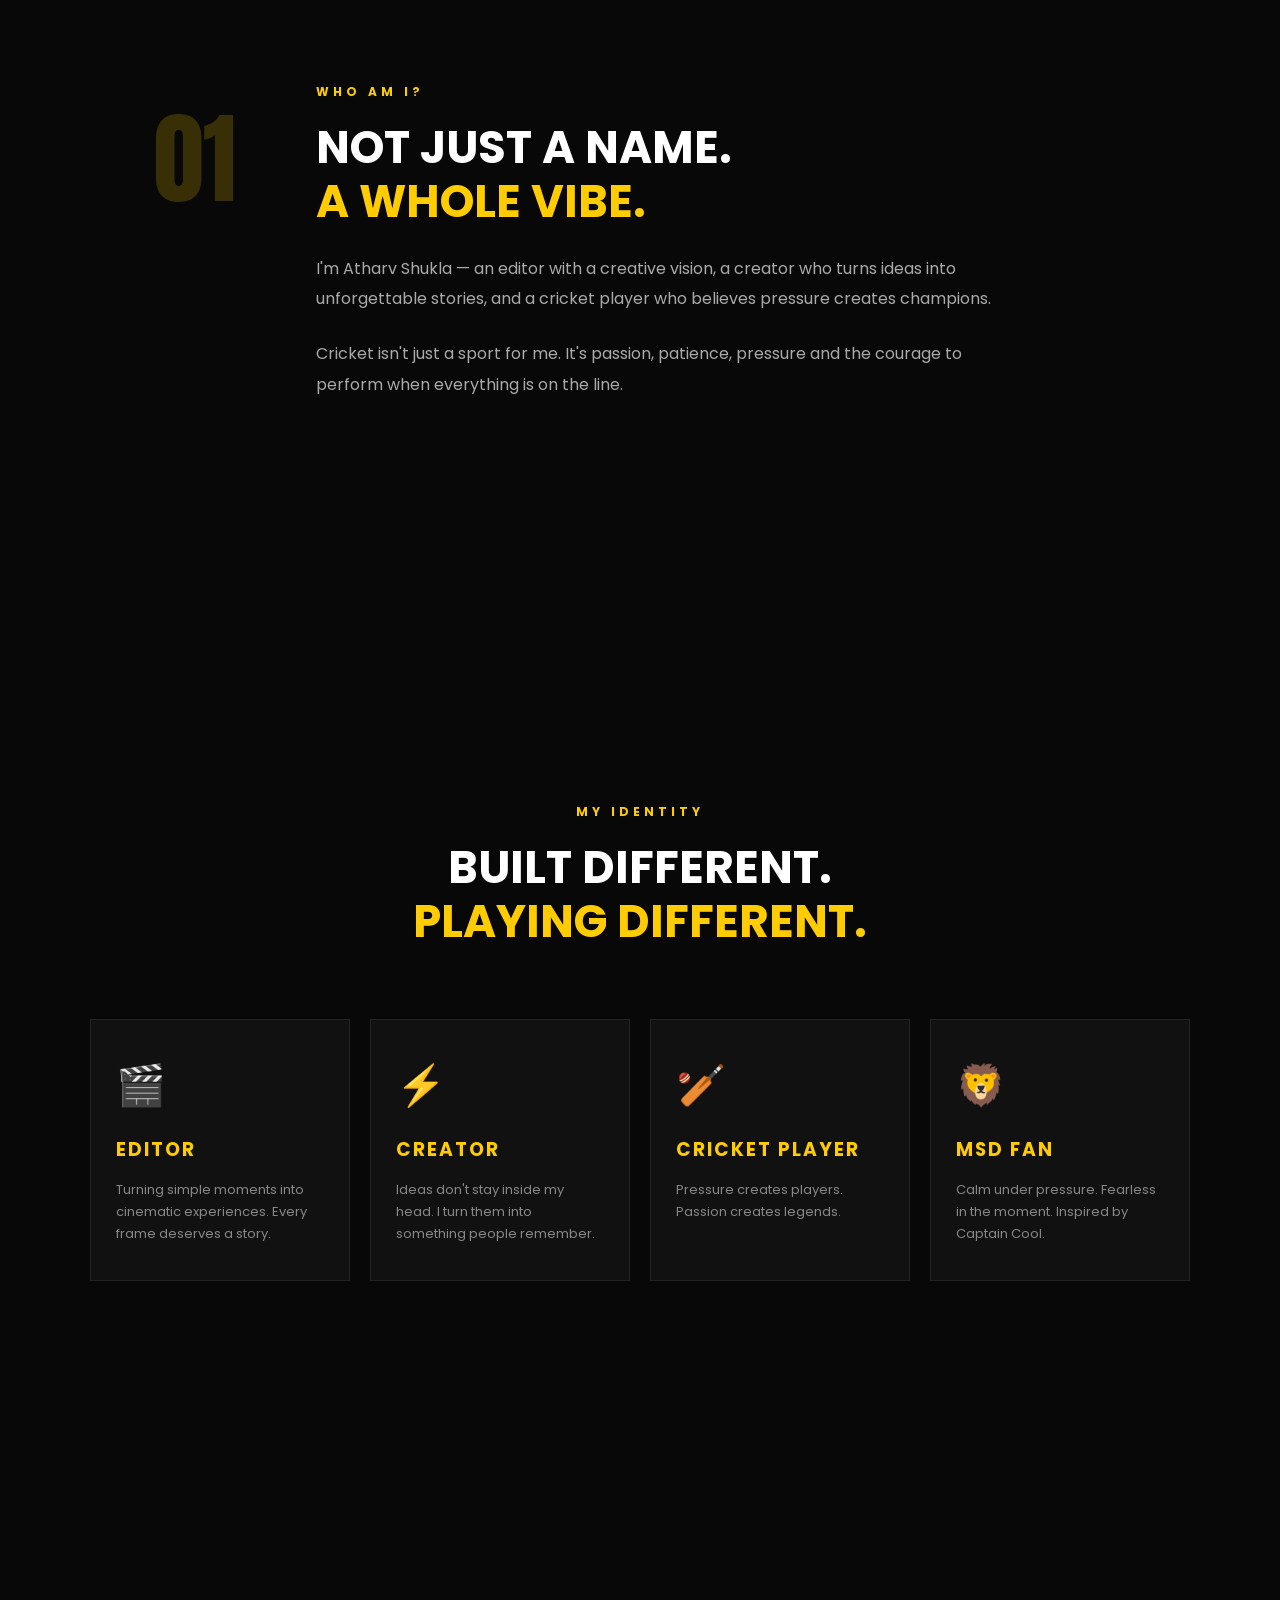
==== commit 987854a6: "Update index.html" ====
--- a/index.html
+++ b/index.html
@@ -177,7 +177,7 @@
 
                     <source src="edit2.mp4" type="video/mp4">
 
-                    Your browser does not support the video tag.
+                    
 
                 </video>
 
@@ -322,9 +322,33 @@
 
             <div class="card">
 
-                <img src="images.photo1.jpg" alt="Atharv Shukla">
-<img src="images.photo2.jpg" alt="Atharv Shukla">
-<img src="images.photo3.jpg" alt="Atharv Shukla">
-<source src="edit1.mp4" type="video/mp4">
-<source src="edit2.mp4" type="video/mp4">
-<source src="edit3.mp4" type="video/mp4">
+    <div class="icon">🦁</div>
+
+    <h3>MSD FAN</h3>
+
+    <p>
+        Calm under pressure. Fearless in the moment.
+        Inspired by Captain Cool.
+    </p>
+
+            </div>
+            
+    </section> <!-- IDENTITY खत्म -->
+
+<!-- PHOTO GALLERY -->
+
+<section class="gallery" id="gallery">
+
+    <!-- Gallery code -->
+
+</section>
+
+
+<!-- MINDSET -->
+
+<section class="mindset" id="mindset">
+
+    <!-- Mindset content -->
+
+</section>
+            
--- a/style.css
+++ b/style.css
@@ -1,3 +1,11 @@
+/* ========================================
+   ATHARV SHUKLA PORTFOLIO
+   CSK YELLOW + BLACK THEME
+======================================== */
+
+
+/* ========== RESET ========== */
+
 *{
     margin:0;
     padding:0;
@@ -8,15 +16,18 @@
     scroll-behavior:smooth;
 }
 
+
+/* ========== BODY ========== */
+
 body{
     font-family:'Poppins',sans-serif;
     background:#080808;
-    color:white;
+    color:#ffffff;
     overflow-x:hidden;
 }
 
 
-/* BACKGROUND */
+/* ========== BACKGROUND GLOW ========== */
 
 .bg-glow{
     position:fixed;
@@ -26,6 +37,7 @@
     filter:blur(150px);
     opacity:.15;
     z-index:-1;
+    pointer-events:none;
 }
 
 .glow1{
@@ -41,7 +53,9 @@
 }
 
 
-/* NAVIGATION */
+/* ========================================
+   NAVIGATION
+======================================== */
 
 nav{
     width:100%;
@@ -63,7 +77,7 @@
 
 .nav-links{
     display:flex;
-    gap:30px;
+    gap:25px;
 }
 
 .nav-links a{
@@ -71,7 +85,7 @@
     text-decoration:none;
     font-size:12px;
     font-weight:600;
-    letter-spacing:2px;
+    letter-spacing:1.5px;
     transition:.3s;
 }
 
@@ -80,7 +94,9 @@
 }
 
 
-/* HERO */
+/* ========================================
+   HERO SECTION
+======================================== */
 
 .hero{
     min-height:90vh;
@@ -139,14 +155,14 @@
 }
 
 
-/* BUTTON */
+/* ========== BUTTON ========== */
 
 .btn{
     display:inline-block;
     margin-top:35px;
     padding:15px 30px;
     background:#ffcc00;
-    color:black;
+    color:#000;
     text-decoration:none;
     font-size:12px;
     font-weight:800;
@@ -160,10 +176,13 @@
 }
 
 
-/* HERO RIGHT */
+/* ========================================
+   HERO RIGHT
+======================================== */
 
 .hero-right{
     width:35%;
+    min-height:350px;
     display:flex;
     justify-content:center;
     align-items:center;
@@ -187,7 +206,7 @@
 
 .champion{
     position:absolute;
-    bottom:-80px;
+    bottom:0;
     text-align:center;
     letter-spacing:3px;
 }
@@ -204,7 +223,89 @@
 }
 
 
-/* ABOUT */
+/* ========================================
+   EDITING VIDEOS
+   HORIZONTAL / LANDSCAPE
+======================================== */
+
+.videos{
+    padding:100px 7%;
+    background:#080808;
+}
+
+.center{
+    text-align:center;
+}
+
+.video-title{
+    text-align:center;
+    font-family:'Anton',sans-serif;
+    font-size:55px;
+    letter-spacing:2px;
+}
+
+.video-title span{
+    color:#ffcc00;
+}
+
+.video-text{
+    text-align:center;
+    color:#888;
+    margin-top:15px;
+}
+
+
+/* 3 VIDEOS SIDE BY SIDE */
+
+.video-grid{
+    margin-top:50px;
+    display:grid;
+    grid-template-columns:repeat(3,1fr);
+    gap:20px;
+    max-width:1200px;
+    margin-left:auto;
+    margin-right:auto;
+}
+
+.video-card{
+    background:#111;
+    border:1px solid #222;
+    padding:10px;
+    border-radius:10px;
+    overflow:hidden;
+    transition:.4s;
+}
+
+.video-card:hover{
+    transform:translateY(-8px);
+    border-color:#ffcc00;
+    box-shadow:0 20px 50px rgba(255,204,0,.15);
+}
+
+
+/* HORIZONTAL VIDEO */
+
+.video-card video{
+    width:100%;
+    aspect-ratio:16 / 9;
+    height:auto;
+    object-fit:cover;
+    display:block;
+    background:#000;
+    border-radius:6px;
+}
+
+.video-card h3{
+    padding:15px 5px 5px;
+    color:#ffcc00;
+    letter-spacing:2px;
+    font-size:14px;
+}
+
+
+/* ========================================
+   ABOUT
+======================================== */
 
 .about{
     min-height:80vh;
@@ -242,14 +343,12 @@
 }
 
 
-/* IDENTITY */
+/* ========================================
+   IDENTITY
+======================================== */
 
 .identity{
     padding:120px 7%;
-}
-
-.center{
-    text-align:center;
 }
 
 .center-title{
@@ -294,68 +393,10 @@
 }
 
 
-/* VIDEOS */
-
-.videos{
-    padding:100px 7%;
-    background:#080808;
-}
-
-.video-title{
-    text-align:center;
-    font-family:'Anton',sans-serif;
-    font-size:55px;
-    letter-spacing:2px;
-}
-
-.video-title span{
-    color:#ffcc00;
-}
-
-.video-text{
-    text-align:center;
-    color:#888;
-    margin-top:15px;
-}
-
-.video-grid{
-    margin:50px auto 0;
-    display:grid;
-    grid-template-columns:repeat(3,1fr);
-    gap:25px;
-    max-width:1200px;
-}
-
-.video-card{
-    background:#111;
-    border:1px solid #222;
-    padding:12px;
-    transition:.4s;
-}
-
-.video-card:hover{
-    transform:translateY(-10px);
-    border-color:#ffcc00;
-    box-shadow:0 20px 50px rgba(255,204,0,.15);
-}
-
-.video-card video{
-    width:100%;
-    height:300px;
-    object-fit:cover;
-    display:block;
-    background:#000;
-}
-
-.video-card h3{
-    padding:15px 5px 5px;
-    color:#ffcc00;
-    letter-spacing:2px;
-    font-size:14px;
-}
-
-
-/* GALLERY */
+/* ========================================
+   PHOTO GALLERY
+   SMALL + COMPACT
+======================================== */
 
 .gallery{
     padding:100px 7%;
@@ -378,21 +419,30 @@
     margin-top:15px;
 }
 
+
+/* SMALL PHOTOS */
+
 .gallery-grid{
-    margin:50px auto 0;
+    margin-top:40px;
     display:grid;
     grid-template-columns:repeat(3,1fr);
-    gap:20px;
-    max-width:1100px;
+    gap:15px;
+
+    /* Gallery overall smaller */
+    max-width:750px;
+
+    margin-left:auto;
+    margin-right:auto;
 }
 
 .photo-card{
     position:relative;
-    height:280px;
+    height:150px;
     overflow:hidden;
     border-radius:12px;
     border:1px solid #333;
     background:#111;
+    transition:.4s;
 }
 
 .photo-card img{
@@ -412,8 +462,12 @@
     bottom:0;
     left:0;
     width:100%;
-    padding:18px;
-    background:linear-gradient(transparent,rgba(0,0,0,.9));
+    padding:15px;
+
+    background:linear-gradient(
+        transparent,
+        rgba(0,0,0,.9)
+    );
 }
 
 .photo-overlay h3{
@@ -423,7 +477,9 @@
 }
 
 
-/* MINDSET */
+/* ========================================
+   MINDSET
+======================================== */
 
 .mindset{
     padding:120px 7%;
@@ -456,7 +512,9 @@
 }
 
 
-/* FOOTER */
+/* ========================================
+   FOOTER
+======================================== */
 
 footer{
     padding:80px 7%;
@@ -493,9 +551,12 @@
 }
 
 
-/* ANIMATION */
+/* ========================================
+   ANIMATION
+======================================== */
 
 @keyframes rotate{
+
     from{
         transform:rotate(0deg);
     }
@@ -503,10 +564,13 @@
     to{
         transform:rotate(360deg);
     }
-}
-
-
-/* TABLET */
+
+}
+
+
+/* ========================================
+   TABLET
+======================================== */
 
 @media(max-width:900px){
 
@@ -521,11 +585,7 @@
     }
 
     .hero-right{
-        margin-top:80px;
-    }
-
-    .cards{
-        grid-template-columns:repeat(2,1fr);
+        margin-top:60px;
     }
 
     .about{
@@ -533,15 +593,25 @@
         gap:20px;
     }
 
-    .video-grid,
+    .cards{
+        grid-template-columns:repeat(2,1fr);
+    }
+
+    .video-grid{
+        grid-template-columns:repeat(2,1fr);
+    }
+
     .gallery-grid{
         grid-template-columns:repeat(2,1fr);
-    }
-
-}
-
-
-/* MOBILE */
+        max-width:650px;
+    }
+
+}
+
+
+/* ========================================
+   MOBILE
+======================================== */
 
 @media(max-width:600px){
 
@@ -559,4 +629,107 @@
     }
 
     .hero h1{
-        font-size:
+        font-size:70px;
+    }
+
+    .hero h2{
+        font-size:17px;
+    }
+
+    .hero-right{
+        min-height:280px;
+        margin-top:30px;
+    }
+
+    .circle{
+        width:220px;
+        height:220px;
+    }
+
+    .lion-text{
+        font-size:110px;
+    }
+
+    .champion{
+        bottom:0;
+    }
+
+    .about,
+    .identity,
+    .mindset,
+    .videos,
+    .gallery{
+        padding:80px 7%;
+    }
+
+    .about-content h2,
+    .identity h2,
+    .mindset h2{
+        font-size:30px;
+    }
+
+    .cards{
+        grid-template-columns:1fr;
+    }
+
+    /* ONE VIDEO PER ROW */
+
+    .video-grid{
+        grid-template-columns:1fr;
+    }
+
+    .video-title,
+    .gallery-title{
+        font-size:40px;
+    }
+
+    /* VIDEO HORIZONTAL */
+
+    .video-card video{
+        aspect-ratio:16 / 9;
+        height:auto;
+    }
+
+    /* SMALL PHOTOS */
+
+    .gallery-grid{
+        grid-template-columns:repeat(2,1fr);
+        gap:10px;
+        max-width:100%;
+    }
+
+    .photo-card{
+        height:160px;
+    }
+
+    .photo-overlay{
+        padding:10px;
+    }
+
+    .photo-overlay h3{
+        font-size:11px;
+    }
+
+    .mindset-box{
+        padding:40px 25px;
+    }
+
+}
+
+
+/* ========================================
+   VERY SMALL MOBILE
+======================================== */
+
+@media(max-width:400px){
+
+    .gallery-grid{
+        grid-template-columns:repeat(2,1fr);
+        gap:10px;
+    }
+
+    .photo-card{
+        height:130px;
+    }
+
+}
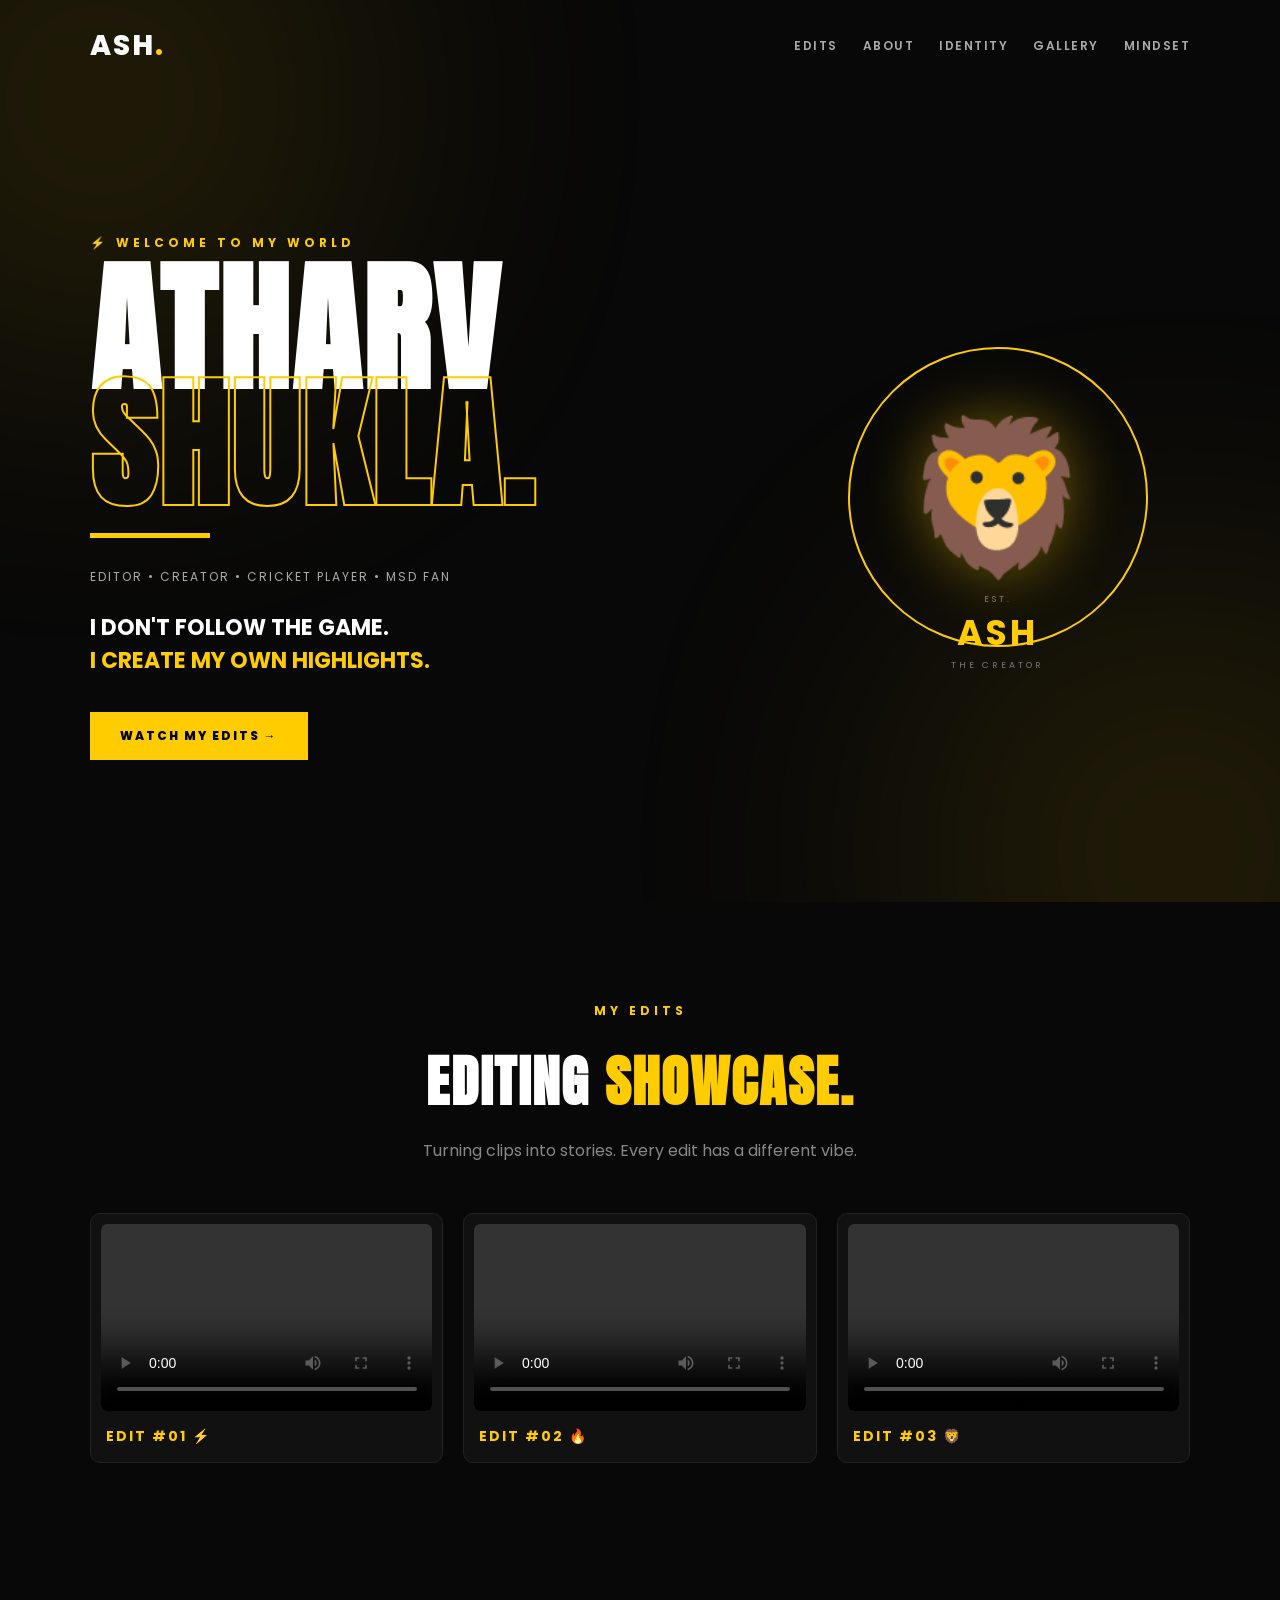
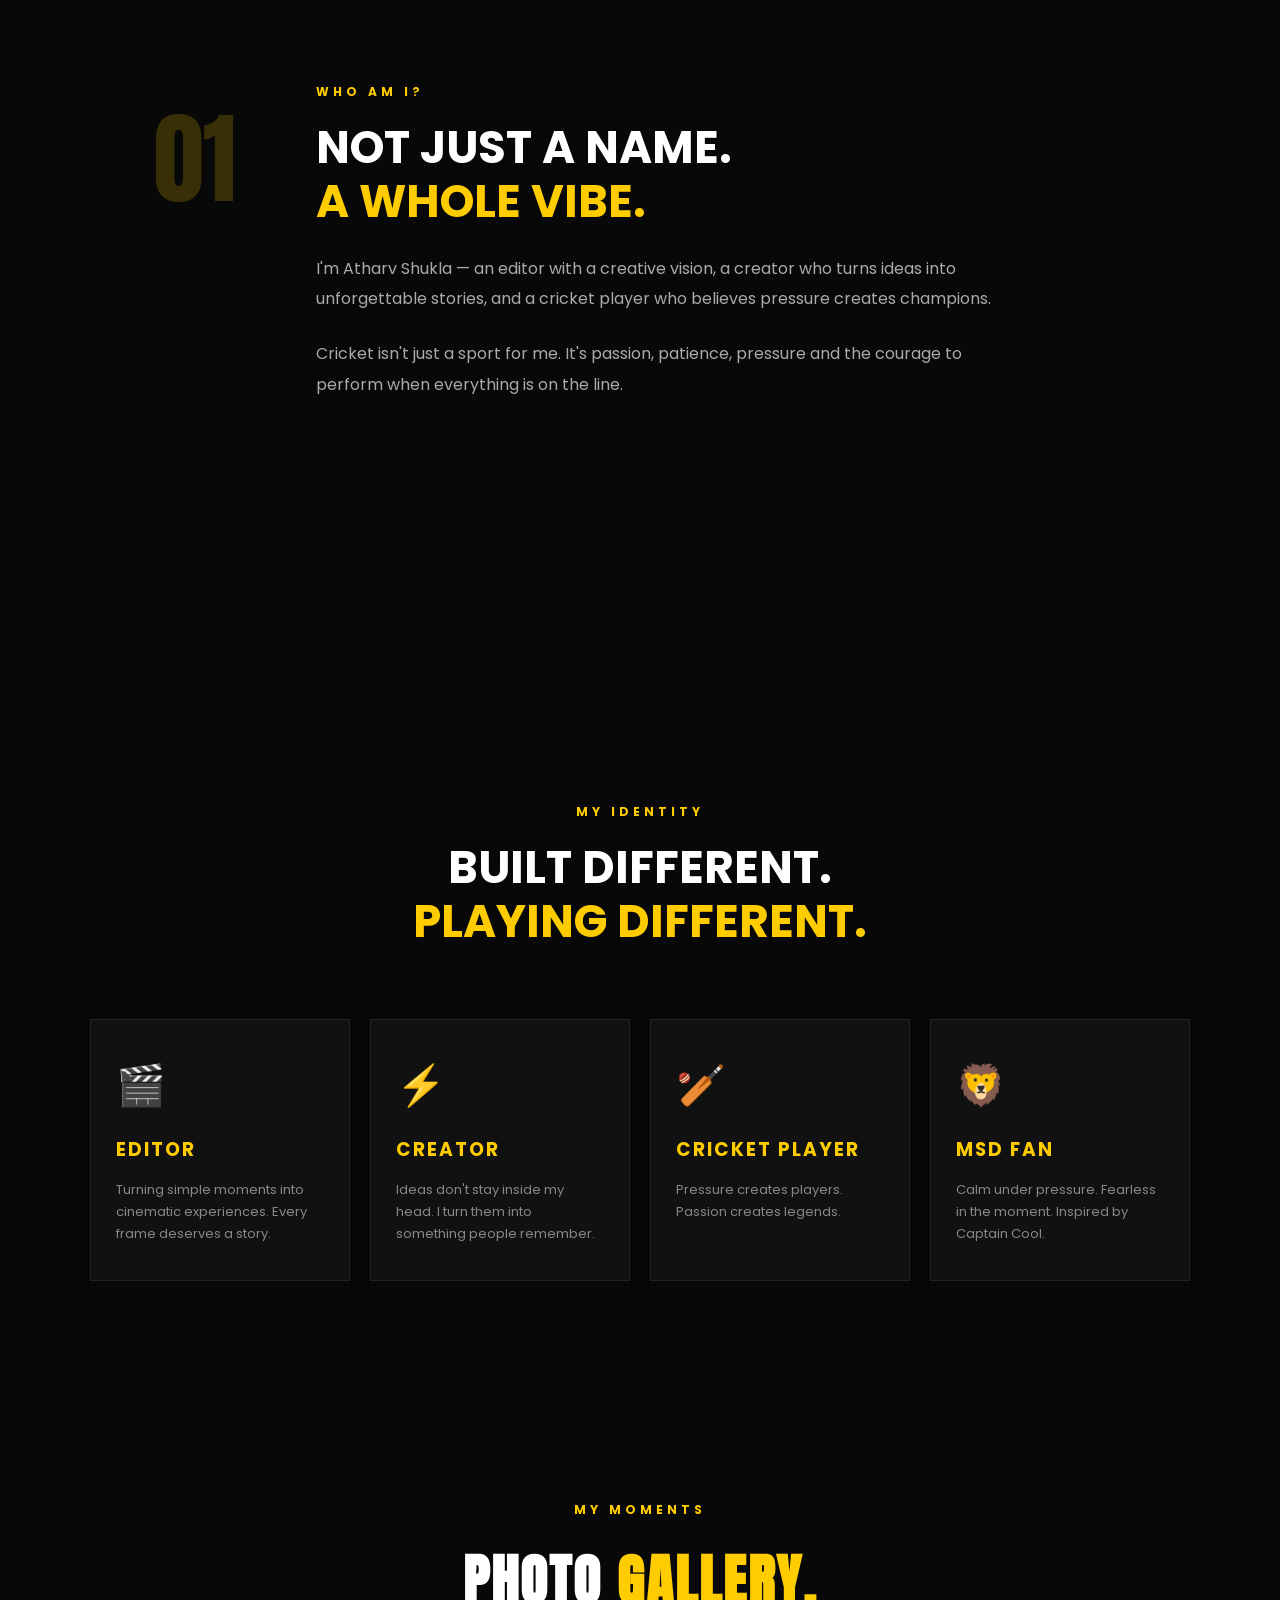
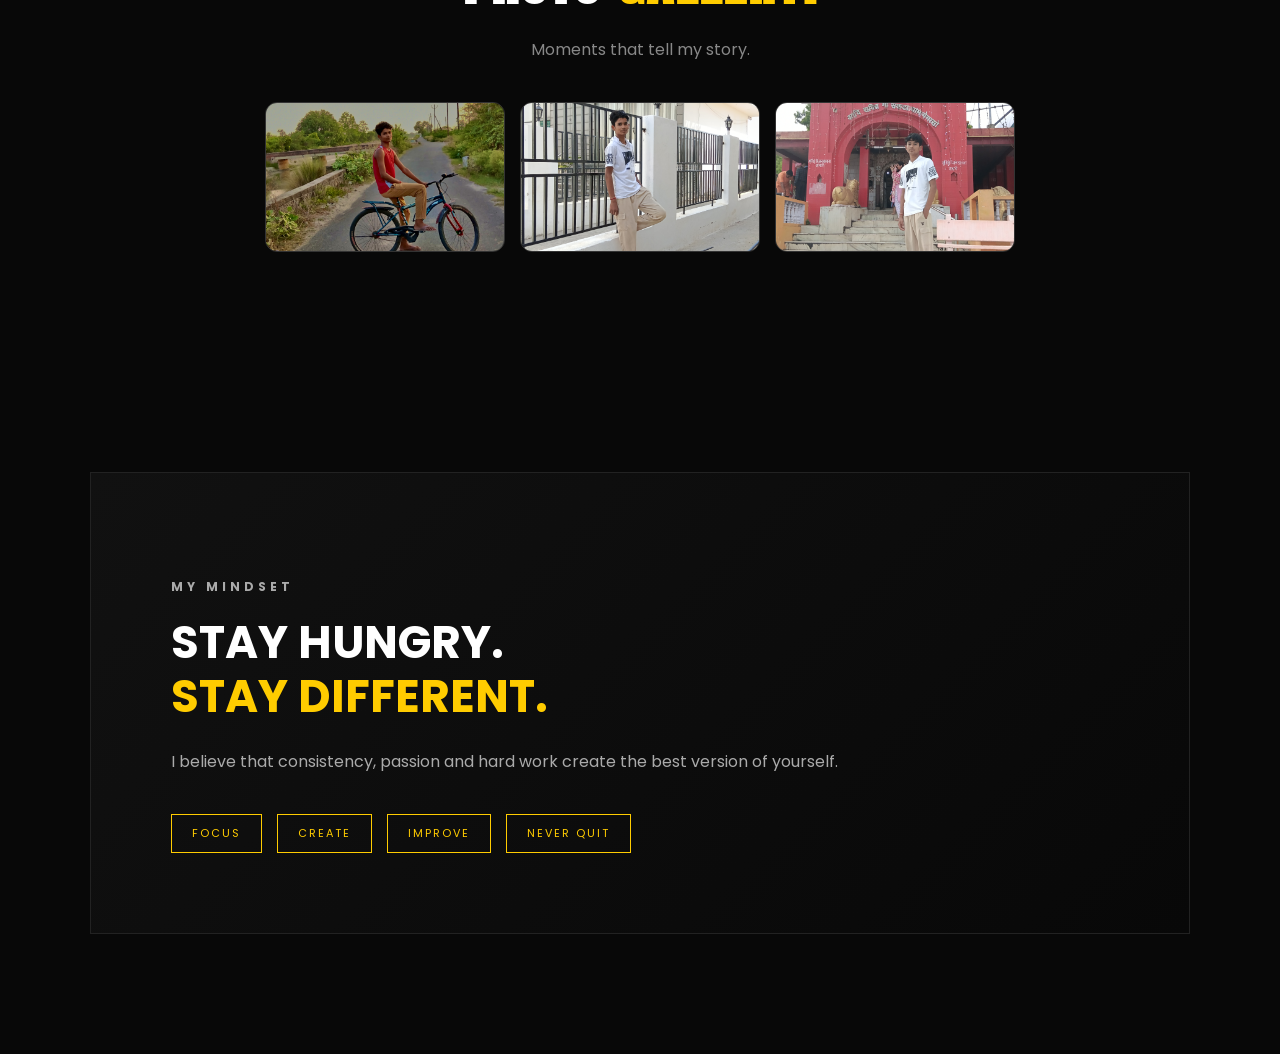
==== commit a1249c21: "Refactor identity, gallery, and mindset sections Updated content and structure for identity, gallery" ====
--- a/index.html
+++ b/index.html
@@ -318,28 +318,56 @@
             </div>
 
 
-            <!-- MSD -->
-
-            <div class="card">
-
-    <div class="icon">🦁</div>
-
-    <h3>MSD FAN</h3>
-
-    <p>
-        Calm under pressure. Fearless in the moment.
-        Inspired by Captain Cool.
+<!-- MSD -->        <div class="card">
+
+            <div class="icon">🦁</div>
+
+            <h3>MSD FAN</h3>
+
+            <p>
+                Calm under pressure. Fearless in the moment.
+                Inspired by Captain Cool.
+            </p>
+
+        </div>
+
+    </div> <!-- CARDS END -->
+
+</section> <!-- IDENTITY END -->
+
+
+<!-- PHOTO GALLERY -->
+
+<section class="gallery" id="gallery">
+
+    <p class="small-title center">
+        MY MOMENTS
     </p>
 
-            </div>
-            
-    </section> <!-- IDENTITY खत्म -->
-
-<!-- PHOTO GALLERY -->
-
-<section class="gallery" id="gallery">
-
-    <!-- Gallery code -->
+    <h2 class="gallery-title">
+        PHOTO <span>GALLERY.</span>
+    </h2>
+
+    <p class="gallery-text">
+        Moments that tell my story.
+    </p>
+
+
+    <div class="gallery-grid">
+
+        <div class="photo-card">
+            <img src="images.photo1.jpg" alt="Atharv Shukla">
+        </div>
+
+        <div class="photo-card">
+            <img src="images.photo2.jpg" alt="Atharv Shukla">
+        </div>
+
+        <div class="photo-card">
+            <img src="images.photo3.jpg" alt="Atharv Shukla">
+        </div>
+
+    </div>
 
 </section>
 
@@ -348,7 +376,32 @@
 
 <section class="mindset" id="mindset">
 
-    <!-- Mindset content -->
+    <div class="mindset-box">
+
+        <p class="small-title">
+            MY MINDSET
+        </p>
+
+        <h2>
+            STAY HUNGRY.
+            <br>
+            <span>STAY DIFFERENT.</span>
+        </h2>
+
+        <p>
+            I believe that consistency, passion and hard work
+            create the best version of yourself.
+        </p>
+
+        <div class="mindset-tags">
+
+            <span>FOCUS</span>
+            <span>CREATE</span>
+            <span>IMPROVE</span>
+            <span>NEVER QUIT</span>
+
+        </div>
+
+    </div>
 
 </section>
-            
